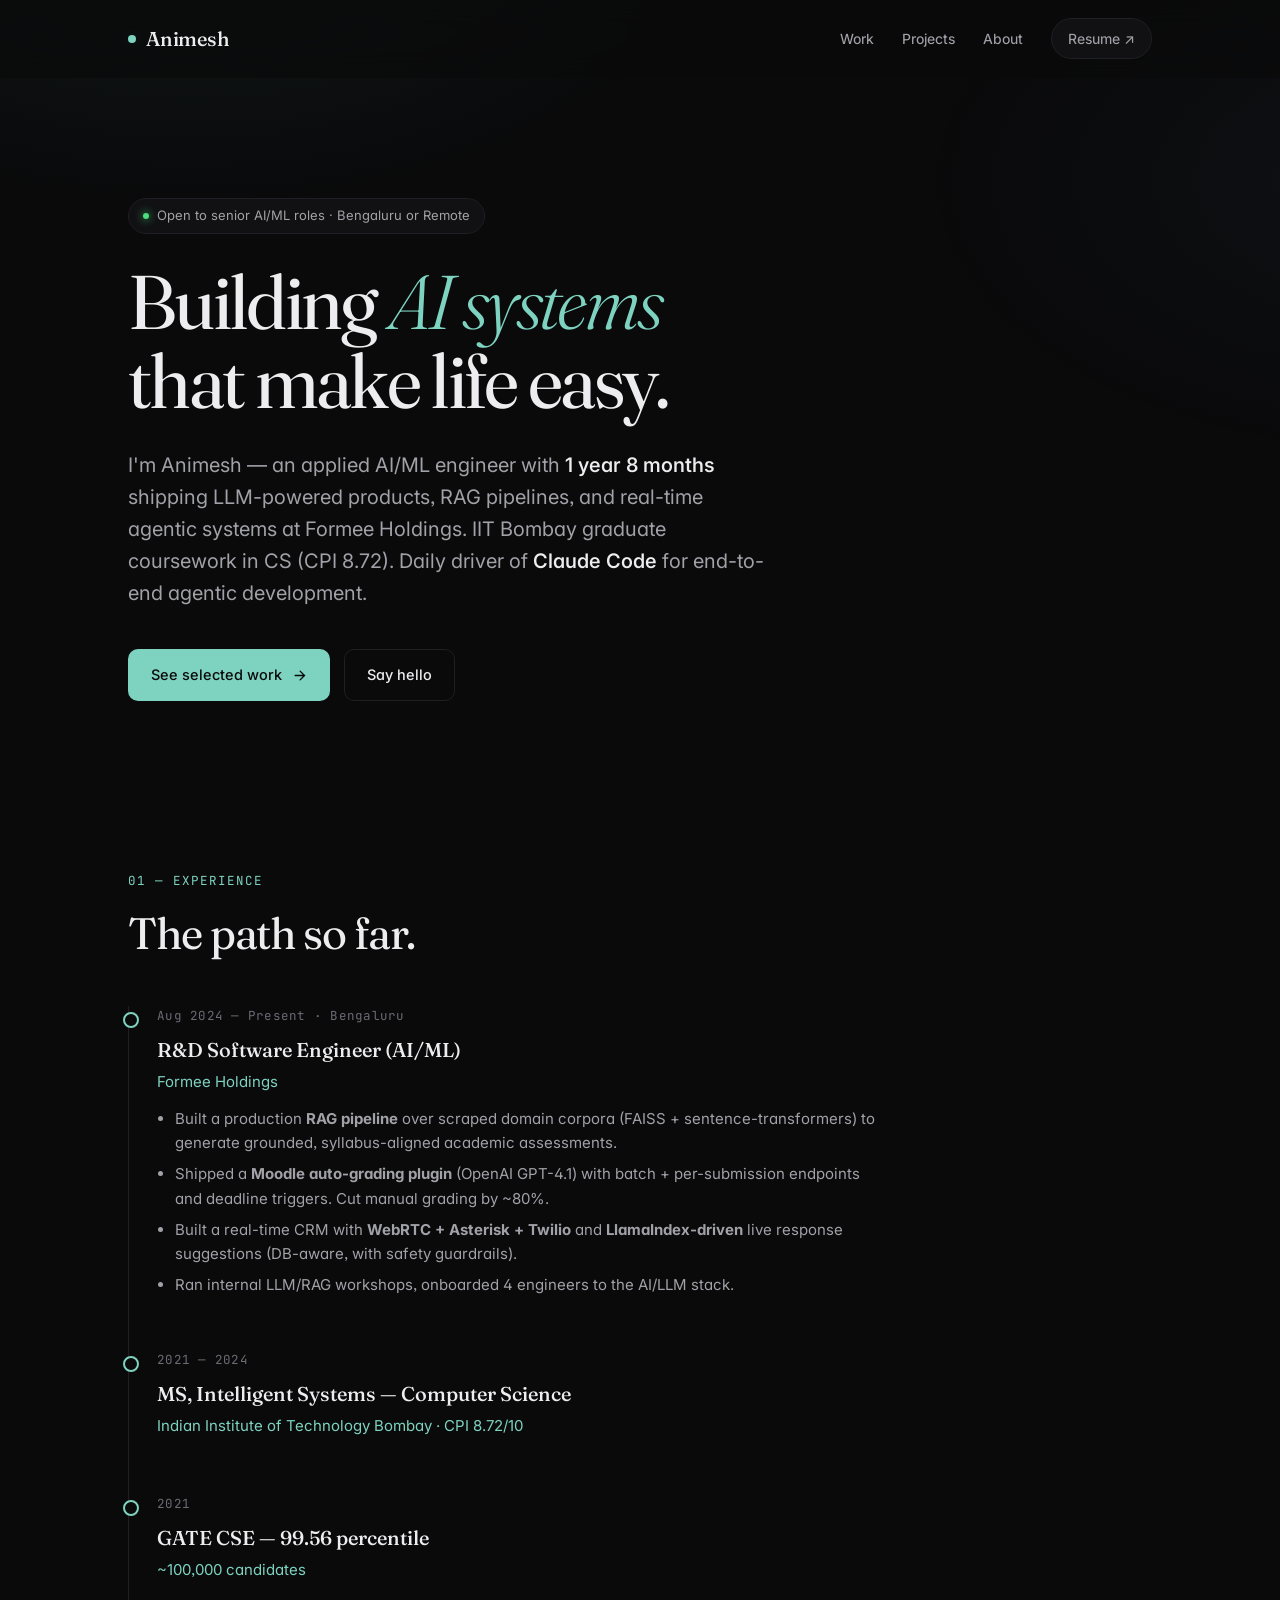
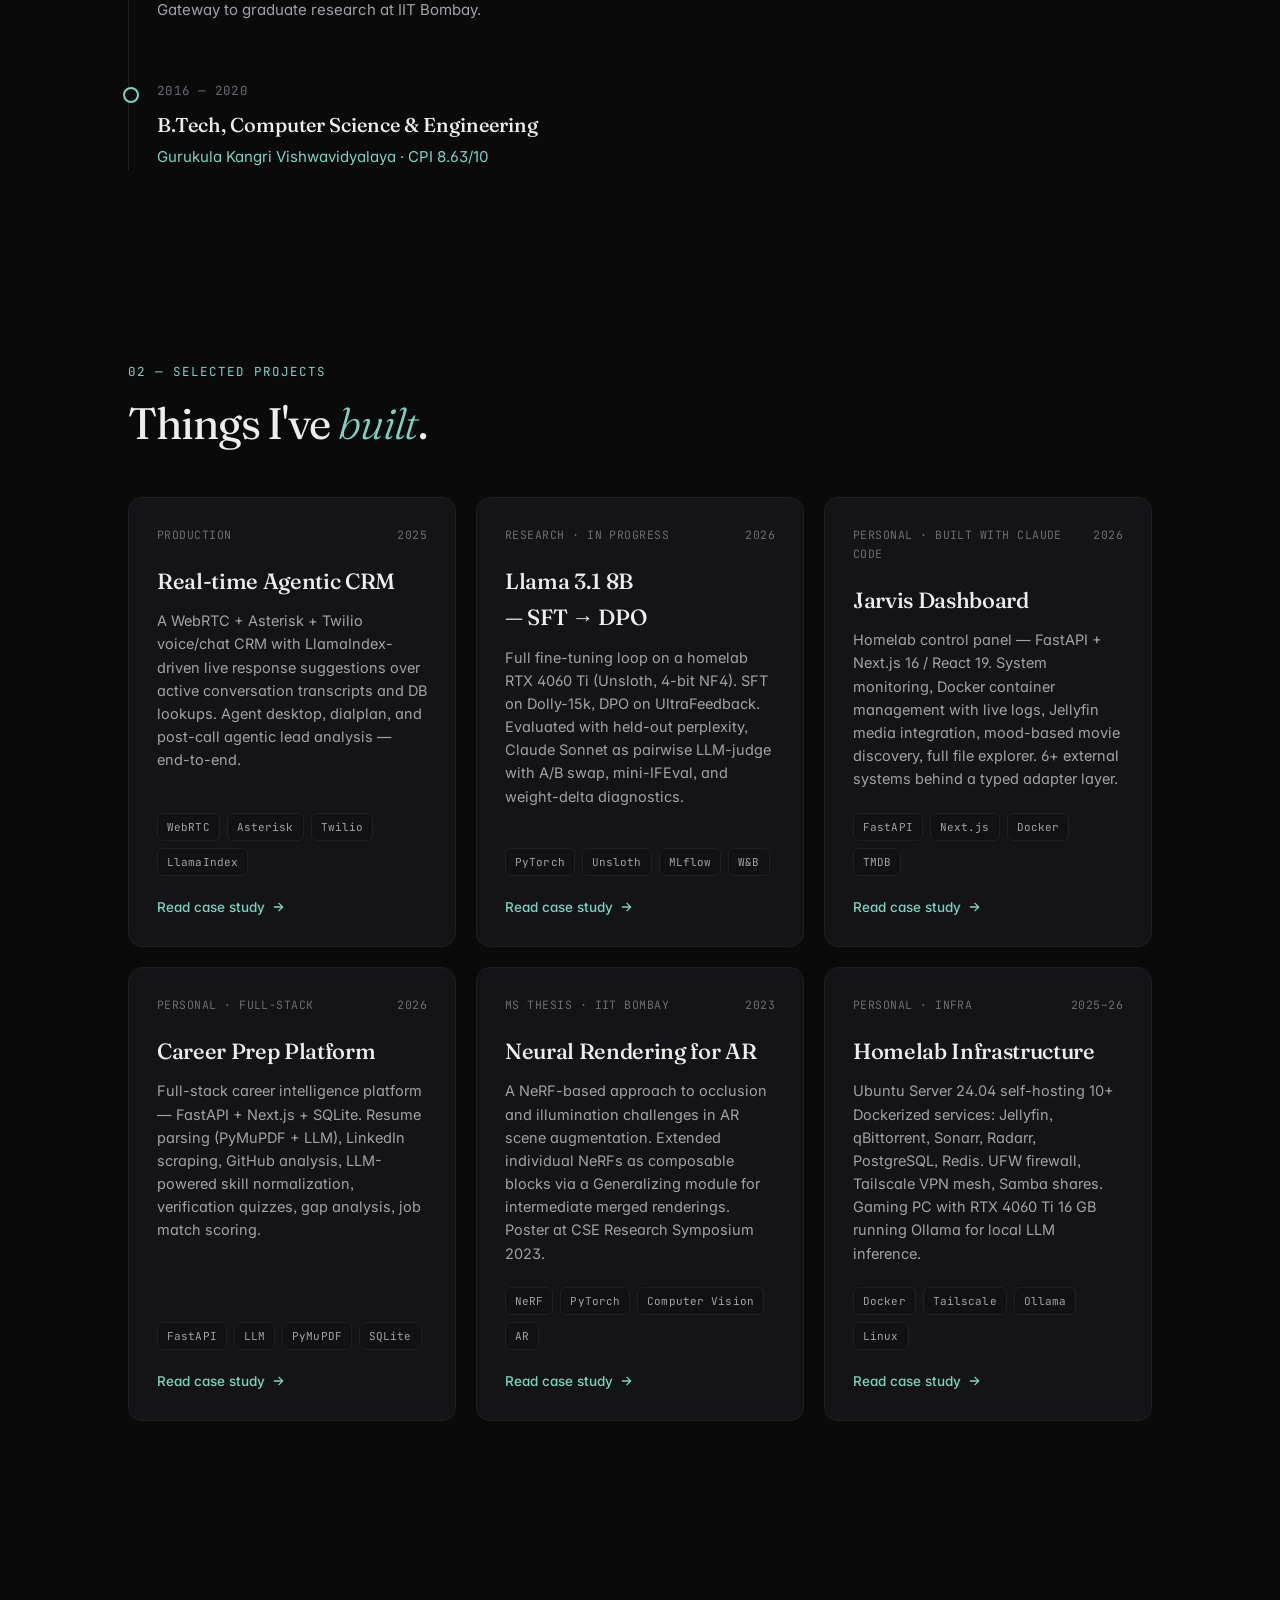
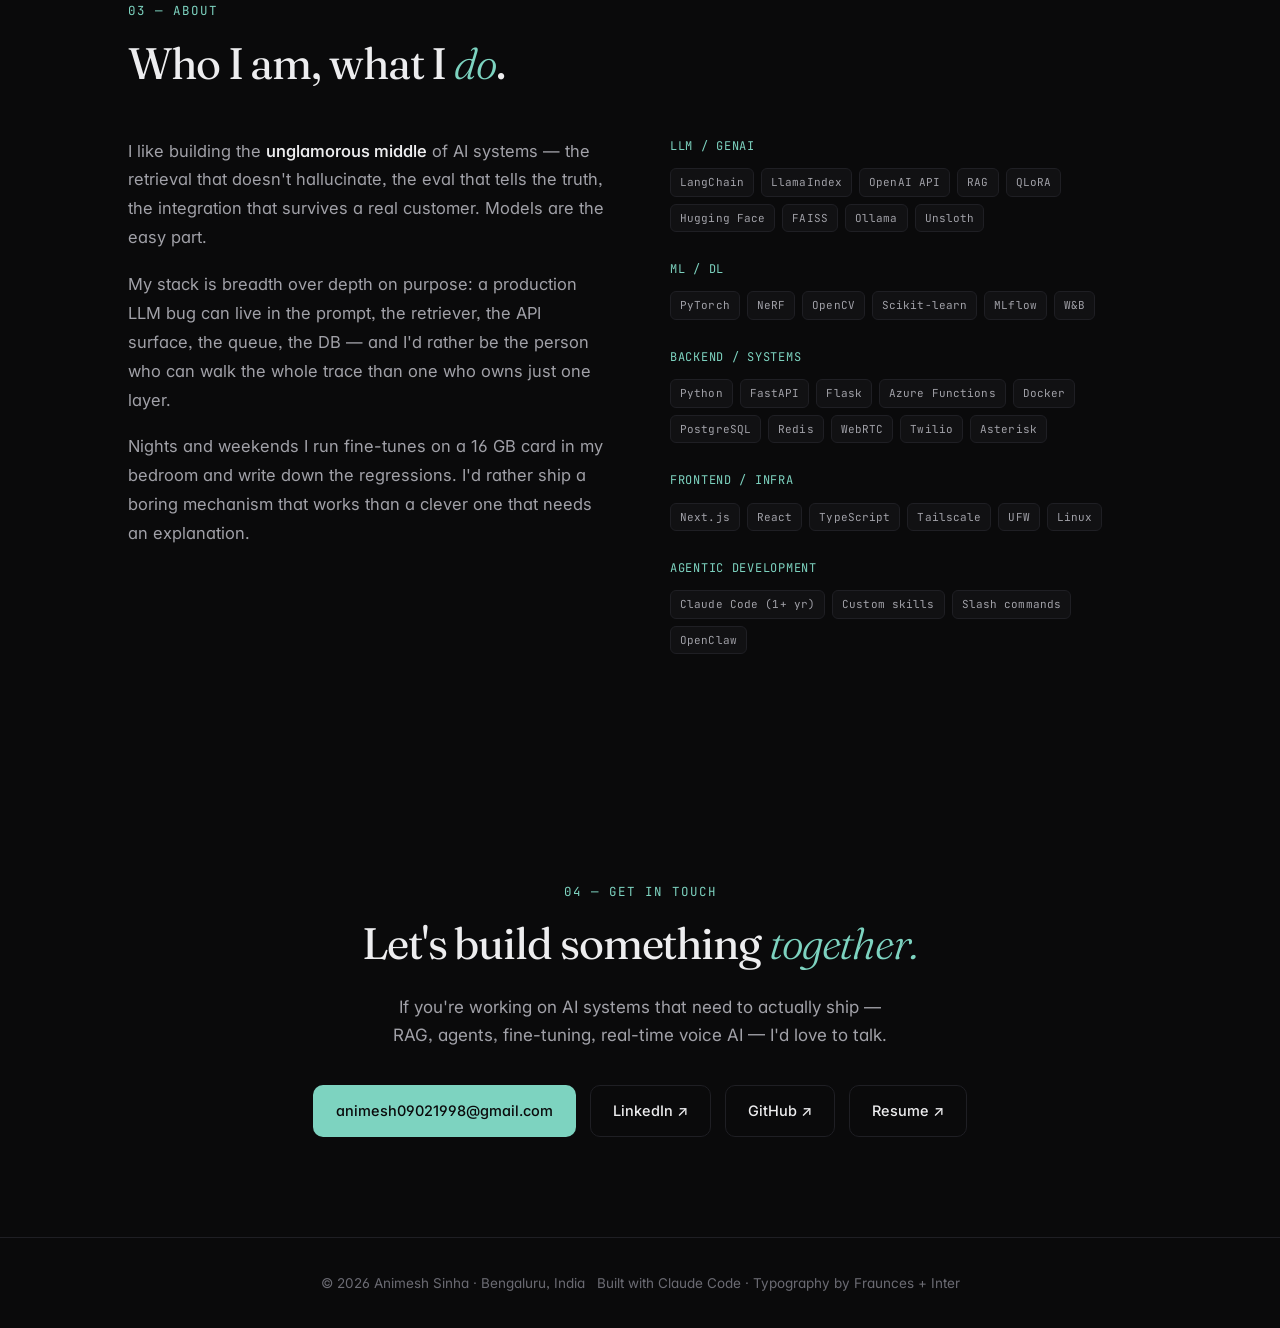
==== index.html @ fe3b0bbd "feat(analytics): activate GA4 (G-9BGQFY19NM)" ====
<!doctype html>
<html lang="en">
<head>
<meta charset="utf-8" />
<meta name="viewport" content="width=device-width, initial-scale=1" />
<meta name="theme-color" content="#0a0a0b" />
<title>Animesh Sinha — Applied GenAI Engineer</title>
<meta name="description" content="Applied AI/ML engineer shipping LLM-powered products, RAG pipelines, and real-time agentic systems. IIT Bombay graduate coursework, based in Bengaluru." />
<meta name="author" content="Animesh Sinha" />
<meta name="keywords" content="Animesh Sinha, AI engineer, LLM engineer, RAG, agentic AI, applied ML, GenAI, Bengaluru, IIT Bombay" />
<link rel="canonical" href="https://animesh98.github.io/portfolio/" />

<!-- Open Graph -->
<meta property="og:title" content="Animesh Sinha — Applied GenAI Engineer" />
<meta property="og:description" content="LLM systems, RAG pipelines, and real-time agentic AI in production. 1 year 8 months at Formee Holdings." />
<meta property="og:type" content="website" />
<meta property="og:url" content="https://animesh98.github.io/portfolio/" />
<meta property="og:image" content="https://animesh98.github.io/portfolio/assets/og-image.png" />
<meta property="og:image:width" content="1200" />
<meta property="og:image:height" content="630" />
<meta property="og:image:alt" content="Animesh Sinha — Applied GenAI Engineer" />
<meta property="og:site_name" content="Animesh Sinha" />
<meta property="og:locale" content="en_US" />

<!-- Twitter Card -->
<meta name="twitter:card" content="summary_large_image" />
<meta name="twitter:title" content="Animesh Sinha — Applied GenAI Engineer" />
<meta name="twitter:description" content="LLM systems, RAG pipelines, and real-time agentic AI in production." />
<meta name="twitter:image" content="https://animesh98.github.io/portfolio/assets/og-image.png" />

<!-- JSON-LD: Person schema -->
<script type="application/ld+json">
{
  "@context": "https://schema.org",
  "@type": "Person",
  "name": "Animesh Sinha",
  "url": "https://animesh98.github.io/portfolio/",
  "image": "https://animesh98.github.io/portfolio/assets/og-image.png",
  "jobTitle": "Applied AI/ML Engineer",
  "description": "Applied AI/ML engineer shipping LLM-powered products, RAG pipelines, and real-time agentic systems.",
  "email": "mailto:animesh09021998@gmail.com",
  "address": {
    "@type": "PostalAddress",
    "addressLocality": "Bengaluru",
    "addressCountry": "IN"
  },
  "worksFor": {
    "@type": "Organization",
    "name": "Formee Holdings"
  },
  "alumniOf": [
    {
      "@type": "CollegeOrUniversity",
      "name": "Indian Institute of Technology Bombay"
    },
    {
      "@type": "CollegeOrUniversity",
      "name": "Gurukula Kangri Vishwavidyalaya"
    }
  ],
  "knowsAbout": [
    "Large Language Models",
    "Retrieval-Augmented Generation",
    "Agentic AI",
    "Fine-tuning",
    "WebRTC",
    "Python",
    "PyTorch"
  ],
  "sameAs": [
    "https://github.com/Animesh98",
    "https://linkedin.com/in/animesh-0902-sinha"
  ]
}
</script>

<!-- JSON-LD: WebSite schema -->
<script type="application/ld+json">
{
  "@context": "https://schema.org",
  "@type": "WebSite",
  "name": "Animesh Sinha — Portfolio",
  "url": "https://animesh98.github.io/portfolio/",
  "author": {
    "@type": "Person",
    "name": "Animesh Sinha"
  }
}
</script>

<link rel="icon" href="data:image/svg+xml,%3Csvg xmlns='http://www.w3.org/2000/svg' viewBox='0 0 100 100'%3E%3Ccircle cx='50' cy='50' r='32' fill='%237dd3c0'/%3E%3C/svg%3E" />
<link rel="preconnect" href="https://fonts.googleapis.com" />
<link rel="preconnect" href="https://fonts.gstatic.com" crossorigin />
<link href="https://fonts.googleapis.com/css2?family=Fraunces:ital,opsz,wght@0,9..144,300..600;1,9..144,300..500&family=Inter:wght@400;450;500;550;600&family=JetBrains+Mono:wght@400;500&display=swap" rel="stylesheet" />
<link rel="stylesheet" href="css/style.css" />

<!-- Google Analytics 4 -->
<script async src="https://www.googletagmanager.com/gtag/js?id=G-9BGQFY19NM"></script>
<script>
  window.dataLayer = window.dataLayer || [];
  function gtag(){dataLayer.push(arguments);}
  gtag('js', new Date());
  gtag('config', 'G-9BGQFY19NM');
</script>
</head>
<body>

<nav>
  <div class="container">
    <a class="brand" href="#"><span class="brand-dot"></span>Animesh</a>
    <div class="nav-links">
      <a href="#work">Work</a>
      <a href="#projects">Projects</a>
      <a href="#about">About</a>
      <a class="nav-cta" href="assets/animesh-sinha-resume.pdf" target="_blank" rel="noopener">Resume ↗</a>
    </div>
  </div>
</nav>

<!-- HERO -->
<header class="hero">
  <div class="container">
    <div class="hero-badge reveal">
      <span class="status"></span>
      Open to senior AI/ML roles · Bengaluru or Remote
    </div>
    <h1 class="reveal">
      Building <em>AI systems</em><br />that make life&nbsp;easy.
    </h1>
    <p class="hero-sub reveal">
      I'm Animesh — an applied AI/ML engineer with <strong>1 year 8 months</strong> shipping LLM-powered products, RAG pipelines, and real-time agentic systems at Formee Holdings. IIT Bombay graduate coursework in CS (CPI 8.72). Daily driver of <strong>Claude Code</strong> for end-to-end agentic development.
    </p>
    <div class="hero-cta reveal">
      <a class="btn btn-primary" href="#projects">
        See selected work
        <svg viewBox="0 0 24 24" fill="none" stroke="currentColor" stroke-width="2.2" stroke-linecap="round"><path d="M5 12h14M13 5l7 7-7 7"/></svg>
      </a>
      <a class="btn btn-ghost" href="mailto:animesh09021998@gmail.com">
        Say hello
      </a>
    </div>
  </div>
</header>

<!-- WORK / TIMELINE -->
<section id="work">
  <div class="container">
    <div class="section-label reveal">01 — Experience</div>
    <h2 class="reveal">The path so far.</h2>

    <div class="timeline">
      <div class="timeline-item reveal">
        <div class="timeline-date">Aug 2024 — Present · Bengaluru</div>
        <div class="timeline-title">R&amp;D Software Engineer (AI/ML)</div>
        <div class="timeline-company">Formee Holdings</div>
        <div class="timeline-body">
          <ul>
            <li>Built a production <strong>RAG pipeline</strong> over scraped domain corpora (FAISS + sentence-transformers) to generate grounded, syllabus-aligned academic assessments.</li>
            <li>Shipped a <strong>Moodle auto-grading plugin</strong> (OpenAI GPT-4.1) with batch + per-submission endpoints and deadline triggers. Cut manual grading by ~80%.</li>
            <li>Built a real-time CRM with <strong>WebRTC + Asterisk + Twilio</strong> and <strong>LlamaIndex-driven</strong> live response suggestions (DB-aware, with safety guardrails).</li>
            <li>Ran internal LLM/RAG workshops, onboarded 4 engineers to the AI/LLM stack.</li>
          </ul>
        </div>
      </div>

      <div class="timeline-item reveal">
        <div class="timeline-date">2021 — 2024</div>
        <div class="timeline-title">MS, Intelligent Systems — Computer Science</div>
        <div class="timeline-company">Indian Institute of Technology Bombay · CPI 8.72/10</div>
      </div>

      <div class="timeline-item reveal">
        <div class="timeline-date">2021</div>
        <div class="timeline-title">GATE CSE — 99.56 percentile</div>
        <div class="timeline-company">~100,000 candidates</div>
        <div class="timeline-body">
          <p>Gateway to graduate research at IIT Bombay.</p>
        </div>
      </div>

      <div class="timeline-item reveal">
        <div class="timeline-date">2016 — 2020</div>
        <div class="timeline-title">B.Tech, Computer Science &amp; Engineering</div>
        <div class="timeline-company">Gurukula Kangri Vishwavidyalaya · CPI 8.63/10</div>
      </div>
    </div>
  </div>
</section>

<!-- PROJECTS -->
<section id="projects">
  <div class="container">
    <div class="section-label reveal">02 — Selected Projects</div>
    <h2 class="reveal">Things I've <em>built</em>.</h2>

    <div class="projects-grid">
      <a class="project-card reveal" href="projects/formee-crm.html">
        <div class="project-meta"><span>Production</span><span>2025</span></div>
        <h3>Real-time Agentic CRM</h3>
        <p>A WebRTC + Asterisk + Twilio voice/chat CRM with LlamaIndex-driven live response suggestions over active conversation transcripts and DB lookups. Agent desktop, dialplan, and post-call agentic lead analysis — end-to-end.</p>
        <div class="tag-row">
          <span class="tag">WebRTC</span><span class="tag">Asterisk</span><span class="tag">Twilio</span><span class="tag">LlamaIndex</span>
        </div>
        <span class="project-arrow">Read case study <svg viewBox="0 0 24 24" fill="none" stroke="currentColor" stroke-width="2.2"><path d="M5 12h14M13 5l7 7-7 7"/></svg></span>
      </a>

      <a class="project-card reveal" href="projects/llama-qlora.html">
        <div class="project-meta"><span>Research · In progress</span><span>2026</span></div>
        <h3>Llama 3.1 8B — SFT → DPO</h3>
        <p>Full fine-tuning loop on a homelab RTX 4060 Ti (Unsloth, 4-bit NF4). SFT on Dolly-15k, DPO on UltraFeedback. Evaluated with held-out perplexity, Claude Sonnet as pairwise LLM-judge with A/B swap, mini-IFEval, and weight-delta diagnostics.</p>
        <div class="tag-row">
          <span class="tag">PyTorch</span><span class="tag">Unsloth</span><span class="tag">MLflow</span><span class="tag">W&amp;B</span>
        </div>
        <span class="project-arrow">Read case study <svg viewBox="0 0 24 24" fill="none" stroke="currentColor" stroke-width="2.2"><path d="M5 12h14M13 5l7 7-7 7"/></svg></span>
      </a>

      <a class="project-card reveal" href="projects/jarvis-dashboard.html">
        <div class="project-meta"><span>Personal · Built with Claude Code</span><span>2026</span></div>
        <h3>Jarvis Dashboard</h3>
        <p>Homelab control panel — FastAPI + Next.js 16 / React 19. System monitoring, Docker container management with live logs, Jellyfin media integration, mood-based movie discovery, full file explorer. 6+ external systems behind a typed adapter layer.</p>
        <div class="tag-row">
          <span class="tag">FastAPI</span><span class="tag">Next.js</span><span class="tag">Docker</span><span class="tag">TMDB</span>
        </div>
        <span class="project-arrow">Read case study <svg viewBox="0 0 24 24" fill="none" stroke="currentColor" stroke-width="2.2"><path d="M5 12h14M13 5l7 7-7 7"/></svg></span>
      </a>

      <a class="project-card reveal" href="projects/career-prep.html">
        <div class="project-meta"><span>Personal · Full-stack</span><span>2026</span></div>
        <h3>Career Prep Platform</h3>
        <p>Full-stack career intelligence platform — FastAPI + Next.js + SQLite. Resume parsing (PyMuPDF + LLM), LinkedIn scraping, GitHub analysis, LLM-powered skill normalization, verification quizzes, gap analysis, job match scoring.</p>
        <div class="tag-row">
          <span class="tag">FastAPI</span><span class="tag">LLM</span><span class="tag">PyMuPDF</span><span class="tag">SQLite</span>
        </div>
        <span class="project-arrow">Read case study <svg viewBox="0 0 24 24" fill="none" stroke="currentColor" stroke-width="2.2"><path d="M5 12h14M13 5l7 7-7 7"/></svg></span>
      </a>

      <a class="project-card reveal" href="projects/neural-rendering-ar.html">
        <div class="project-meta"><span>MS Thesis · IIT Bombay</span><span>2023</span></div>
        <h3>Neural Rendering for AR</h3>
        <p>A NeRF-based approach to occlusion and illumination challenges in AR scene augmentation. Extended individual NeRFs as composable blocks via a Generalizing module for intermediate merged renderings. Poster at CSE Research Symposium 2023.</p>
        <div class="tag-row">
          <span class="tag">NeRF</span><span class="tag">PyTorch</span><span class="tag">Computer Vision</span><span class="tag">AR</span>
        </div>
        <span class="project-arrow">Read case study <svg viewBox="0 0 24 24" fill="none" stroke="currentColor" stroke-width="2.2"><path d="M5 12h14M13 5l7 7-7 7"/></svg></span>
      </a>

      <a class="project-card reveal" href="projects/homelab.html">
        <div class="project-meta"><span>Personal · Infra</span><span>2025–26</span></div>
        <h3>Homelab Infrastructure</h3>
        <p>Ubuntu Server 24.04 self-hosting 10+ Dockerized services: Jellyfin, qBittorrent, Sonarr, Radarr, PostgreSQL, Redis. UFW firewall, Tailscale VPN mesh, Samba shares. Gaming PC with RTX 4060 Ti 16 GB running Ollama for local LLM inference.</p>
        <div class="tag-row">
          <span class="tag">Docker</span><span class="tag">Tailscale</span><span class="tag">Ollama</span><span class="tag">Linux</span>
        </div>
        <span class="project-arrow">Read case study <svg viewBox="0 0 24 24" fill="none" stroke="currentColor" stroke-width="2.2"><path d="M5 12h14M13 5l7 7-7 7"/></svg></span>
      </a>
    </div>
  </div>
</section>

<!-- ABOUT -->
<section id="about" class="about">
  <div class="container">
    <div class="section-label reveal">03 — About</div>
    <h2 class="reveal">Who I am, what I <em>do</em>.</h2>

    <div class="about-grid">
      <div class="reveal">
        <p>I like building the <strong>unglamorous middle</strong> of AI systems — the retrieval that doesn't hallucinate, the eval that tells the truth, the integration that survives a real customer. Models are the easy part.</p>
        <p>My stack is breadth over depth on purpose: a production LLM bug can live in the prompt, the retriever, the API surface, the queue, the DB — and I'd rather be the person who can walk the whole trace than one who owns just one layer.</p>
        <p>Nights and weekends I run fine-tunes on a 16&nbsp;GB card in my bedroom and write down the regressions. I'd rather ship a boring mechanism that works than a clever one that needs an explanation.</p>
      </div>

      <div class="reveal">
        <div class="skills-block">
          <div class="skills-label">LLM / GenAI</div>
          <div class="skills-list">
            <span class="tag">LangChain</span><span class="tag">LlamaIndex</span><span class="tag">OpenAI API</span><span class="tag">RAG</span><span class="tag">QLoRA</span><span class="tag">Hugging Face</span><span class="tag">FAISS</span><span class="tag">Ollama</span><span class="tag">Unsloth</span>
          </div>
        </div>
        <div class="skills-block">
          <div class="skills-label">ML / DL</div>
          <div class="skills-list">
            <span class="tag">PyTorch</span><span class="tag">NeRF</span><span class="tag">OpenCV</span><span class="tag">Scikit-learn</span><span class="tag">MLflow</span><span class="tag">W&amp;B</span>
          </div>
        </div>
        <div class="skills-block">
          <div class="skills-label">Backend / Systems</div>
          <div class="skills-list">
            <span class="tag">Python</span><span class="tag">FastAPI</span><span class="tag">Flask</span><span class="tag">Azure Functions</span><span class="tag">Docker</span><span class="tag">PostgreSQL</span><span class="tag">Redis</span><span class="tag">WebRTC</span><span class="tag">Twilio</span><span class="tag">Asterisk</span>
          </div>
        </div>
        <div class="skills-block">
          <div class="skills-label">Frontend / Infra</div>
          <div class="skills-list">
            <span class="tag">Next.js</span><span class="tag">React</span><span class="tag">TypeScript</span><span class="tag">Tailscale</span><span class="tag">UFW</span><span class="tag">Linux</span>
          </div>
        </div>
        <div class="skills-block">
          <div class="skills-label">Agentic Development</div>
          <div class="skills-list">
            <span class="tag">Claude Code (1+ yr)</span><span class="tag">Custom skills</span><span class="tag">Slash commands</span><span class="tag">OpenClaw</span>
          </div>
        </div>
      </div>
    </div>
  </div>
</section>

<!-- CONTACT -->
<section id="contact" class="contact">
  <div class="container">
    <div class="section-label reveal">04 — Get in touch</div>
    <h2 class="reveal">Let's build something&nbsp;<em>together.</em></h2>
    <p class="contact-sub reveal">If you're working on AI systems that need to actually ship — RAG, agents, fine-tuning, real-time voice AI — I'd love to talk.</p>
    <div class="contact-links reveal">
      <a class="btn btn-primary" href="mailto:animesh09021998@gmail.com">
        animesh09021998@gmail.com
      </a>
      <a class="btn btn-ghost" href="https://linkedin.com/in/animesh-0902-sinha" target="_blank" rel="noopener">LinkedIn ↗</a>
      <a class="btn btn-ghost" href="https://github.com/Animesh98" target="_blank" rel="noopener">GitHub ↗</a>
      <a class="btn btn-ghost" href="assets/animesh-sinha-resume.pdf" target="_blank" rel="noopener">Resume ↗</a>
    </div>
  </div>
</section>

<footer>
  <div class="container">
    <span>© 2026 Animesh Sinha · Bengaluru, India</span>
    <span>Built with Claude Code · Typography by Fraunces + Inter</span>
  </div>
</footer>

<script src="js/main.js"></script>
</body>
</html>
---- css/style.css ----
/* ============================================================
   Animesh Sinha — Portfolio
   Modern, typography-forward dark theme
   ============================================================ */

:root {
  --bg: #0a0a0b;
  --bg-elev: #111113;
  --bg-card: #141417;
  --border: #1f1f24;
  --border-hover: #2d2d35;
  --text: #ededef;
  --text-dim: #a1a1a8;
  --text-faint: #6b6b73;
  --accent: #7dd3c0;
  --accent-dim: #4aa896;
  --accent-glow: rgba(125, 211, 192, 0.12);
  --danger: #f87171;
  --radius: 14px;
  --radius-sm: 8px;
  --max-w: 1080px;
  --ff-sans: 'Inter', system-ui, -apple-system, sans-serif;
  --ff-display: 'Fraunces', Georgia, serif;
  --ff-mono: 'JetBrains Mono', 'SF Mono', Consolas, monospace;
  --ease: cubic-bezier(0.22, 1, 0.36, 1);
}

* { box-sizing: border-box; }
*::selection { background: var(--accent); color: var(--bg); }

html { scroll-behavior: smooth; -webkit-font-smoothing: antialiased; }

body {
  margin: 0;
  background: var(--bg);
  color: var(--text);
  font-family: var(--ff-sans);
  font-size: 16px;
  line-height: 1.65;
  font-feature-settings: 'cv11', 'ss01', 'ss03';
  overflow-x: hidden;
}

/* Subtle noise + gradient backdrop */
body::before {
  content: '';
  position: fixed;
  inset: 0;
  background:
    radial-gradient(900px 500px at 15% -10%, rgba(125, 211, 192, 0.08), transparent 60%),
    radial-gradient(700px 400px at 110% 20%, rgba(125, 150, 211, 0.05), transparent 70%);
  pointer-events: none;
  z-index: 0;
}

.container {
  max-width: var(--max-w);
  margin: 0 auto;
  padding: 0 28px;
  position: relative;
  z-index: 1;
}

/* ---------- Nav ---------- */
nav {
  position: sticky;
  top: 0;
  z-index: 50;
  backdrop-filter: blur(14px) saturate(180%);
  -webkit-backdrop-filter: blur(14px) saturate(180%);
  background: rgba(10, 10, 11, 0.72);
  border-bottom: 1px solid transparent;
  transition: border-color 0.3s var(--ease);
}
nav.scrolled { border-bottom-color: var(--border); }
nav .container {
  display: flex;
  align-items: center;
  justify-content: space-between;
  padding-top: 18px;
  padding-bottom: 18px;
}
.brand {
  font-family: var(--ff-display);
  font-weight: 500;
  font-size: 20px;
  letter-spacing: -0.01em;
  color: var(--text);
  text-decoration: none;
  display: inline-flex;
  align-items: center;
  gap: 10px;
}
.brand-dot {
  width: 8px;
  height: 8px;
  border-radius: 50%;
  background: var(--accent);
  box-shadow: 0 0 14px var(--accent-glow);
  animation: pulse 2.8s ease-in-out infinite;
}
@keyframes pulse {
  0%, 100% { opacity: 1; transform: scale(1); }
  50% { opacity: 0.65; transform: scale(0.85); }
}
.nav-links {
  display: flex;
  gap: 28px;
  align-items: center;
}
.nav-links a {
  color: var(--text-dim);
  text-decoration: none;
  font-size: 14px;
  font-weight: 450;
  transition: color 0.2s var(--ease);
}
.nav-links a:hover { color: var(--text); }
.nav-cta {
  padding: 8px 16px;
  border: 1px solid var(--border);
  border-radius: 999px;
  background: var(--bg-elev);
  transition: all 0.2s var(--ease);
}
.nav-cta:hover {
  border-color: var(--accent);
  color: var(--accent) !important;
}

/* ---------- Hero ---------- */
.hero {
  padding: 120px 0 80px;
}
.hero-badge {
  display: inline-flex;
  align-items: center;
  gap: 8px;
  padding: 6px 14px;
  background: var(--bg-elev);
  border: 1px solid var(--border);
  border-radius: 999px;
  font-size: 13px;
  color: var(--text-dim);
  margin-bottom: 28px;
}
.hero-badge .status {
  width: 6px;
  height: 6px;
  border-radius: 50%;
  background: #4ade80;
  box-shadow: 0 0 8px #4ade80;
}
h1 {
  font-family: var(--ff-display);
  font-weight: 400;
  font-size: clamp(44px, 7vw, 76px);
  line-height: 1.05;
  letter-spacing: -0.035em;
  margin: 0 0 28px;
  color: var(--text);
}
h1 em {
  font-style: italic;
  font-weight: 300;
  color: var(--accent);
}
.hero-sub {
  font-size: clamp(17px, 1.8vw, 20px);
  color: var(--text-dim);
  max-width: 640px;
  line-height: 1.6;
  margin: 0 0 40px;
}
.hero-sub strong { color: var(--text); font-weight: 550; }
.hero-cta {
  display: flex;
  gap: 14px;
  flex-wrap: wrap;
}
.btn {
  display: inline-flex;
  align-items: center;
  gap: 10px;
  padding: 13px 22px;
  border-radius: 10px;
  text-decoration: none;
  font-size: 14.5px;
  font-weight: 500;
  transition: all 0.2s var(--ease);
  border: 1px solid transparent;
  cursor: pointer;
}
.btn-primary {
  background: var(--accent);
  color: var(--bg);
}
.btn-primary:hover {
  background: #8fe5d2;
  transform: translateY(-1px);
  box-shadow: 0 8px 30px var(--accent-glow);
}
.btn-ghost {
  background: transparent;
  color: var(--text);
  border-color: var(--border);
}
.btn-ghost:hover {
  border-color: var(--border-hover);
  background: var(--bg-elev);
}
.btn svg { width: 15px; height: 15px; }

/* ---------- Sections ---------- */
section {
  padding: 90px 0;
  position: relative;
}
.section-label {
  font-family: var(--ff-mono);
  font-size: 12.5px;
  color: var(--accent);
  letter-spacing: 0.08em;
  text-transform: uppercase;
  margin-bottom: 16px;
}
h2 {
  font-family: var(--ff-display);
  font-weight: 400;
  font-size: clamp(32px, 4vw, 44px);
  letter-spacing: -0.025em;
  margin: 0 0 48px;
  line-height: 1.15;
}
h2 em { font-style: italic; color: var(--accent); font-weight: 300; }
h3 {
  font-family: var(--ff-display);
  font-weight: 500;
  font-size: 22px;
  letter-spacing: -0.015em;
  margin: 0 0 10px;
  color: var(--text);
}

/* ---------- Timeline / Work ---------- */
.timeline {
  position: relative;
  padding-left: 28px;
  border-left: 1px solid var(--border);
}
.timeline-item {
  position: relative;
  padding-bottom: 44px;
}
.timeline-item:last-child { padding-bottom: 0; }
.timeline-item::before {
  content: '';
  position: absolute;
  left: -34px;
  top: 6px;
  width: 12px;
  height: 12px;
  border-radius: 50%;
  background: var(--bg);
  border: 2px solid var(--accent);
}
.timeline-date {
  font-family: var(--ff-mono);
  font-size: 12.5px;
  color: var(--text-faint);
  letter-spacing: 0.02em;
  margin-bottom: 6px;
}
.timeline-title {
  font-family: var(--ff-display);
  font-weight: 500;
  font-size: 20px;
  color: var(--text);
  margin-bottom: 4px;
}
.timeline-company {
  color: var(--accent);
  font-size: 15px;
  margin-bottom: 12px;
}
.timeline-body { color: var(--text-dim); font-size: 15px; max-width: 720px; }
.timeline-body ul { padding-left: 18px; margin: 8px 0; }
.timeline-body li { margin-bottom: 6px; }

/* ---------- Projects Grid ---------- */
.projects-grid {
  display: grid;
  grid-template-columns: repeat(auto-fill, minmax(320px, 1fr));
  gap: 20px;
}
.project-card {
  background: var(--bg-card);
  border: 1px solid var(--border);
  border-radius: var(--radius);
  padding: 28px;
  text-decoration: none;
  color: inherit;
  display: flex;
  flex-direction: column;
  transition: all 0.3s var(--ease);
  position: relative;
  overflow: hidden;
}
.project-card::before {
  content: '';
  position: absolute;
  inset: 0;
  background: linear-gradient(135deg, var(--accent-glow) 0%, transparent 50%);
  opacity: 0;
  transition: opacity 0.4s var(--ease);
  pointer-events: none;
}
.project-card:hover {
  border-color: var(--border-hover);
  transform: translateY(-3px);
}
.project-card:hover::before { opacity: 1; }
.project-card:hover h3 { color: var(--accent); }
.project-meta {
  display: flex;
  justify-content: space-between;
  font-family: var(--ff-mono);
  font-size: 11.5px;
  color: var(--text-faint);
  letter-spacing: 0.04em;
  text-transform: uppercase;
  margin-bottom: 18px;
}
.project-card h3 { transition: color 0.25s var(--ease); }
.project-card p {
  color: var(--text-dim);
  font-size: 14.5px;
  line-height: 1.6;
  margin: 0 0 22px;
  flex: 1;
}
.tag-row {
  display: flex;
  flex-wrap: wrap;
  gap: 7px;
  margin-bottom: 20px;
}
.tag {
  font-family: var(--ff-mono);
  font-size: 11px;
  color: var(--text-dim);
  padding: 4px 9px;
  background: var(--bg-elev);
  border: 1px solid var(--border);
  border-radius: 6px;
  letter-spacing: 0.01em;
}
.project-arrow {
  display: inline-flex;
  align-items: center;
  gap: 6px;
  color: var(--accent);
  font-size: 13.5px;
  font-weight: 500;
  margin-top: auto;
}
.project-card:hover .project-arrow svg { transform: translateX(4px); }
.project-arrow svg { transition: transform 0.25s var(--ease); width: 14px; height: 14px; }

/* ---------- About / Skills ---------- */
.about-grid {
  display: grid;
  grid-template-columns: 1fr 1fr;
  gap: 60px;
  align-items: start;
}
.about p {
  color: var(--text-dim);
  font-size: 16.5px;
  line-height: 1.75;
  margin: 0 0 18px;
}
.about p strong { color: var(--text); font-weight: 550; }
.skills-block { margin-bottom: 28px; }
.skills-label {
  font-family: var(--ff-mono);
  font-size: 12px;
  color: var(--accent);
  letter-spacing: 0.06em;
  text-transform: uppercase;
  margin-bottom: 12px;
}
.skills-list {
  display: flex;
  flex-wrap: wrap;
  gap: 7px;
}

/* ---------- Contact ---------- */
.contact {
  text-align: center;
  padding: 110px 0 100px;
}
.contact h2 { margin-bottom: 24px; max-width: 720px; margin-left: auto; margin-right: auto; }
.contact-sub {
  color: var(--text-dim);
  font-size: 17px;
  margin: 0 auto 36px;
  max-width: 520px;
}
.contact-links {
  display: flex;
  justify-content: center;
  gap: 14px;
  flex-wrap: wrap;
}

/* ---------- Footer ---------- */
footer {
  padding: 34px 0;
  border-top: 1px solid var(--border);
  color: var(--text-faint);
  font-size: 13.5px;
  display: flex;
  justify-content: space-between;
  align-items: center;
  flex-wrap: wrap;
  gap: 12px;
}
footer .container {
  display: flex;
  justify-content: space-between;
  align-items: center;
  flex-wrap: wrap;
  gap: 12px;
}

/* ---------- Project detail pages ---------- */
.project-page { padding: 60px 0 80px; }
.back-link {
  display: inline-flex;
  align-items: center;
  gap: 6px;
  color: var(--text-dim);
  text-decoration: none;
  font-size: 13.5px;
  margin-bottom: 36px;
  transition: color 0.2s var(--ease);
}
.back-link:hover { color: var(--accent); }
.project-header { margin-bottom: 48px; border-bottom: 1px solid var(--border); padding-bottom: 36px; }
.project-header .project-meta { margin-bottom: 24px; }
.project-header h1 {
  font-size: clamp(36px, 5vw, 56px);
  margin-bottom: 18px;
}
.project-header .lede {
  font-size: 19px;
  color: var(--text-dim);
  max-width: 700px;
  line-height: 1.6;
  margin: 0 0 24px;
}

.prose { max-width: 720px; font-size: 16.5px; line-height: 1.75; color: var(--text-dim); }
.prose h2 { font-size: 28px; margin: 48px 0 18px; color: var(--text); }
.prose h3 { font-size: 20px; margin: 32px 0 12px; color: var(--text); font-family: var(--ff-sans); font-weight: 600; }
.prose p { margin: 0 0 18px; }
.prose strong { color: var(--text); font-weight: 550; }
.prose ul { padding-left: 22px; margin: 0 0 18px; }
.prose li { margin-bottom: 8px; }
.prose code {
  font-family: var(--ff-mono);
  font-size: 13.5px;
  background: var(--bg-elev);
  padding: 2px 6px;
  border-radius: 4px;
  color: var(--accent);
  border: 1px solid var(--border);
}
.prose a { color: var(--accent); text-decoration: none; border-bottom: 1px solid var(--border-hover); transition: border-color 0.2s; }
.prose a:hover { border-bottom-color: var(--accent); }
.prose blockquote {
  border-left: 2px solid var(--accent);
  padding: 6px 20px;
  margin: 20px 0;
  color: var(--text);
  font-style: italic;
}

.stack-pills {
  display: flex;
  flex-wrap: wrap;
  gap: 8px;
  margin: 0 0 8px;
}

.highlight-grid {
  display: grid;
  grid-template-columns: repeat(auto-fit, minmax(180px, 1fr));
  gap: 14px;
  margin: 28px 0 8px;
}
.highlight {
  background: var(--bg-card);
  border: 1px solid var(--border);
  padding: 18px 20px;
  border-radius: var(--radius-sm);
}
.highlight-num {
  font-family: var(--ff-display);
  font-size: 26px;
  color: var(--accent);
  margin-bottom: 4px;
  letter-spacing: -0.02em;
}
.highlight-label { font-size: 13px; color: var(--text-dim); }

/* ---------- Reveal on scroll ---------- */
.reveal { opacity: 0; transform: translateY(16px); transition: opacity 0.7s var(--ease), transform 0.7s var(--ease); }
.reveal.visible { opacity: 1; transform: none; }

/* ---------- Responsive ---------- */
@media (max-width: 760px) {
  nav .container { padding: 14px 20px; }
  .nav-links { gap: 14px; }
  .nav-links a { font-size: 13px; padding: 6px 4px; }
  .nav-links a:not(.nav-cta) { color: var(--text); }
  .container { padding: 0 20px; }
  .hero { padding: 80px 0 50px; }
  section { padding: 64px 0; }
  .about-grid { grid-template-columns: 1fr; gap: 40px; }
  h2 { margin-bottom: 32px; }
  footer .container { flex-direction: column; text-align: center; }
}

/* Very narrow screens: collapse anchor links, keep Resume CTA */
@media (max-width: 420px) {
  .nav-links a:not(.nav-cta) { display: none; }
}

/* Typography polish */
h1, h2, h3 { text-wrap: balance; }
.hero-sub, .prose p { text-wrap: pretty; }

/* Respect users who opted out of motion */
@media (prefers-reduced-motion: reduce) {
  *, *::before, *::after {
    animation-duration: 0.001ms !important;
    animation-iteration-count: 1 !important;
    transition-duration: 0.001ms !important;
    scroll-behavior: auto !important;
  }
  .reveal { opacity: 1 !important; transform: none !important; }
}
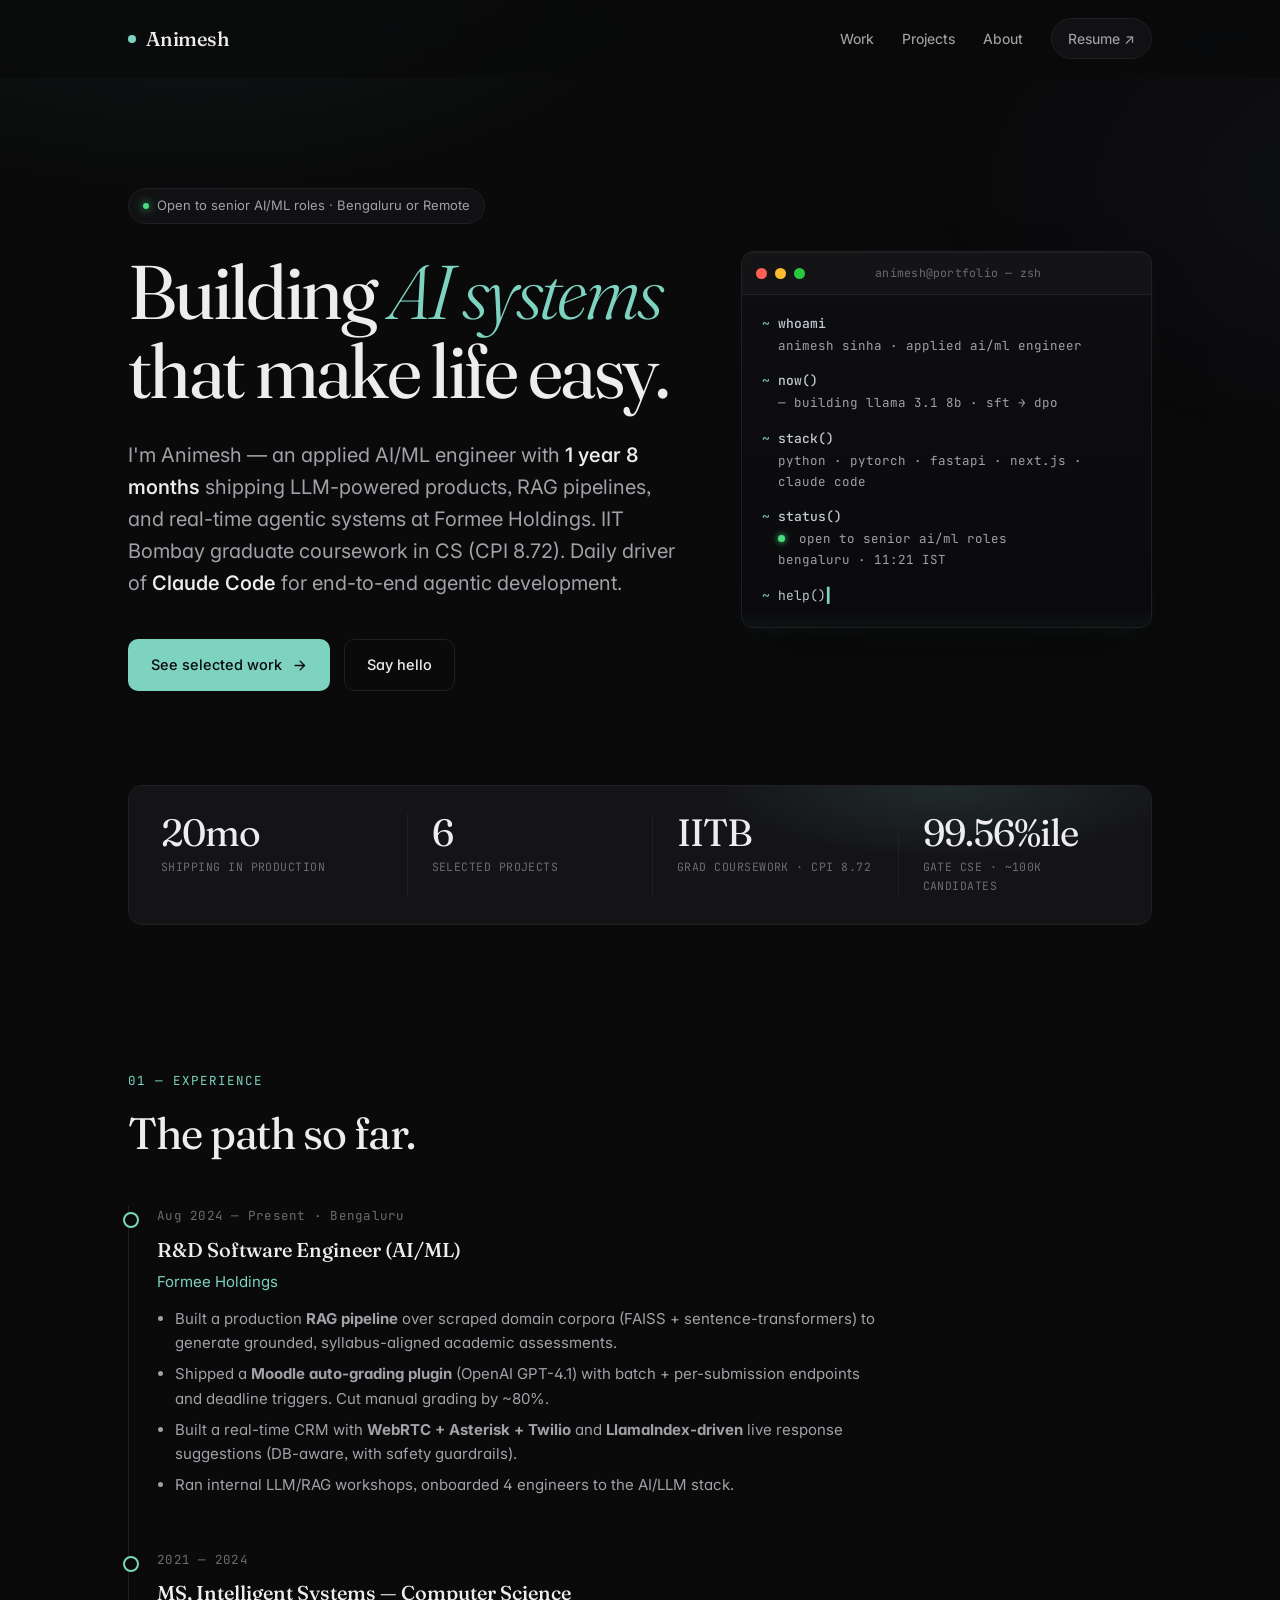
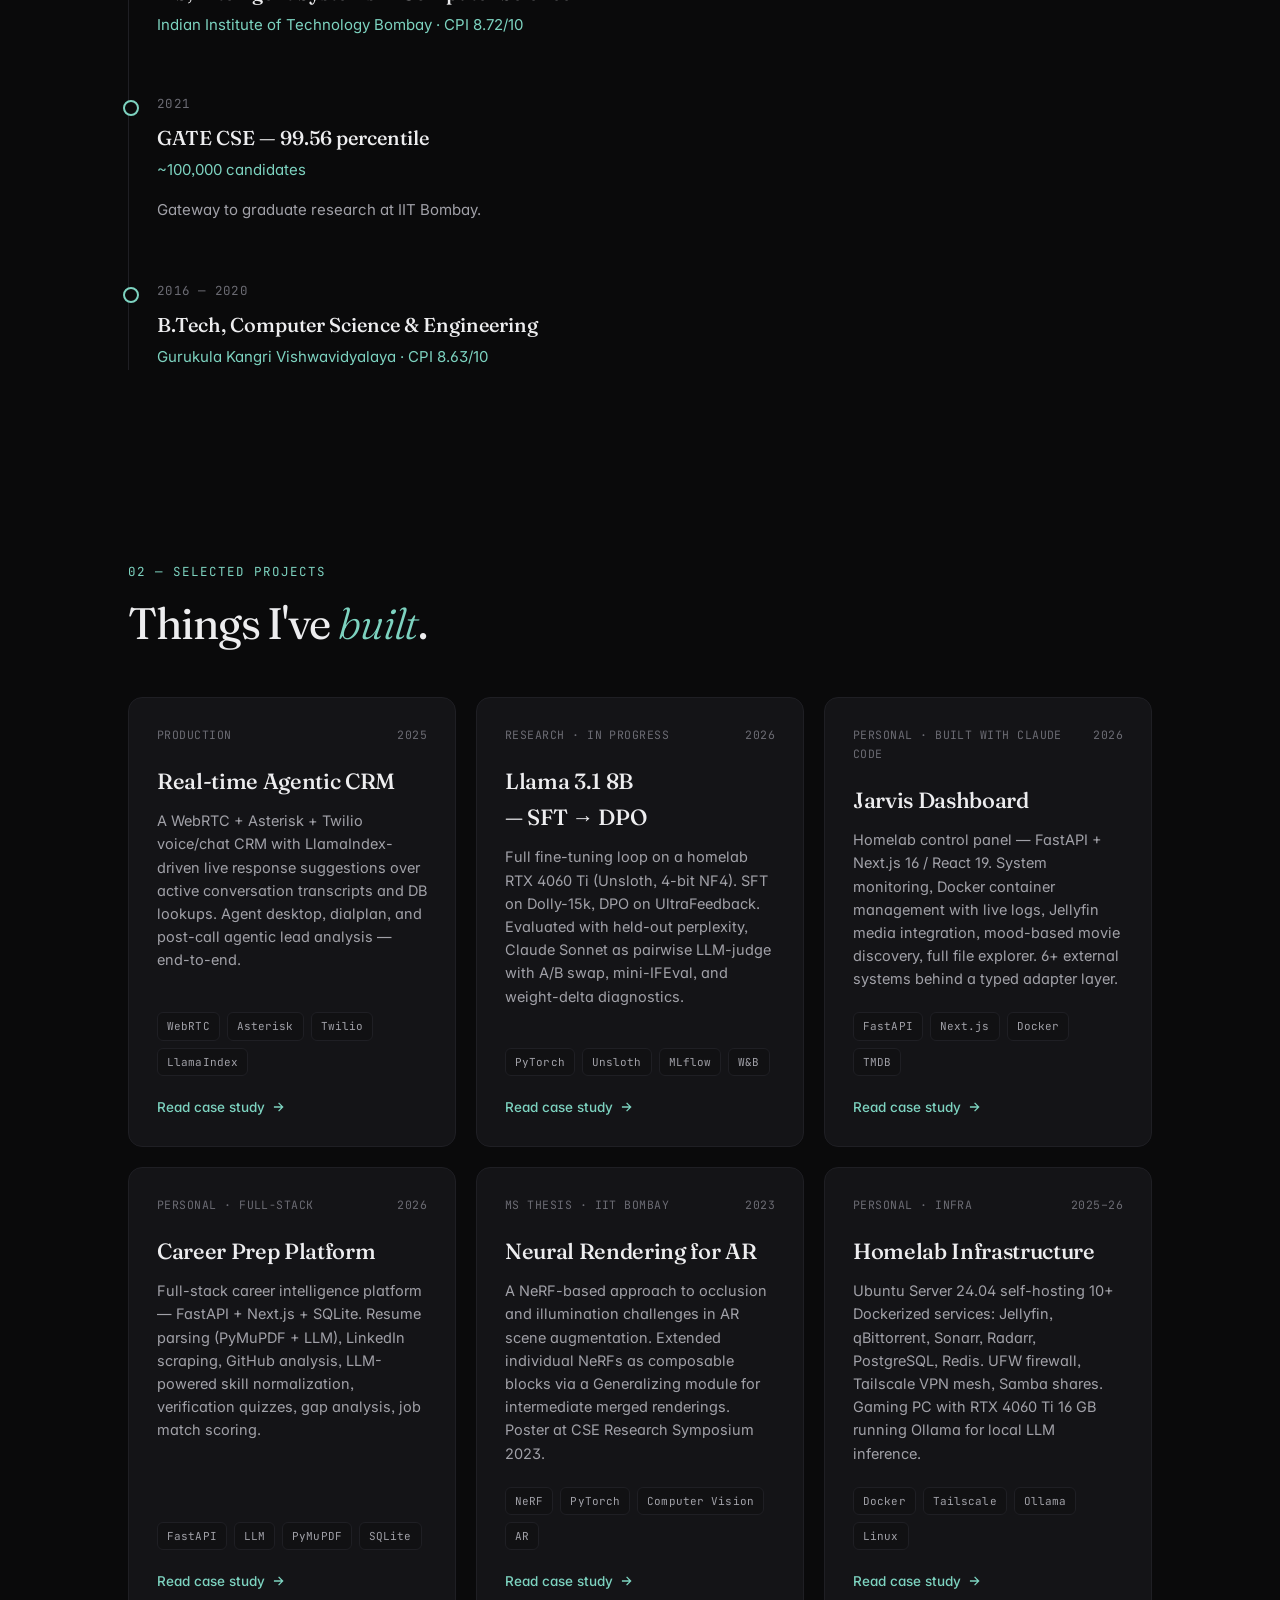
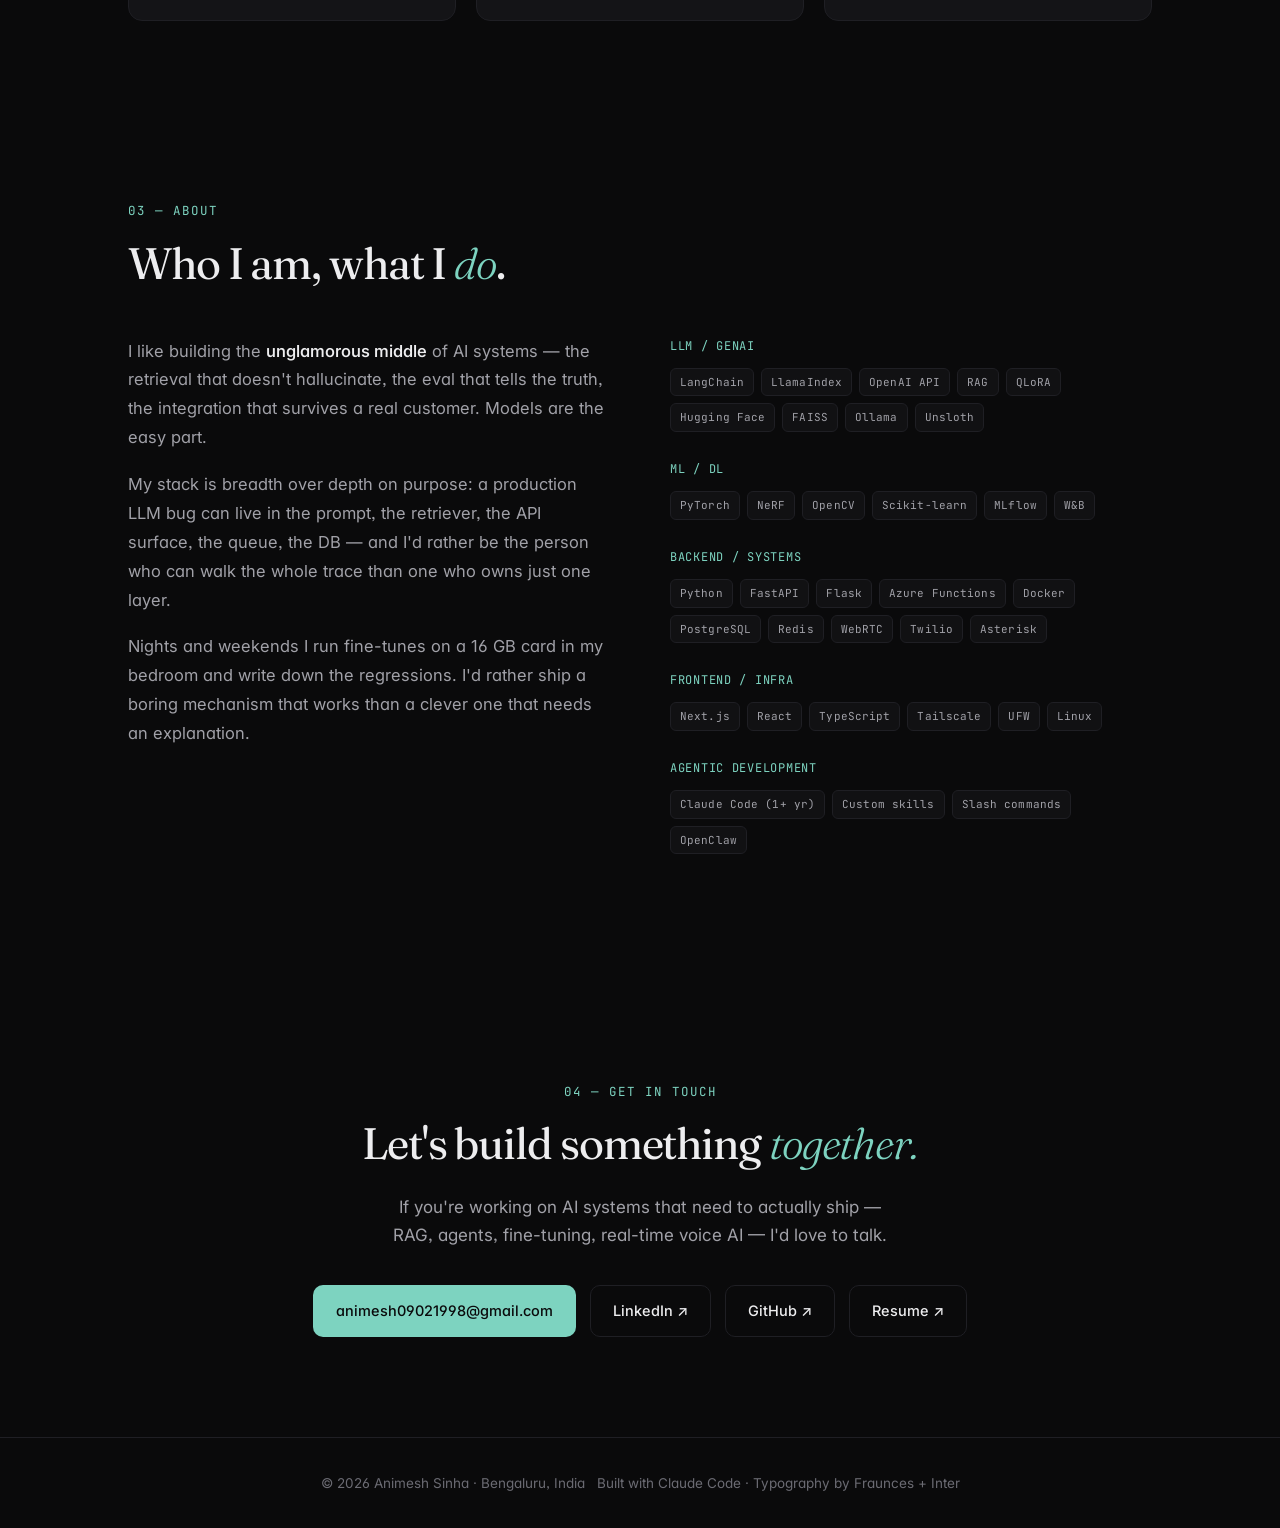
==== commit bc05060e: "feat(hero): split layout with live terminal panel + stats strip - Two-col hero: copy on left, termin" ====
--- a/index.html
+++ b/index.html
@@ -119,28 +119,78 @@
 
 <!-- HERO -->
 <header class="hero">
-  <div class="container">
-    <div class="hero-badge reveal">
-      <span class="status"></span>
-      Open to senior AI/ML roles · Bengaluru or Remote
-    </div>
-    <h1 class="reveal">
-      Building <em>AI systems</em><br />that make life&nbsp;easy.
-    </h1>
-    <p class="hero-sub reveal">
-      I'm Animesh — an applied AI/ML engineer with <strong>1 year 8 months</strong> shipping LLM-powered products, RAG pipelines, and real-time agentic systems at Formee Holdings. IIT Bombay graduate coursework in CS (CPI 8.72). Daily driver of <strong>Claude Code</strong> for end-to-end agentic development.
-    </p>
-    <div class="hero-cta reveal">
-      <a class="btn btn-primary" href="#projects">
-        See selected work
-        <svg viewBox="0 0 24 24" fill="none" stroke="currentColor" stroke-width="2.2" stroke-linecap="round"><path d="M5 12h14M13 5l7 7-7 7"/></svg>
-      </a>
-      <a class="btn btn-ghost" href="mailto:animesh09021998@gmail.com">
-        Say hello
-      </a>
-    </div>
+  <div class="hero-glow" id="heroGlow" aria-hidden="true"></div>
+  <div class="container hero-grid">
+    <div class="hero-copy">
+      <div class="hero-badge reveal">
+        <span class="status"></span>
+        Open to senior AI/ML roles · Bengaluru or Remote
+      </div>
+      <h1 class="reveal">
+        Building <em>AI systems</em><br />that make life&nbsp;easy.
+      </h1>
+      <p class="hero-sub reveal">
+        I'm Animesh — an applied AI/ML engineer with <strong>1 year 8 months</strong> shipping LLM-powered products, RAG pipelines, and real-time agentic systems at Formee Holdings. IIT Bombay graduate coursework in CS (CPI 8.72). Daily driver of <strong>Claude Code</strong> for end-to-end agentic development.
+      </p>
+      <div class="hero-cta reveal">
+        <a class="btn btn-primary" href="#projects">
+          See selected work
+          <svg viewBox="0 0 24 24" fill="none" stroke="currentColor" stroke-width="2.2" stroke-linecap="round"><path d="M5 12h14M13 5l7 7-7 7"/></svg>
+        </a>
+        <a class="btn btn-ghost" href="mailto:animesh09021998@gmail.com">
+          Say hello
+        </a>
+      </div>
+    </div>
+
+    <aside class="terminal reveal" aria-label="Live status panel">
+      <div class="terminal-bar">
+        <span class="terminal-dot" style="background:#ff5f57"></span>
+        <span class="terminal-dot" style="background:#febc2e"></span>
+        <span class="terminal-dot" style="background:#28c840"></span>
+        <span class="terminal-title">animesh@portfolio  —  zsh</span>
+      </div>
+      <div class="terminal-body" id="terminalBody">
+        <div class="t-line"><span class="t-prompt">~</span> <span class="t-cmd">whoami</span></div>
+        <div class="t-out">animesh sinha · applied ai/ml engineer</div>
+        <div class="t-line"><span class="t-prompt">~</span> <span class="t-cmd">now()</span></div>
+        <div class="t-out" id="termNow">— building llama 3.1 8b · sft → dpo</div>
+        <div class="t-line"><span class="t-prompt">~</span> <span class="t-cmd">stack()</span></div>
+        <div class="t-out">python · pytorch · fastapi · next.js · claude code</div>
+        <div class="t-line"><span class="t-prompt">~</span> <span class="t-cmd">status()</span></div>
+        <div class="t-out">
+          <span class="t-dot t-dot-on"></span> open to senior ai/ml roles<br/>
+          bengaluru · <span id="termClock">--:-- IST</span>
+        </div>
+        <div class="t-line"><span class="t-prompt">~</span> <span class="t-typed" id="termTyped"></span><span class="t-cursor">▍</span></div>
+      </div>
+    </aside>
   </div>
 </header>
+
+<!-- STATS -->
+<section class="stats-strip" aria-label="Quick stats">
+  <div class="container">
+    <div class="stats-row reveal">
+      <div class="stat">
+        <div class="stat-num" data-count="20" data-suffix="mo">0</div>
+        <div class="stat-label">shipping in production</div>
+      </div>
+      <div class="stat">
+        <div class="stat-num" data-count="6" data-suffix="">0</div>
+        <div class="stat-label">selected projects</div>
+      </div>
+      <div class="stat">
+        <div class="stat-num">IITB</div>
+        <div class="stat-label">grad coursework · cpi 8.72</div>
+      </div>
+      <div class="stat">
+        <div class="stat-num" data-count="99.56" data-suffix="%ile">0</div>
+        <div class="stat-label">gate cse · ~100k candidates</div>
+      </div>
+    </div>
+  </div>
+</section>
 
 <!-- WORK / TIMELINE -->
 <section id="work">
--- a/css/style.css
+++ b/css/style.css
@@ -130,8 +130,31 @@
 
 /* ---------- Hero ---------- */
 .hero {
-  padding: 120px 0 80px;
-}
+  padding: 110px 0 70px;
+  position: relative;
+  overflow: hidden;
+}
+.hero-glow {
+  position: absolute;
+  pointer-events: none;
+  width: 540px;
+  height: 540px;
+  border-radius: 50%;
+  background: radial-gradient(circle, rgba(125, 211, 192, 0.18) 0%, rgba(125, 211, 192, 0.05) 35%, transparent 70%);
+  transform: translate3d(-9999px, -9999px, 0);
+  transition: opacity 0.4s var(--ease);
+  z-index: 0;
+  mix-blend-mode: screen;
+  filter: blur(8px);
+}
+.hero-grid {
+  display: grid;
+  grid-template-columns: minmax(0, 1.15fr) minmax(0, 0.85fr);
+  gap: 56px;
+  align-items: center;
+}
+.hero-copy { min-width: 0; }
+
 .hero-badge {
   display: inline-flex;
   align-items: center;
@@ -143,6 +166,128 @@
   font-size: 13px;
   color: var(--text-dim);
   margin-bottom: 28px;
+}
+
+/* ---------- Terminal panel ---------- */
+.terminal {
+  background: linear-gradient(180deg, #0e0e10 0%, #0a0a0c 100%);
+  border: 1px solid var(--border);
+  border-radius: 12px;
+  overflow: hidden;
+  box-shadow:
+    0 1px 0 rgba(255,255,255,0.04) inset,
+    0 30px 60px -30px rgba(0,0,0,0.6),
+    0 8px 24px -8px rgba(125, 211, 192, 0.08);
+  font-family: var(--ff-mono);
+  font-size: 13px;
+  line-height: 1.7;
+  position: relative;
+}
+.terminal::after {
+  content: '';
+  position: absolute;
+  inset: 0;
+  background: linear-gradient(180deg, transparent 95%, rgba(125, 211, 192, 0.03) 100%);
+  pointer-events: none;
+}
+.terminal-bar {
+  display: flex;
+  align-items: center;
+  gap: 8px;
+  padding: 11px 14px;
+  background: rgba(255,255,255,0.025);
+  border-bottom: 1px solid var(--border);
+}
+.terminal-dot {
+  width: 11px;
+  height: 11px;
+  border-radius: 50%;
+  display: inline-block;
+}
+.terminal-title {
+  flex: 1;
+  text-align: center;
+  color: var(--text-faint);
+  font-size: 11.5px;
+  letter-spacing: 0.02em;
+  margin-right: 33px; /* offset dots width */
+}
+.terminal-body {
+  padding: 18px 20px 20px;
+  color: var(--text-dim);
+}
+.t-line { color: var(--text); margin-top: 10px; }
+.t-line:first-child { margin-top: 0; }
+.t-prompt { color: var(--accent); }
+.t-cmd { color: #c4cad3; font-weight: 500; }
+.t-out {
+  color: var(--text-dim);
+  padding-left: 16px;
+  font-size: 12.5px;
+}
+.t-out + .t-line { margin-top: 14px; }
+.t-dot {
+  display: inline-block;
+  width: 7px;
+  height: 7px;
+  border-radius: 50%;
+  background: #4ade80;
+  box-shadow: 0 0 6px #4ade80;
+  margin-right: 6px;
+  vertical-align: 1px;
+}
+.t-typed { color: #c4cad3; }
+.t-cursor {
+  display: inline-block;
+  color: var(--accent);
+  animation: t-blink 1s steps(2) infinite;
+  margin-left: 1px;
+}
+@keyframes t-blink { 50% { opacity: 0; } }
+
+/* ---------- Stats strip ---------- */
+.stats-strip {
+  padding: 24px 0 56px;
+  position: relative;
+  z-index: 1;
+}
+.stats-row {
+  display: grid;
+  grid-template-columns: repeat(4, minmax(0, 1fr));
+  gap: 24px;
+  padding: 28px 32px;
+  background: var(--bg-card);
+  border: 1px solid var(--border);
+  border-radius: var(--radius);
+  position: relative;
+  overflow: hidden;
+}
+.stats-row::before {
+  content: '';
+  position: absolute;
+  inset: 0;
+  background:
+    radial-gradient(400px 120px at 80% 0%, var(--accent-glow), transparent 60%);
+  pointer-events: none;
+}
+.stat { text-align: left; position: relative; }
+.stat + .stat { border-left: 1px solid var(--border); padding-left: 24px; }
+.stat-num {
+  font-family: var(--ff-display);
+  font-weight: 400;
+  font-size: clamp(28px, 3.5vw, 38px);
+  letter-spacing: -0.025em;
+  color: var(--text);
+  line-height: 1;
+  margin-bottom: 6px;
+  font-variant-numeric: tabular-nums;
+}
+.stat-label {
+  font-family: var(--ff-mono);
+  font-size: 11.5px;
+  letter-spacing: 0.04em;
+  text-transform: uppercase;
+  color: var(--text-faint);
 }
 .hero-badge .status {
   width: 6px;
@@ -521,6 +666,10 @@
 .reveal.visible { opacity: 1; transform: none; }
 
 /* ---------- Responsive ---------- */
+@media (max-width: 980px) {
+  .hero-grid { grid-template-columns: 1fr; gap: 36px; }
+  .terminal { max-width: 520px; }
+}
 @media (max-width: 760px) {
   nav .container { padding: 14px 20px; }
   .nav-links { gap: 14px; }
@@ -532,6 +681,10 @@
   .about-grid { grid-template-columns: 1fr; gap: 40px; }
   h2 { margin-bottom: 32px; }
   footer .container { flex-direction: column; text-align: center; }
+  .stats-row { grid-template-columns: repeat(2, 1fr); padding: 22px; gap: 22px; }
+  .stat + .stat { border-left: 0; padding-left: 0; }
+  .stat:nth-child(3), .stat:nth-child(4) { border-top: 1px solid var(--border); padding-top: 18px; }
+  .stats-strip { padding: 0 0 40px; }
 }
 
 /* Very narrow screens: collapse anchor links, keep Resume CTA */
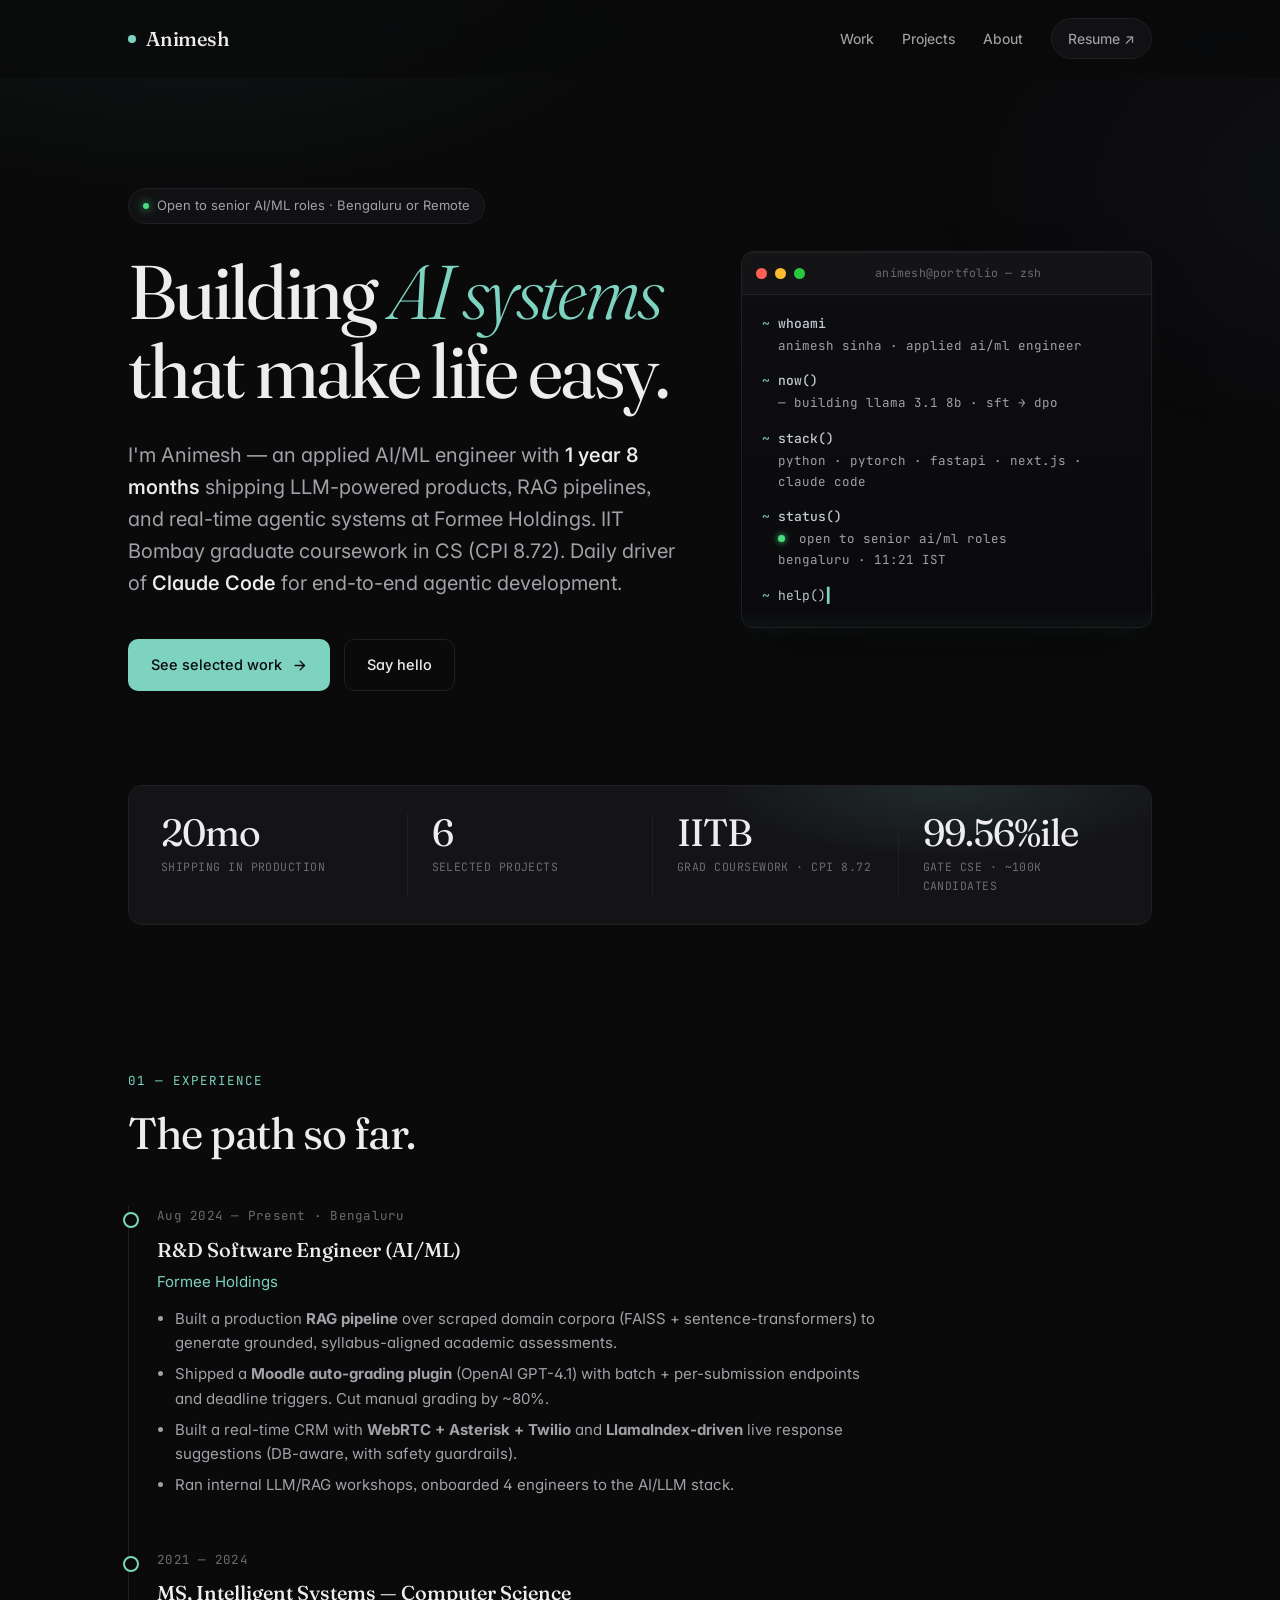
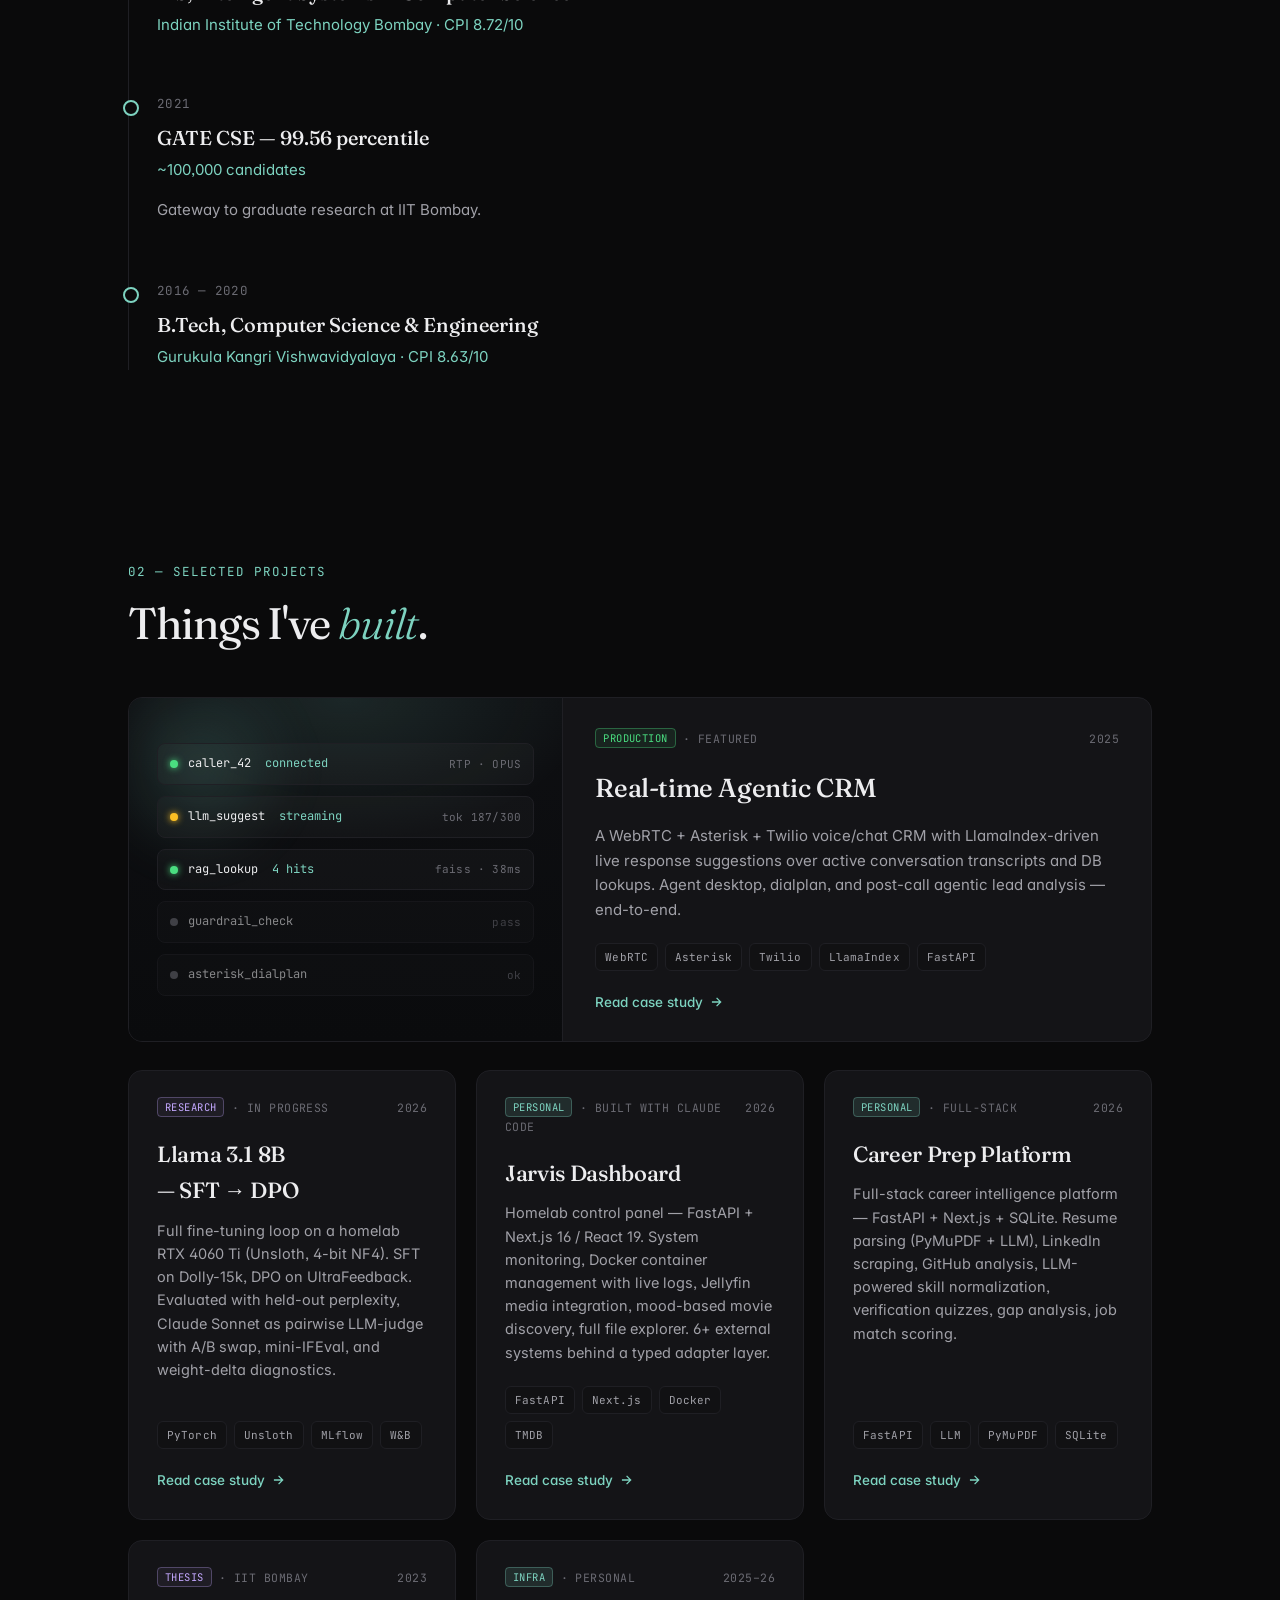
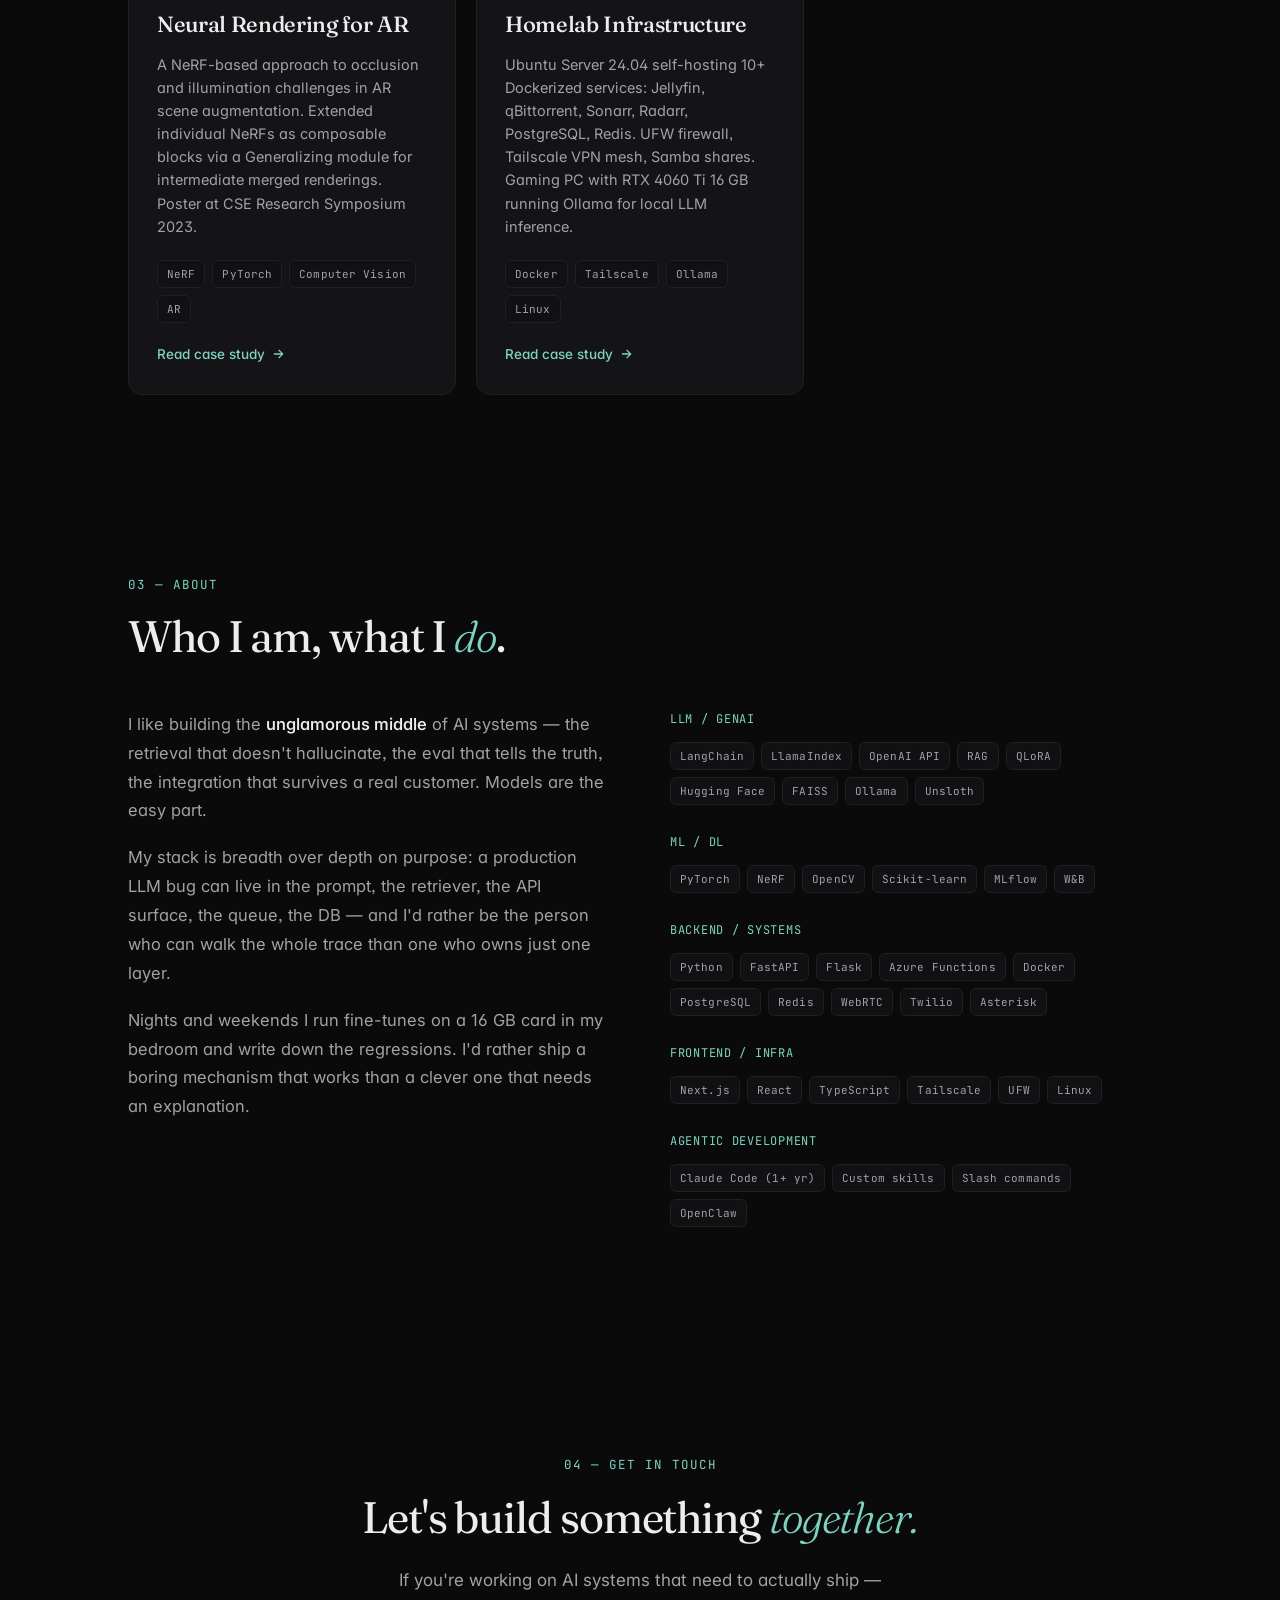
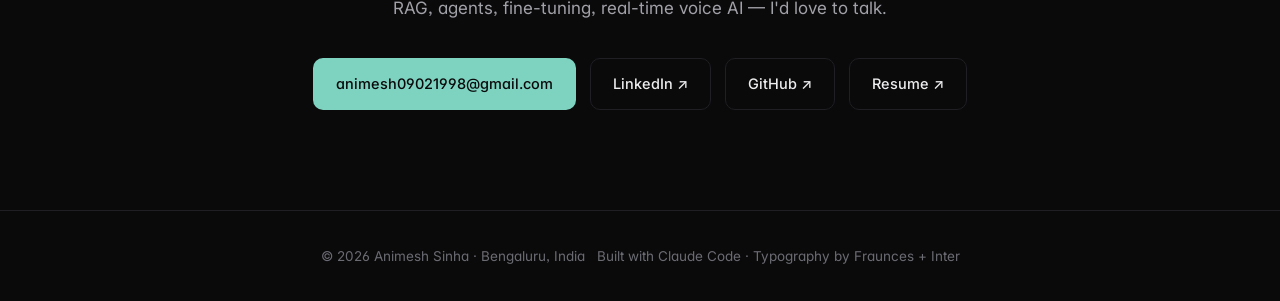
==== commit 24a94325: "feat(projects): featured tier + status badges - Promote Formee CRM to large featured card with side " ====
--- a/index.html
+++ b/index.html
@@ -243,19 +243,35 @@
     <div class="section-label reveal">02 — Selected Projects</div>
     <h2 class="reveal">Things I've <em>built</em>.</h2>
 
+    <!-- Featured project -->
+    <a class="project-featured reveal" href="projects/formee-crm.html">
+      <div class="featured-art" aria-hidden="true">
+        <div class="featured-art-pulse"></div>
+        <div class="featured-art-grid">
+          <div class="art-row"><span class="art-dot art-dot-on"></span><span>caller_42  &nbsp;<i>connected</i></span><span class="art-meta">RTP · OPUS</span></div>
+          <div class="art-row"><span class="art-dot art-dot-warn"></span><span>llm_suggest  &nbsp;<i>streaming</i></span><span class="art-meta">tok 187/300</span></div>
+          <div class="art-row"><span class="art-dot art-dot-on"></span><span>rag_lookup  &nbsp;<i>4 hits</i></span><span class="art-meta">faiss · 38ms</span></div>
+          <div class="art-row art-row-dim"><span class="art-dot"></span><span>guardrail_check</span><span class="art-meta">pass</span></div>
+          <div class="art-row art-row-dim"><span class="art-dot"></span><span>asterisk_dialplan</span><span class="art-meta">ok</span></div>
+        </div>
+      </div>
+      <div class="featured-body">
+        <div class="project-meta">
+          <span><span class="badge badge-prod">Production</span> · Featured</span>
+          <span>2025</span>
+        </div>
+        <h3>Real-time Agentic CRM</h3>
+        <p class="featured-lede">A WebRTC + Asterisk + Twilio voice/chat CRM with LlamaIndex-driven live response suggestions over active conversation transcripts and DB lookups. Agent desktop, dialplan, and post-call agentic lead analysis — end-to-end.</p>
+        <div class="tag-row">
+          <span class="tag">WebRTC</span><span class="tag">Asterisk</span><span class="tag">Twilio</span><span class="tag">LlamaIndex</span><span class="tag">FastAPI</span>
+        </div>
+        <span class="project-arrow">Read case study <svg viewBox="0 0 24 24" fill="none" stroke="currentColor" stroke-width="2.2"><path d="M5 12h14M13 5l7 7-7 7"/></svg></span>
+      </div>
+    </a>
+
     <div class="projects-grid">
-      <a class="project-card reveal" href="projects/formee-crm.html">
-        <div class="project-meta"><span>Production</span><span>2025</span></div>
-        <h3>Real-time Agentic CRM</h3>
-        <p>A WebRTC + Asterisk + Twilio voice/chat CRM with LlamaIndex-driven live response suggestions over active conversation transcripts and DB lookups. Agent desktop, dialplan, and post-call agentic lead analysis — end-to-end.</p>
-        <div class="tag-row">
-          <span class="tag">WebRTC</span><span class="tag">Asterisk</span><span class="tag">Twilio</span><span class="tag">LlamaIndex</span>
-        </div>
-        <span class="project-arrow">Read case study <svg viewBox="0 0 24 24" fill="none" stroke="currentColor" stroke-width="2.2"><path d="M5 12h14M13 5l7 7-7 7"/></svg></span>
-      </a>
-
       <a class="project-card reveal" href="projects/llama-qlora.html">
-        <div class="project-meta"><span>Research · In progress</span><span>2026</span></div>
+        <div class="project-meta"><span><span class="badge badge-research">Research</span> · In progress</span><span>2026</span></div>
         <h3>Llama 3.1 8B — SFT → DPO</h3>
         <p>Full fine-tuning loop on a homelab RTX 4060 Ti (Unsloth, 4-bit NF4). SFT on Dolly-15k, DPO on UltraFeedback. Evaluated with held-out perplexity, Claude Sonnet as pairwise LLM-judge with A/B swap, mini-IFEval, and weight-delta diagnostics.</p>
         <div class="tag-row">
@@ -265,7 +281,7 @@
       </a>
 
       <a class="project-card reveal" href="projects/jarvis-dashboard.html">
-        <div class="project-meta"><span>Personal · Built with Claude Code</span><span>2026</span></div>
+        <div class="project-meta"><span><span class="badge badge-personal">Personal</span> · Built with Claude Code</span><span>2026</span></div>
         <h3>Jarvis Dashboard</h3>
         <p>Homelab control panel — FastAPI + Next.js 16 / React 19. System monitoring, Docker container management with live logs, Jellyfin media integration, mood-based movie discovery, full file explorer. 6+ external systems behind a typed adapter layer.</p>
         <div class="tag-row">
@@ -275,7 +291,7 @@
       </a>
 
       <a class="project-card reveal" href="projects/career-prep.html">
-        <div class="project-meta"><span>Personal · Full-stack</span><span>2026</span></div>
+        <div class="project-meta"><span><span class="badge badge-personal">Personal</span> · Full-stack</span><span>2026</span></div>
         <h3>Career Prep Platform</h3>
         <p>Full-stack career intelligence platform — FastAPI + Next.js + SQLite. Resume parsing (PyMuPDF + LLM), LinkedIn scraping, GitHub analysis, LLM-powered skill normalization, verification quizzes, gap analysis, job match scoring.</p>
         <div class="tag-row">
@@ -285,7 +301,7 @@
       </a>
 
       <a class="project-card reveal" href="projects/neural-rendering-ar.html">
-        <div class="project-meta"><span>MS Thesis · IIT Bombay</span><span>2023</span></div>
+        <div class="project-meta"><span><span class="badge badge-research">Thesis</span> · IIT Bombay</span><span>2023</span></div>
         <h3>Neural Rendering for AR</h3>
         <p>A NeRF-based approach to occlusion and illumination challenges in AR scene augmentation. Extended individual NeRFs as composable blocks via a Generalizing module for intermediate merged renderings. Poster at CSE Research Symposium 2023.</p>
         <div class="tag-row">
@@ -295,7 +311,7 @@
       </a>
 
       <a class="project-card reveal" href="projects/homelab.html">
-        <div class="project-meta"><span>Personal · Infra</span><span>2025–26</span></div>
+        <div class="project-meta"><span><span class="badge badge-personal">Infra</span> · Personal</span><span>2025–26</span></div>
         <h3>Homelab Infrastructure</h3>
         <p>Ubuntu Server 24.04 self-hosting 10+ Dockerized services: Jellyfin, qBittorrent, Sonarr, Radarr, PostgreSQL, Redis. UFW firewall, Tailscale VPN mesh, Samba shares. Gaming PC with RTX 4060 Ti 16 GB running Ollama for local LLM inference.</p>
         <div class="tag-row">
--- a/css/style.css
+++ b/css/style.css
@@ -432,6 +432,151 @@
 .timeline-body ul { padding-left: 18px; margin: 8px 0; }
 .timeline-body li { margin-bottom: 6px; }
 
+/* ---------- Status badges ---------- */
+.badge {
+  font-family: var(--ff-mono);
+  font-size: 10.5px;
+  letter-spacing: 0.04em;
+  text-transform: uppercase;
+  padding: 2px 7px;
+  border-radius: 4px;
+  border: 1px solid;
+  vertical-align: 1px;
+}
+.badge-prod {
+  color: #4ade80;
+  border-color: rgba(74, 222, 128, 0.35);
+  background: rgba(74, 222, 128, 0.08);
+}
+.badge-research {
+  color: #c4a8ff;
+  border-color: rgba(196, 168, 255, 0.3);
+  background: rgba(196, 168, 255, 0.06);
+}
+.badge-personal {
+  color: var(--accent);
+  border-color: rgba(125, 211, 192, 0.3);
+  background: var(--accent-glow);
+}
+
+/* ---------- Featured project ---------- */
+.project-featured {
+  display: grid;
+  grid-template-columns: minmax(0, 0.85fr) minmax(0, 1.15fr);
+  gap: 0;
+  background: var(--bg-card);
+  border: 1px solid var(--border);
+  border-radius: var(--radius);
+  text-decoration: none;
+  color: inherit;
+  margin-bottom: 28px;
+  overflow: hidden;
+  transition: all 0.35s var(--ease);
+  position: relative;
+}
+.project-featured::before {
+  content: '';
+  position: absolute;
+  inset: 0;
+  background: linear-gradient(135deg, var(--accent-glow) 0%, transparent 45%);
+  opacity: 0;
+  transition: opacity 0.4s var(--ease);
+  pointer-events: none;
+}
+.project-featured:hover {
+  border-color: var(--border-hover);
+  transform: translateY(-3px);
+}
+.project-featured:hover::before { opacity: 1; }
+.project-featured:hover h3 { color: var(--accent); }
+
+.featured-art {
+  background:
+    radial-gradient(380px 220px at 50% 0%, rgba(125, 211, 192, 0.12), transparent 65%),
+    linear-gradient(180deg, #0e0f12 0%, #0a0b0d 100%);
+  border-right: 1px solid var(--border);
+  padding: 32px 28px;
+  display: flex;
+  align-items: center;
+  position: relative;
+  overflow: hidden;
+}
+.featured-art-pulse {
+  position: absolute;
+  top: -40px;
+  left: -40px;
+  width: 220px;
+  height: 220px;
+  border-radius: 50%;
+  background: radial-gradient(circle, rgba(125, 211, 192, 0.18), transparent 65%);
+  filter: blur(20px);
+  animation: pulse-soft 6s var(--ease) infinite;
+}
+@keyframes pulse-soft {
+  0%, 100% { opacity: 0.6; transform: scale(1); }
+  50%      { opacity: 1;   transform: scale(1.15); }
+}
+.featured-art-grid {
+  position: relative;
+  z-index: 1;
+  width: 100%;
+  font-family: var(--ff-mono);
+  font-size: 12px;
+  display: flex;
+  flex-direction: column;
+  gap: 11px;
+}
+.art-row {
+  display: grid;
+  grid-template-columns: auto 1fr auto;
+  align-items: center;
+  gap: 10px;
+  padding: 10px 12px;
+  background: rgba(255,255,255,0.025);
+  border: 1px solid var(--border);
+  border-radius: 8px;
+  color: var(--text);
+}
+.art-row i { color: var(--accent); font-style: normal; }
+.art-row-dim { opacity: 0.55; }
+.art-meta {
+  color: var(--text-faint);
+  font-size: 11px;
+  letter-spacing: 0.02em;
+}
+.art-dot {
+  width: 8px; height: 8px; border-radius: 50%;
+  background: var(--text-faint);
+  display: inline-block;
+}
+.art-dot-on   { background: #4ade80; box-shadow: 0 0 7px #4ade80; }
+.art-dot-warn { background: #fbbf24; box-shadow: 0 0 7px #fbbf24; animation: pulse-soft 1.6s ease-in-out infinite; }
+
+.featured-body {
+  padding: 32px 32px 28px;
+  display: flex;
+  flex-direction: column;
+}
+.featured-body h3 {
+  font-size: 26px;
+  margin-bottom: 14px;
+  transition: color 0.25s var(--ease);
+}
+.featured-lede {
+  color: var(--text-dim);
+  font-size: 15px;
+  line-height: 1.65;
+  margin: 0 0 20px;
+  flex: 1;
+}
+
+@media (max-width: 760px) {
+  .project-featured { grid-template-columns: 1fr; }
+  .featured-art { border-right: 0; border-bottom: 1px solid var(--border); padding: 24px; }
+  .featured-body { padding: 24px; }
+  .featured-body h3 { font-size: 22px; }
+}
+
 /* ---------- Projects Grid ---------- */
 .projects-grid {
   display: grid;
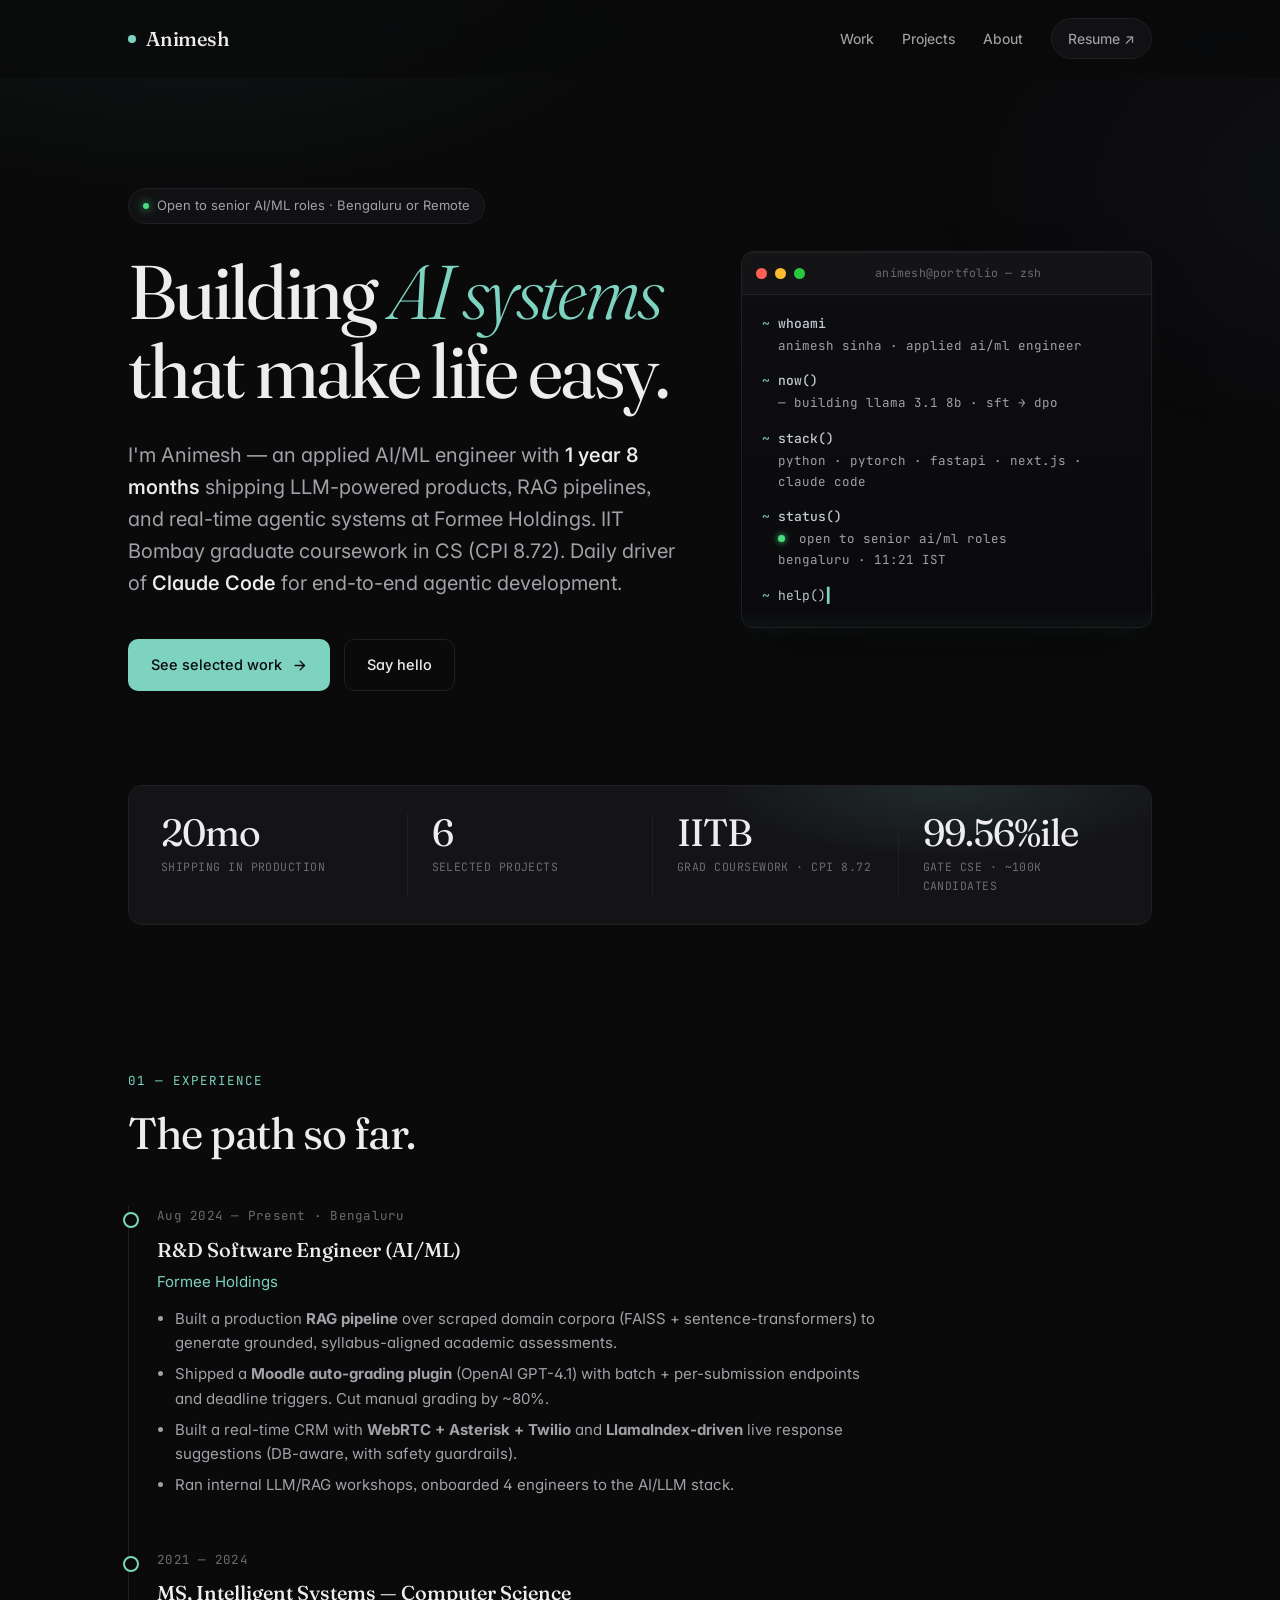
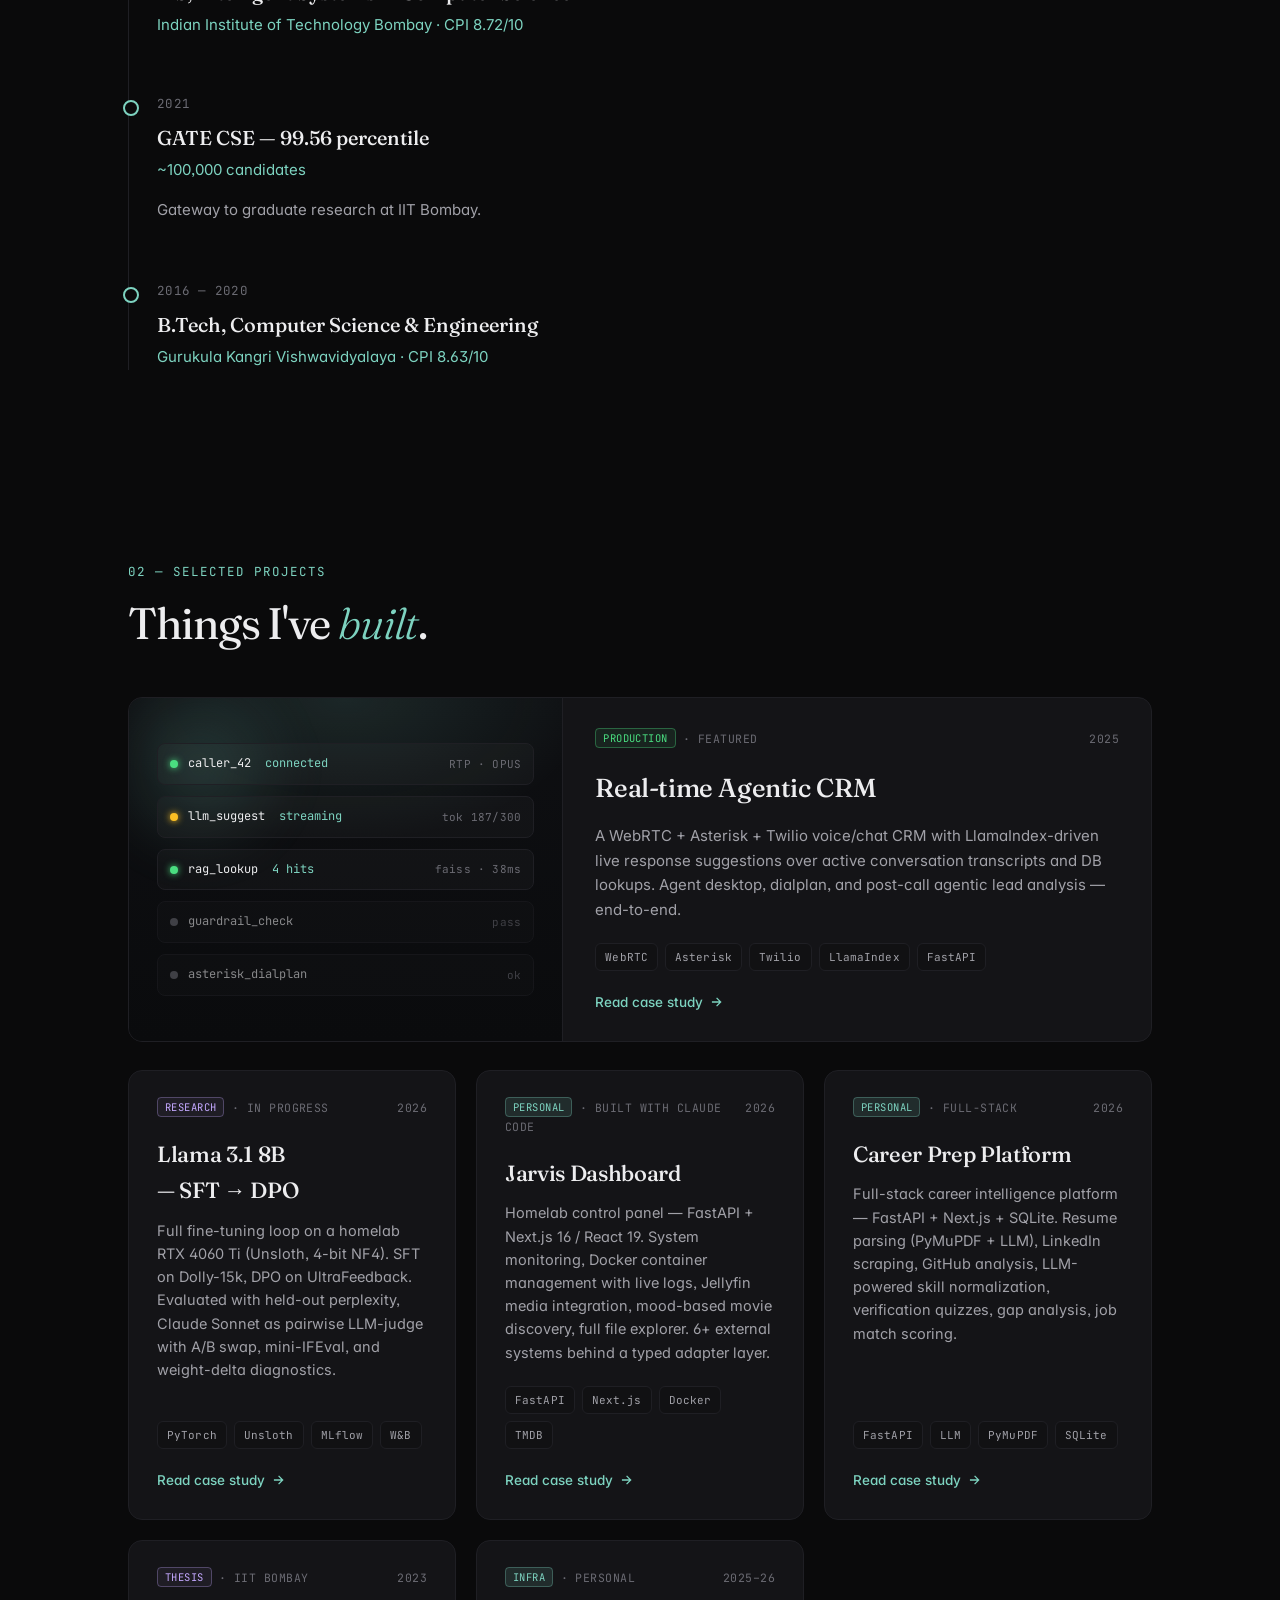
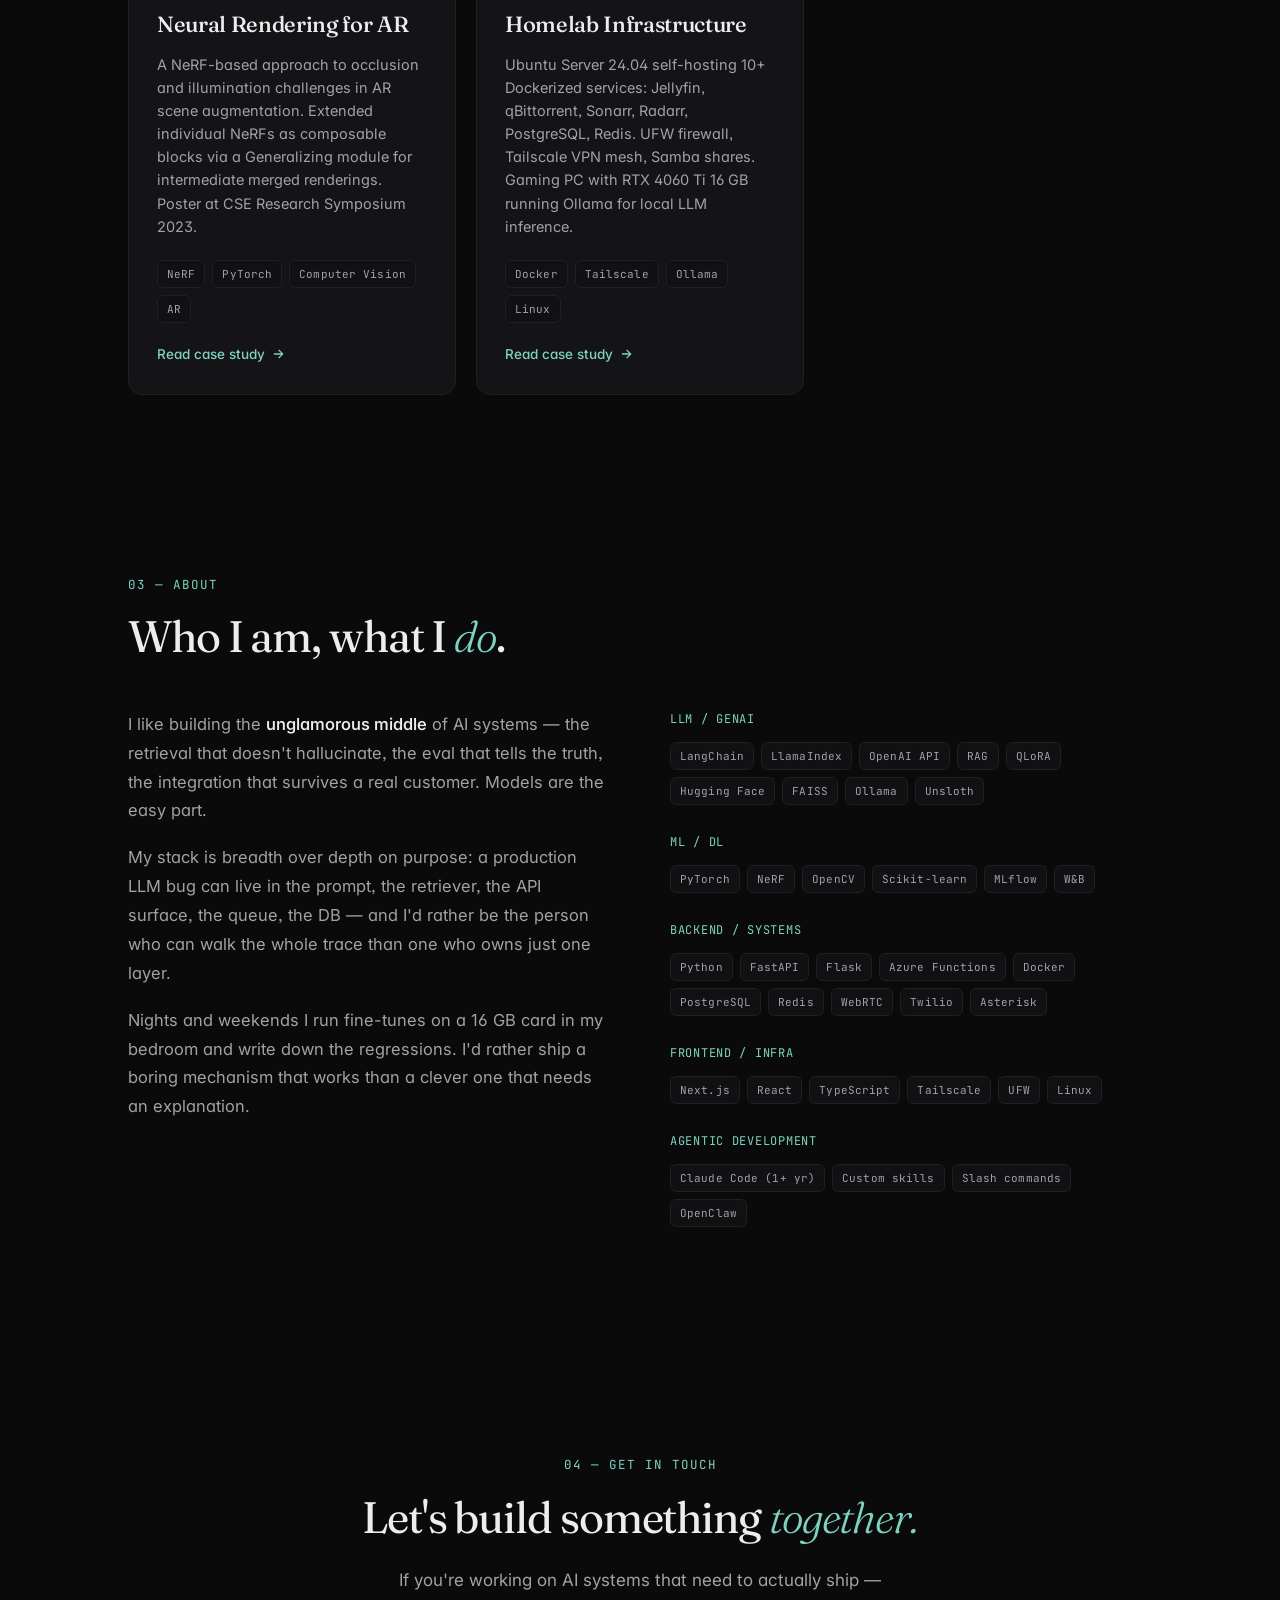
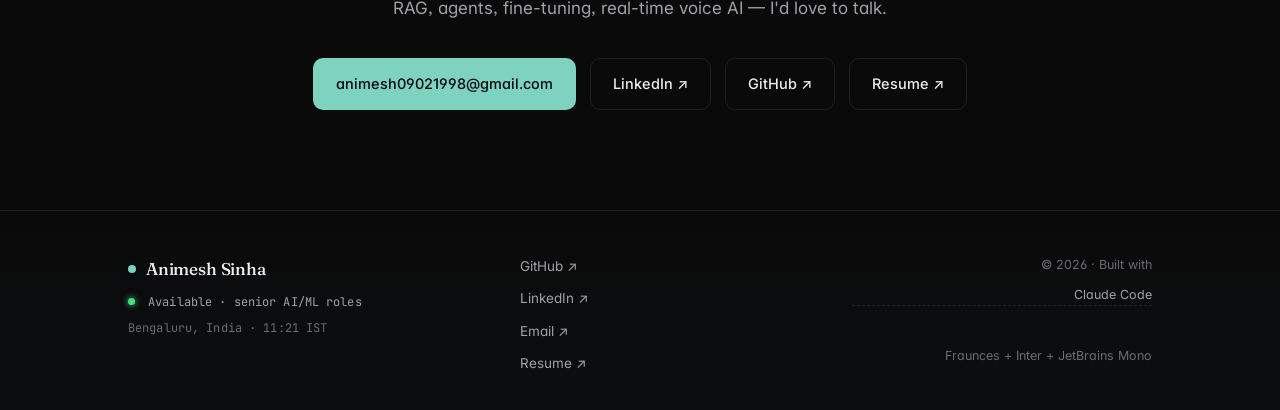
==== commit f9ab7c2a: "feat(footer): three-col layout w/ live BLR clock + GitHub last-commit - Footer split: brand+status /" ====
--- a/index.html
+++ b/index.html
@@ -390,9 +390,31 @@
 </section>
 
 <footer>
-  <div class="container">
-    <span>© 2026 Animesh Sinha · Bengaluru, India</span>
-    <span>Built with Claude Code · Typography by Fraunces + Inter</span>
+  <div class="container footer-inner">
+    <div class="footer-col">
+      <div class="footer-brand">
+        <span class="brand-dot"></span>
+        <span>Animesh Sinha</span>
+      </div>
+      <div class="footer-meta">
+        <span class="footer-status">
+          <span class="t-dot t-dot-on"></span>
+          Available · senior AI/ML roles
+        </span>
+        <span>Bengaluru, India · <span id="footClock">--:-- IST</span></span>
+        <span id="footCommit">last shipped <span class="footer-dim">…</span></span>
+      </div>
+    </div>
+    <div class="footer-col footer-links">
+      <a href="https://github.com/Animesh98" target="_blank" rel="noopener">GitHub ↗</a>
+      <a href="https://linkedin.com/in/animesh-0902-sinha" target="_blank" rel="noopener">LinkedIn ↗</a>
+      <a href="mailto:animesh09021998@gmail.com">Email ↗</a>
+      <a href="assets/animesh-sinha-resume.pdf" target="_blank" rel="noopener">Resume ↗</a>
+    </div>
+    <div class="footer-col footer-sig">
+      © 2026 · Built with <a href="https://claude.com/claude-code" target="_blank" rel="noopener">Claude Code</a><br/>
+      <span class="footer-dim">Fraunces + Inter + JetBrains Mono</span>
+    </div>
   </div>
 </footer>
 
--- a/css/style.css
+++ b/css/style.css
@@ -707,22 +707,69 @@
 
 /* ---------- Footer ---------- */
 footer {
-  padding: 34px 0;
+  padding: 44px 0 36px;
   border-top: 1px solid var(--border);
   color: var(--text-faint);
+  font-size: 13px;
+  background: linear-gradient(180deg, transparent 0%, rgba(125, 211, 192, 0.02) 100%);
+}
+.footer-inner {
+  display: grid;
+  grid-template-columns: 1.2fr 1fr 1fr;
+  gap: 32px;
+  align-items: start;
+}
+.footer-col { display: flex; flex-direction: column; gap: 10px; }
+.footer-brand {
+  display: inline-flex;
+  align-items: center;
+  gap: 10px;
+  font-family: var(--ff-display);
+  font-size: 17px;
+  font-weight: 500;
+  color: var(--text);
+  letter-spacing: -0.01em;
+}
+.footer-meta {
+  display: flex;
+  flex-direction: column;
+  gap: 6px;
+  color: var(--text-faint);
+  font-family: var(--ff-mono);
+  font-size: 12px;
+  letter-spacing: 0.01em;
+}
+.footer-status { color: var(--text-dim); }
+.footer-dim { color: var(--text-faint); }
+
+.footer-links {
+  align-items: flex-start;
   font-size: 13.5px;
-  display: flex;
-  justify-content: space-between;
-  align-items: center;
-  flex-wrap: wrap;
-  gap: 12px;
-}
-footer .container {
-  display: flex;
-  justify-content: space-between;
-  align-items: center;
-  flex-wrap: wrap;
-  gap: 12px;
+}
+.footer-links a {
+  color: var(--text-dim);
+  text-decoration: none;
+  transition: color 0.2s var(--ease);
+}
+.footer-links a:hover { color: var(--accent); }
+
+.footer-sig {
+  text-align: right;
+  color: var(--text-faint);
+  font-size: 12.5px;
+  line-height: 1.6;
+}
+.footer-sig a {
+  color: var(--text-dim);
+  text-decoration: none;
+  border-bottom: 1px dashed var(--border);
+  transition: color 0.2s var(--ease), border-color 0.2s var(--ease);
+}
+.footer-sig a:hover { color: var(--accent); border-color: var(--accent); }
+
+@media (max-width: 760px) {
+  .footer-inner { grid-template-columns: 1fr; gap: 24px; text-align: left; }
+  .footer-sig { text-align: left; }
 }
 
 /* ---------- Project detail pages ---------- */
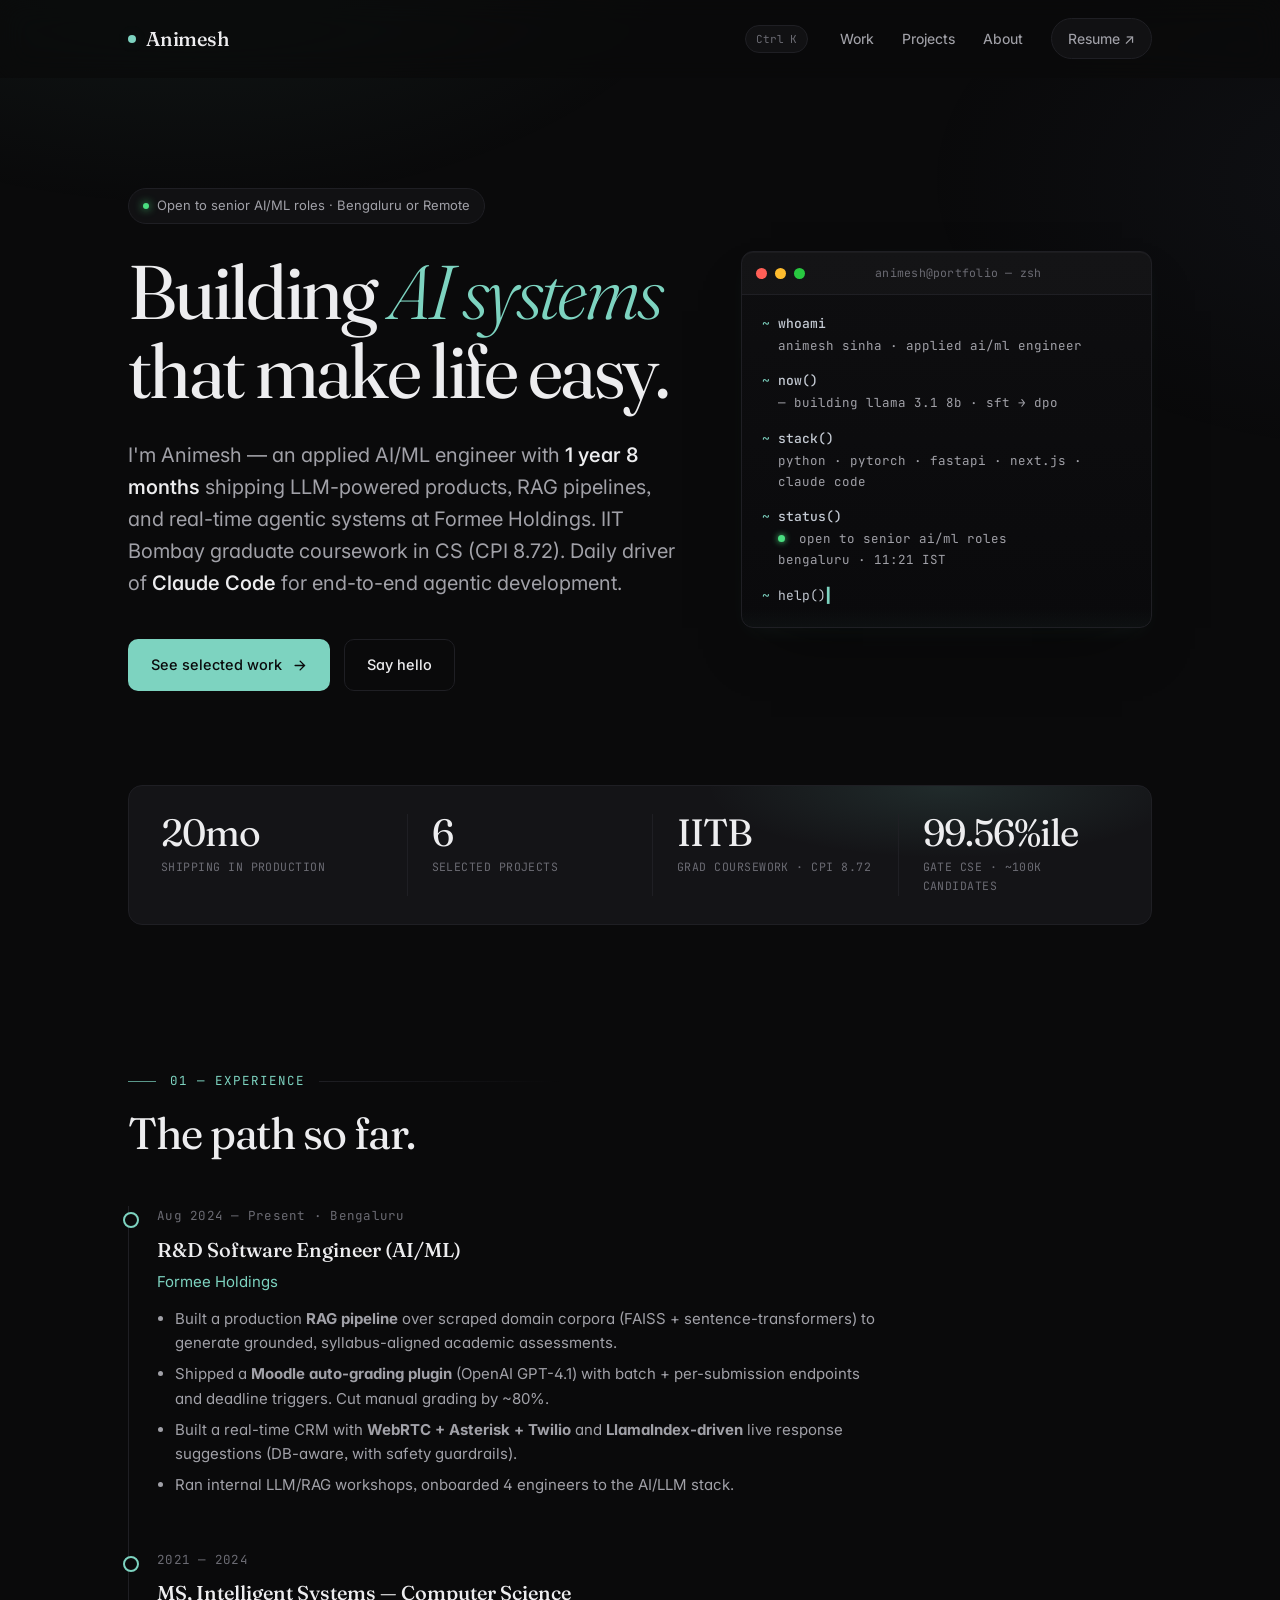
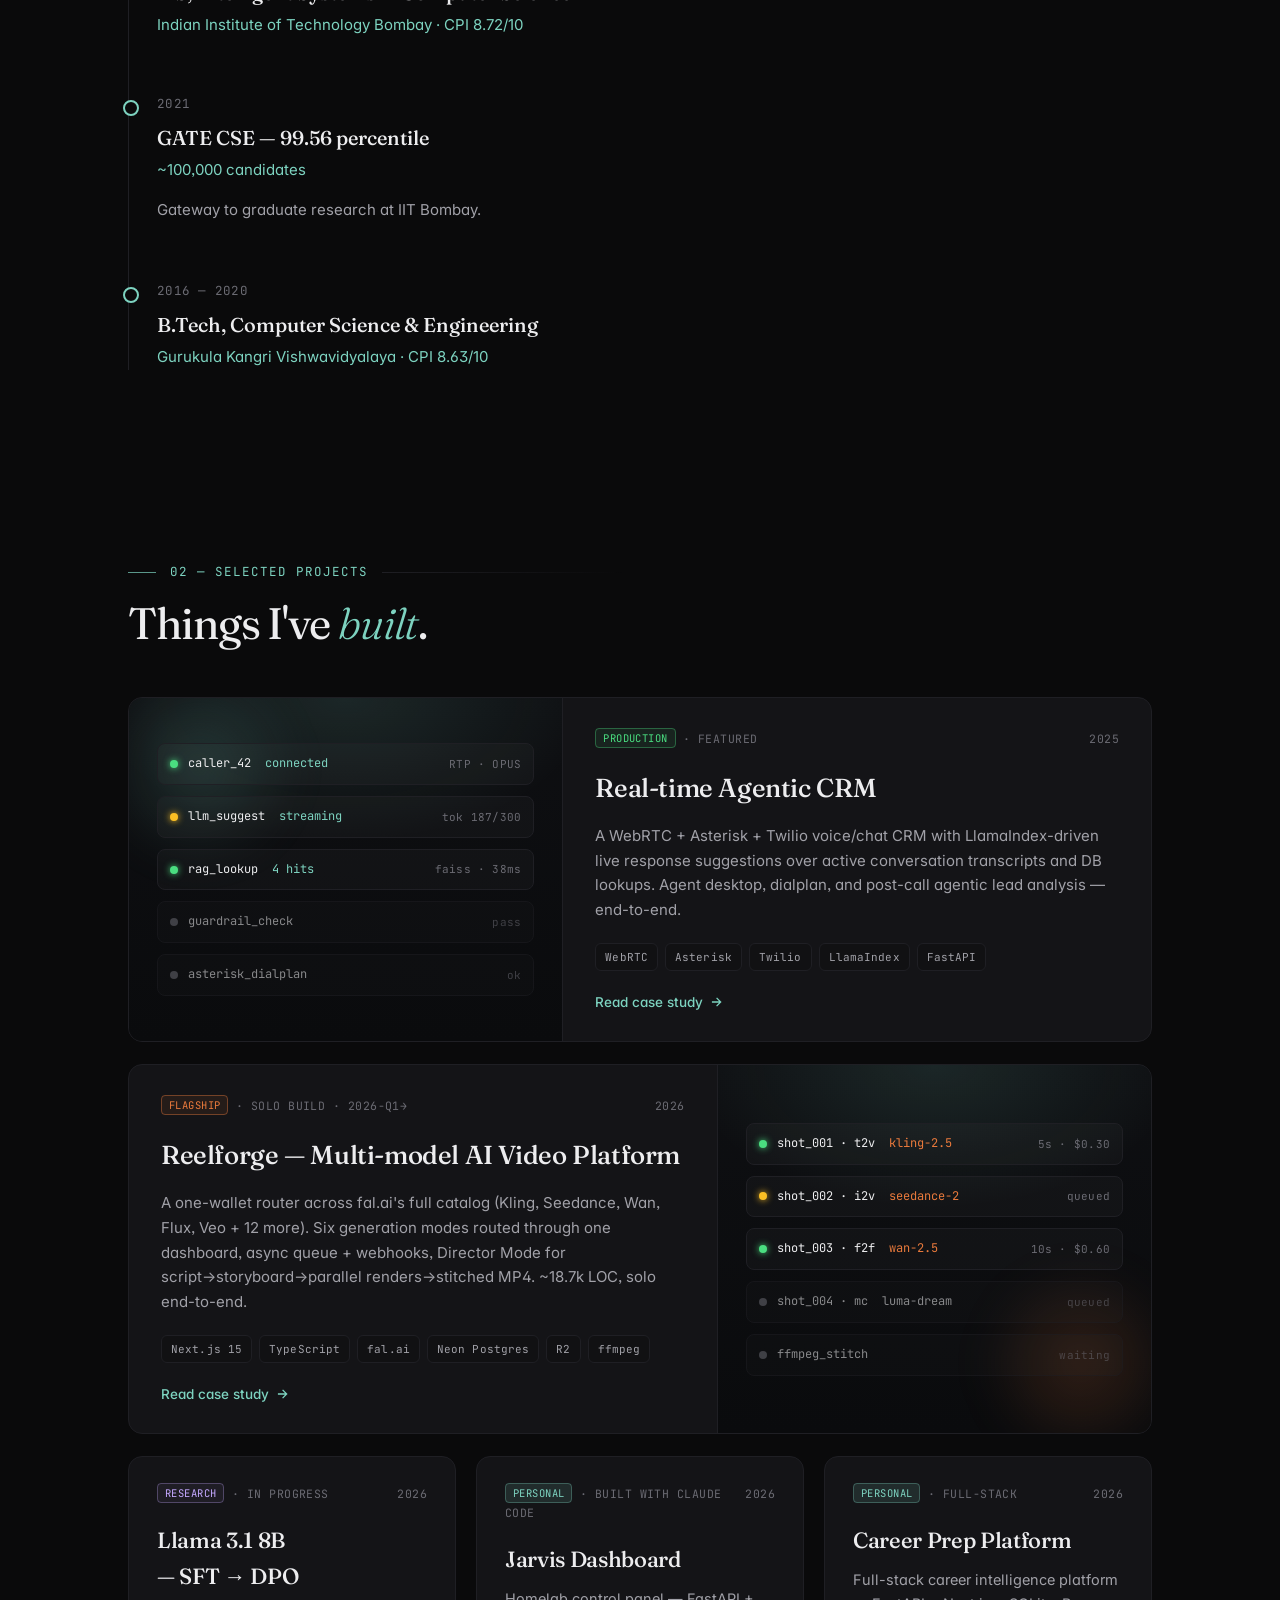
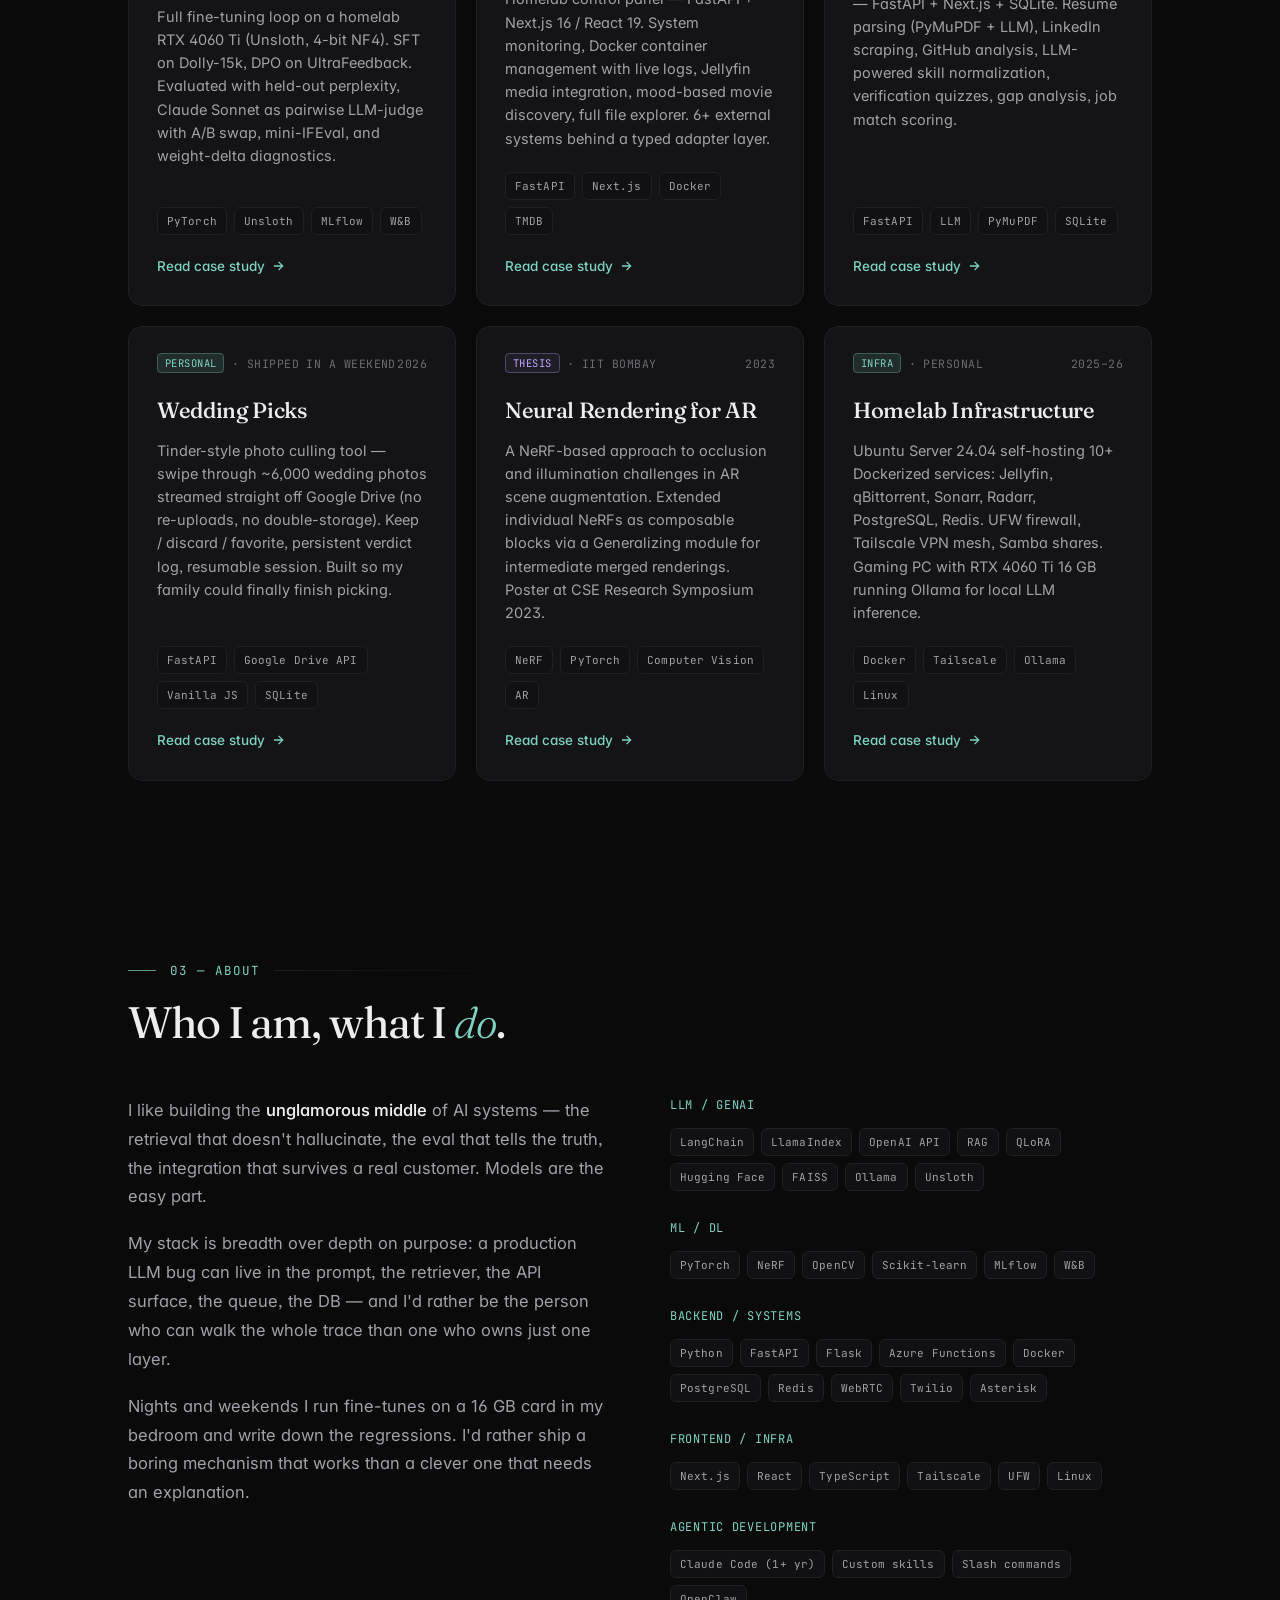
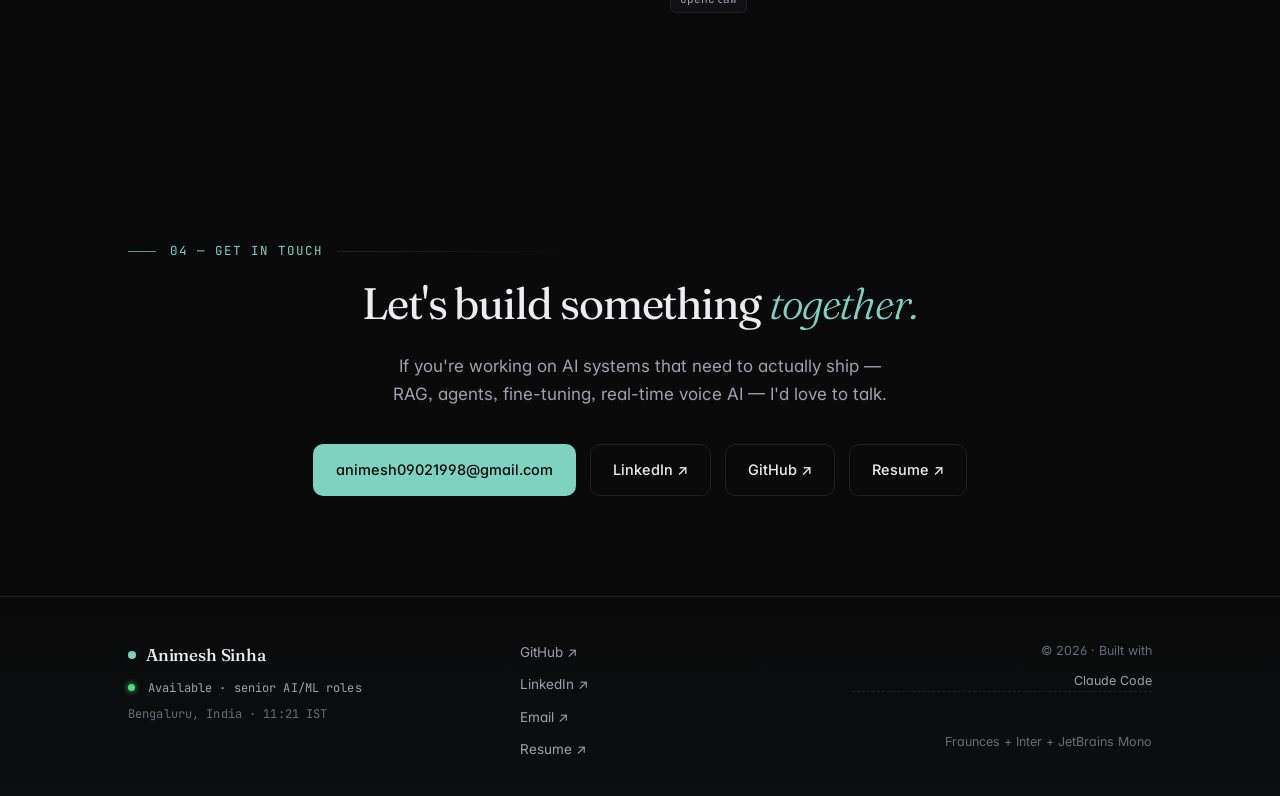
==== commit 7b1a0cac: "feat: 2 new projects (Reelforge, Wedding Picks) + case-study chrome v2 + Ctrl+K Adds: - Reelforge as" ====
--- a/index.html
+++ b/index.html
@@ -243,7 +243,7 @@
     <div class="section-label reveal">02 — Selected Projects</div>
     <h2 class="reveal">Things I've <em>built</em>.</h2>
 
-    <!-- Featured project -->
+    <!-- Featured projects -->
     <a class="project-featured reveal" href="projects/formee-crm.html">
       <div class="featured-art" aria-hidden="true">
         <div class="featured-art-pulse"></div>
@@ -269,6 +269,31 @@
       </div>
     </a>
 
+    <a class="project-featured reveal project-featured-rev" href="projects/reelforge.html">
+      <div class="featured-art featured-art-rf" aria-hidden="true">
+        <div class="featured-art-pulse" style="left:auto;right:-40px;top:auto;bottom:-40px;background:radial-gradient(circle, rgba(234,122,60,0.18), transparent 65%);"></div>
+        <div class="featured-art-grid">
+          <div class="art-row"><span class="art-dot art-dot-on"></span><span>shot_001 · t2v &nbsp;<i>kling-2.5</i></span><span class="art-meta">5s · $0.30</span></div>
+          <div class="art-row"><span class="art-dot art-dot-warn"></span><span>shot_002 · i2v &nbsp;<i>seedance-2</i></span><span class="art-meta">queued</span></div>
+          <div class="art-row"><span class="art-dot art-dot-on"></span><span>shot_003 · f2f &nbsp;<i>wan-2.5</i></span><span class="art-meta">10s · $0.60</span></div>
+          <div class="art-row art-row-dim"><span class="art-dot"></span><span>shot_004 · mc  &nbsp;luma-dream</span><span class="art-meta">queued</span></div>
+          <div class="art-row art-row-dim"><span class="art-dot"></span><span>ffmpeg_stitch</span><span class="art-meta">waiting</span></div>
+        </div>
+      </div>
+      <div class="featured-body">
+        <div class="project-meta">
+          <span><span class="badge badge-flag">Flagship</span> · Solo build · 2026-Q1→</span>
+          <span>2026</span>
+        </div>
+        <h3>Reelforge — Multi-model AI Video Platform</h3>
+        <p class="featured-lede">A one-wallet router across fal.ai's full catalog (Kling, Seedance, Wan, Flux, Veo + 12 more). Six generation modes routed through one dashboard, async queue + webhooks, Director Mode for script→storyboard→parallel renders→stitched MP4. ~18.7k LOC, solo end-to-end.</p>
+        <div class="tag-row">
+          <span class="tag">Next.js 15</span><span class="tag">TypeScript</span><span class="tag">fal.ai</span><span class="tag">Neon Postgres</span><span class="tag">R2</span><span class="tag">ffmpeg</span>
+        </div>
+        <span class="project-arrow">Read case study <svg viewBox="0 0 24 24" fill="none" stroke="currentColor" stroke-width="2.2"><path d="M5 12h14M13 5l7 7-7 7"/></svg></span>
+      </div>
+    </a>
+
     <div class="projects-grid">
       <a class="project-card reveal" href="projects/llama-qlora.html">
         <div class="project-meta"><span><span class="badge badge-research">Research</span> · In progress</span><span>2026</span></div>
@@ -296,6 +321,16 @@
         <p>Full-stack career intelligence platform — FastAPI + Next.js + SQLite. Resume parsing (PyMuPDF + LLM), LinkedIn scraping, GitHub analysis, LLM-powered skill normalization, verification quizzes, gap analysis, job match scoring.</p>
         <div class="tag-row">
           <span class="tag">FastAPI</span><span class="tag">LLM</span><span class="tag">PyMuPDF</span><span class="tag">SQLite</span>
+        </div>
+        <span class="project-arrow">Read case study <svg viewBox="0 0 24 24" fill="none" stroke="currentColor" stroke-width="2.2"><path d="M5 12h14M13 5l7 7-7 7"/></svg></span>
+      </a>
+
+      <a class="project-card reveal" href="projects/wedding-picks.html">
+        <div class="project-meta"><span><span class="badge badge-personal">Personal</span> · Shipped in a weekend</span><span>2026</span></div>
+        <h3>Wedding Picks</h3>
+        <p>Tinder-style photo culling tool — swipe through ~6,000 wedding photos streamed straight off Google Drive (no re-uploads, no double-storage). Keep / discard / favorite, persistent verdict log, resumable session. Built so my family could finally finish picking.</p>
+        <div class="tag-row">
+          <span class="tag">FastAPI</span><span class="tag">Google Drive API</span><span class="tag">Vanilla JS</span><span class="tag">SQLite</span>
         </div>
         <span class="project-arrow">Read case study <svg viewBox="0 0 24 24" fill="none" stroke="currentColor" stroke-width="2.2"><path d="M5 12h14M13 5l7 7-7 7"/></svg></span>
       </a>
--- a/css/style.css
+++ b/css/style.css
@@ -368,6 +368,23 @@
   letter-spacing: 0.08em;
   text-transform: uppercase;
   margin-bottom: 16px;
+  display: flex;
+  align-items: center;
+  gap: 14px;
+}
+.section-label::before {
+  content: '';
+  width: 28px;
+  height: 1px;
+  background: var(--accent);
+  opacity: 0.7;
+}
+.section-label::after {
+  content: '';
+  flex: 1;
+  height: 1px;
+  background: linear-gradient(to right, var(--border) 0%, transparent 100%);
+  max-width: 240px;
 }
 h2 {
   font-family: var(--ff-display);
@@ -458,6 +475,11 @@
   border-color: rgba(125, 211, 192, 0.3);
   background: var(--accent-glow);
 }
+.badge-flag {
+  color: #ea7a3c;
+  border-color: rgba(234, 122, 60, 0.4);
+  background: rgba(234, 122, 60, 0.08);
+}
 
 /* ---------- Featured project ---------- */
 .project-featured {
@@ -469,10 +491,29 @@
   border-radius: var(--radius);
   text-decoration: none;
   color: inherit;
-  margin-bottom: 28px;
+  margin-bottom: 22px;
   overflow: hidden;
   transition: all 0.35s var(--ease);
   position: relative;
+}
+.project-featured-rev { grid-template-columns: minmax(0, 1.15fr) minmax(0, 0.85fr); }
+.project-featured-rev .featured-art { order: 2; border-right: 0; border-left: 1px solid var(--border); }
+.project-featured-rev .featured-body { order: 1; }
+.featured-art-rf {
+  background:
+    radial-gradient(380px 220px at 50% 0%, rgba(234, 122, 60, 0.10), transparent 65%),
+    linear-gradient(180deg, #100d0c 0%, #0a0a0c 100%);
+}
+.featured-art-rf .art-row i { color: #ea7a3c; }
+
+@media (max-width: 760px) {
+  .project-featured-rev { grid-template-columns: 1fr; }
+  .project-featured-rev .featured-art {
+    order: 1;
+    border-left: 0;
+    border-bottom: 1px solid var(--border);
+  }
+  .project-featured-rev .featured-body { order: 2; }
 }
 .project-featured::before {
   content: '';
@@ -797,6 +838,206 @@
   max-width: 700px;
   line-height: 1.6;
   margin: 0 0 24px;
+}
+
+/* Case-study header v2 — badge row, reading time, dividers */
+.project-header-v2 .ph-meta {
+  display: flex;
+  flex-wrap: wrap;
+  align-items: center;
+  gap: 10px;
+  font-family: var(--ff-mono);
+  font-size: 12px;
+  color: var(--text-faint);
+  letter-spacing: 0.02em;
+  margin-bottom: 22px;
+}
+.ph-divider { color: var(--border-hover); }
+.ph-readtime {
+  margin-left: auto;
+  display: inline-flex;
+  align-items: center;
+  gap: 6px;
+  padding: 4px 10px;
+  border: 1px solid var(--border);
+  border-radius: 999px;
+  color: var(--text-dim);
+}
+@media (max-width: 540px) {
+  .ph-readtime { margin-left: 0; }
+}
+
+/* Project prev/next nav at bottom of case study */
+.proj-nav {
+  margin-top: 56px;
+  padding-top: 32px;
+  border-top: 1px solid var(--border);
+  display: grid;
+  grid-template-columns: 1fr 1fr;
+  gap: 14px;
+}
+.proj-nav-link {
+  display: block;
+  padding: 18px 20px;
+  border: 1px solid var(--border);
+  border-radius: var(--radius-sm);
+  background: var(--bg-card);
+  text-decoration: none;
+  color: inherit;
+  transition: all 0.25s var(--ease);
+  position: relative;
+}
+.proj-nav-link:hover {
+  border-color: var(--border-hover);
+  transform: translateY(-2px);
+}
+.proj-nav-link.next { text-align: right; }
+.proj-nav-dir {
+  font-family: var(--ff-mono);
+  font-size: 11px;
+  letter-spacing: 0.06em;
+  text-transform: uppercase;
+  color: var(--text-faint);
+  margin-bottom: 6px;
+}
+.proj-nav-title {
+  font-family: var(--ff-display);
+  font-size: 17px;
+  color: var(--text);
+  font-weight: 500;
+  letter-spacing: -0.01em;
+  transition: color 0.25s var(--ease);
+}
+.proj-nav-link:hover .proj-nav-title { color: var(--accent); }
+@media (max-width: 600px) {
+  .proj-nav { grid-template-columns: 1fr; }
+  .proj-nav-link.next { text-align: left; }
+}
+
+/* ---------- Command palette (Ctrl+K) ---------- */
+.cmdk-root {
+  position: fixed;
+  inset: 0;
+  z-index: 100;
+  display: none;
+  align-items: flex-start;
+  justify-content: center;
+  padding: 14vh 20px 0;
+  background: rgba(0,0,0,0.55);
+  backdrop-filter: blur(6px);
+  -webkit-backdrop-filter: blur(6px);
+  animation: cmdk-fade 0.18s var(--ease);
+}
+.cmdk-root.open { display: flex; }
+@keyframes cmdk-fade { from { opacity: 0; } to { opacity: 1; } }
+
+.cmdk {
+  width: 100%;
+  max-width: 560px;
+  background: linear-gradient(180deg, #131316 0%, #0d0d0f 100%);
+  border: 1px solid var(--border-hover);
+  border-radius: 12px;
+  overflow: hidden;
+  box-shadow: 0 30px 60px -20px rgba(0,0,0,0.7), 0 0 0 1px rgba(125, 211, 192, 0.05);
+  animation: cmdk-rise 0.22s var(--ease);
+}
+@keyframes cmdk-rise {
+  from { opacity: 0; transform: translateY(-12px); }
+  to   { opacity: 1; transform: none; }
+}
+.cmdk-input {
+  width: 100%;
+  border: 0;
+  background: transparent;
+  color: var(--text);
+  padding: 18px 20px;
+  font-size: 15px;
+  font-family: var(--ff-sans);
+  outline: 0;
+  border-bottom: 1px solid var(--border);
+}
+.cmdk-input::placeholder { color: var(--text-faint); }
+.cmdk-list {
+  max-height: 50vh;
+  overflow-y: auto;
+  padding: 6px;
+}
+.cmdk-item {
+  display: flex;
+  align-items: center;
+  gap: 12px;
+  padding: 11px 14px;
+  border-radius: 7px;
+  text-decoration: none;
+  color: var(--text);
+  cursor: pointer;
+  font-size: 14px;
+}
+.cmdk-item.active,
+.cmdk-item:hover { background: rgba(125, 211, 192, 0.08); }
+.cmdk-item-icon {
+  font-family: var(--ff-mono);
+  font-size: 11px;
+  color: var(--accent);
+  width: 22px;
+  text-align: center;
+  letter-spacing: 0;
+}
+.cmdk-item-label { flex: 1; }
+.cmdk-item-kind {
+  font-family: var(--ff-mono);
+  font-size: 10.5px;
+  letter-spacing: 0.05em;
+  text-transform: uppercase;
+  color: var(--text-faint);
+}
+.cmdk-empty {
+  padding: 24px 20px;
+  text-align: center;
+  color: var(--text-faint);
+  font-size: 13px;
+}
+.cmdk-foot {
+  display: flex;
+  justify-content: space-between;
+  padding: 9px 14px;
+  border-top: 1px solid var(--border);
+  font-family: var(--ff-mono);
+  font-size: 11px;
+  color: var(--text-faint);
+  background: rgba(255,255,255,0.015);
+}
+.kbd {
+  display: inline-block;
+  padding: 1px 6px;
+  border-radius: 4px;
+  border: 1px solid var(--border);
+  background: var(--bg-elev);
+  color: var(--text-dim);
+  font-family: var(--ff-mono);
+  font-size: 10.5px;
+  margin: 0 2px;
+}
+
+/* Tiny "press ⌘K" hint chip in nav (optional but signature) */
+.nav-cmdk {
+  display: inline-flex;
+  align-items: center;
+  gap: 6px;
+  padding: 6px 10px;
+  border: 1px solid var(--border);
+  border-radius: 999px;
+  background: var(--bg-elev);
+  color: var(--text-faint);
+  font-family: var(--ff-mono);
+  font-size: 11px;
+  cursor: pointer;
+  transition: all 0.2s var(--ease);
+  margin-right: 4px;
+}
+.nav-cmdk:hover { color: var(--text); border-color: var(--border-hover); }
+@media (max-width: 760px) {
+  .nav-cmdk { display: none; }
 }
 
 .prose { max-width: 720px; font-size: 16.5px; line-height: 1.75; color: var(--text-dim); }
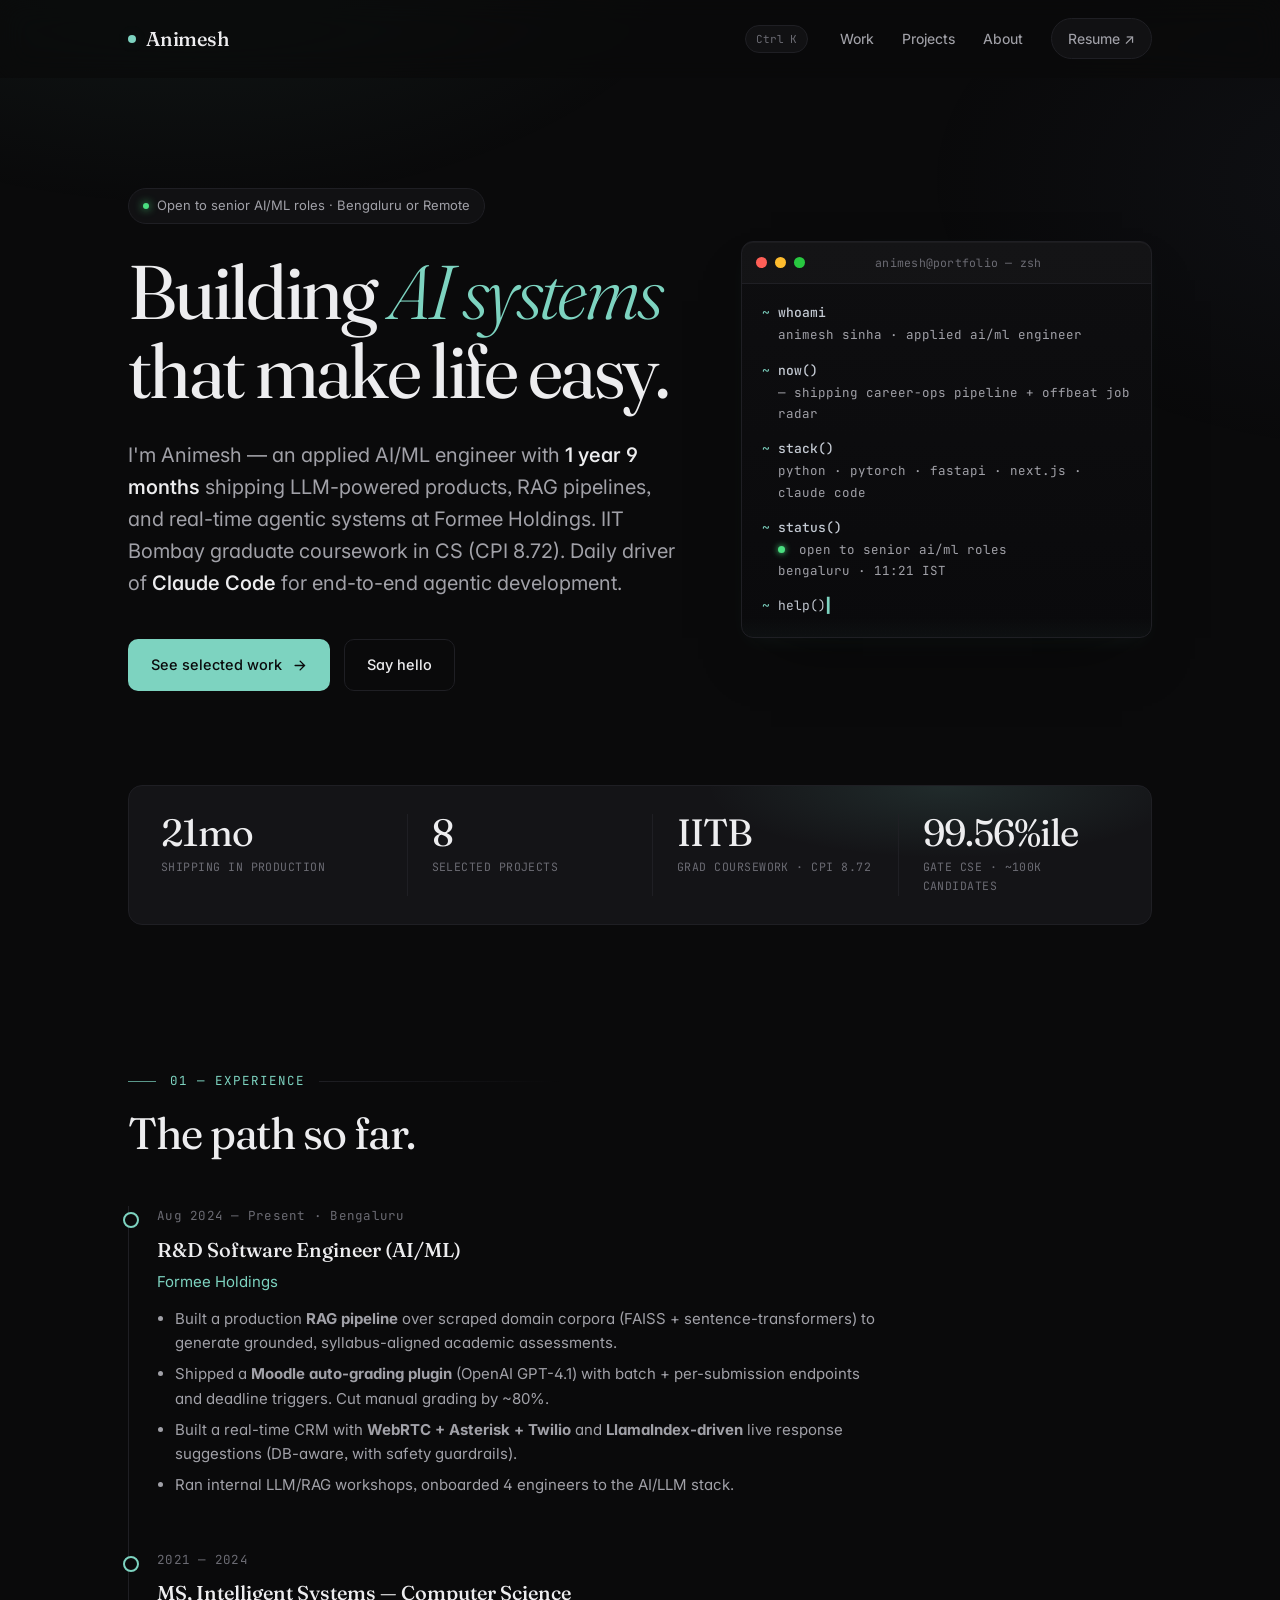
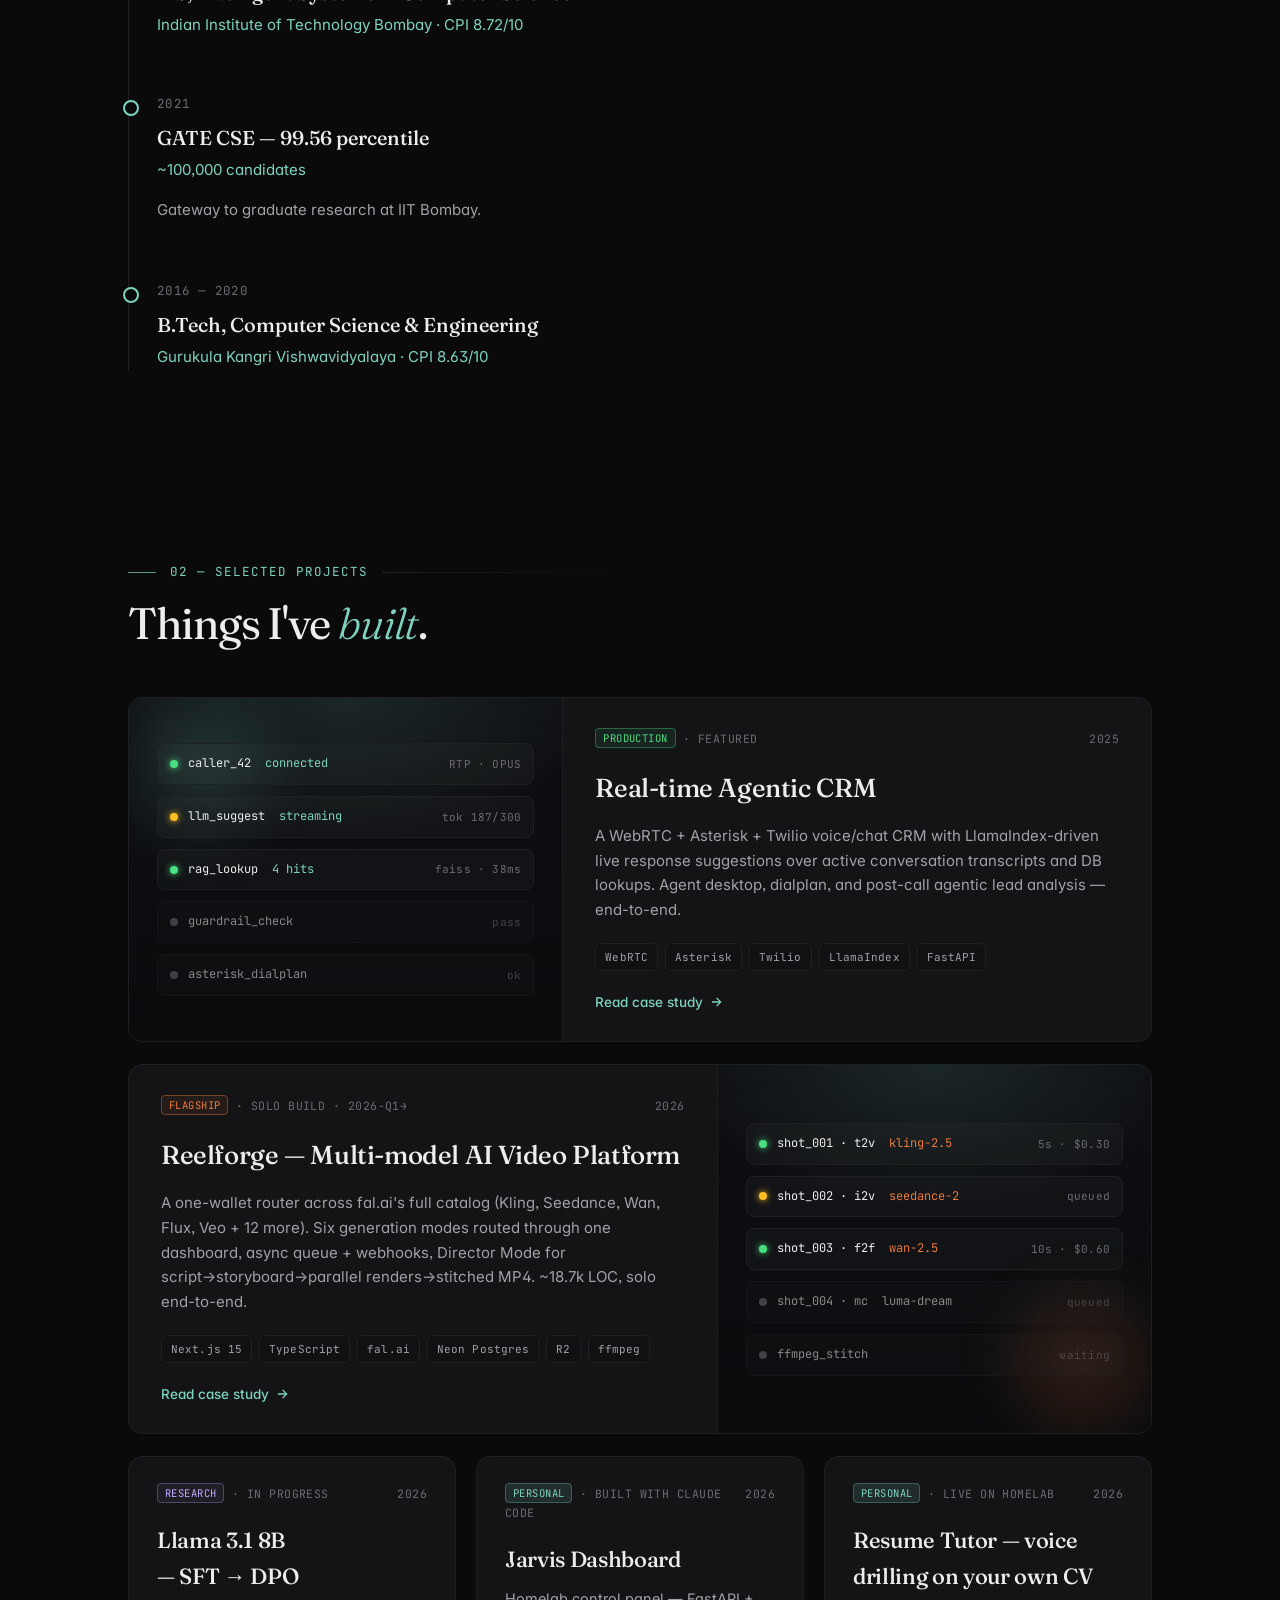
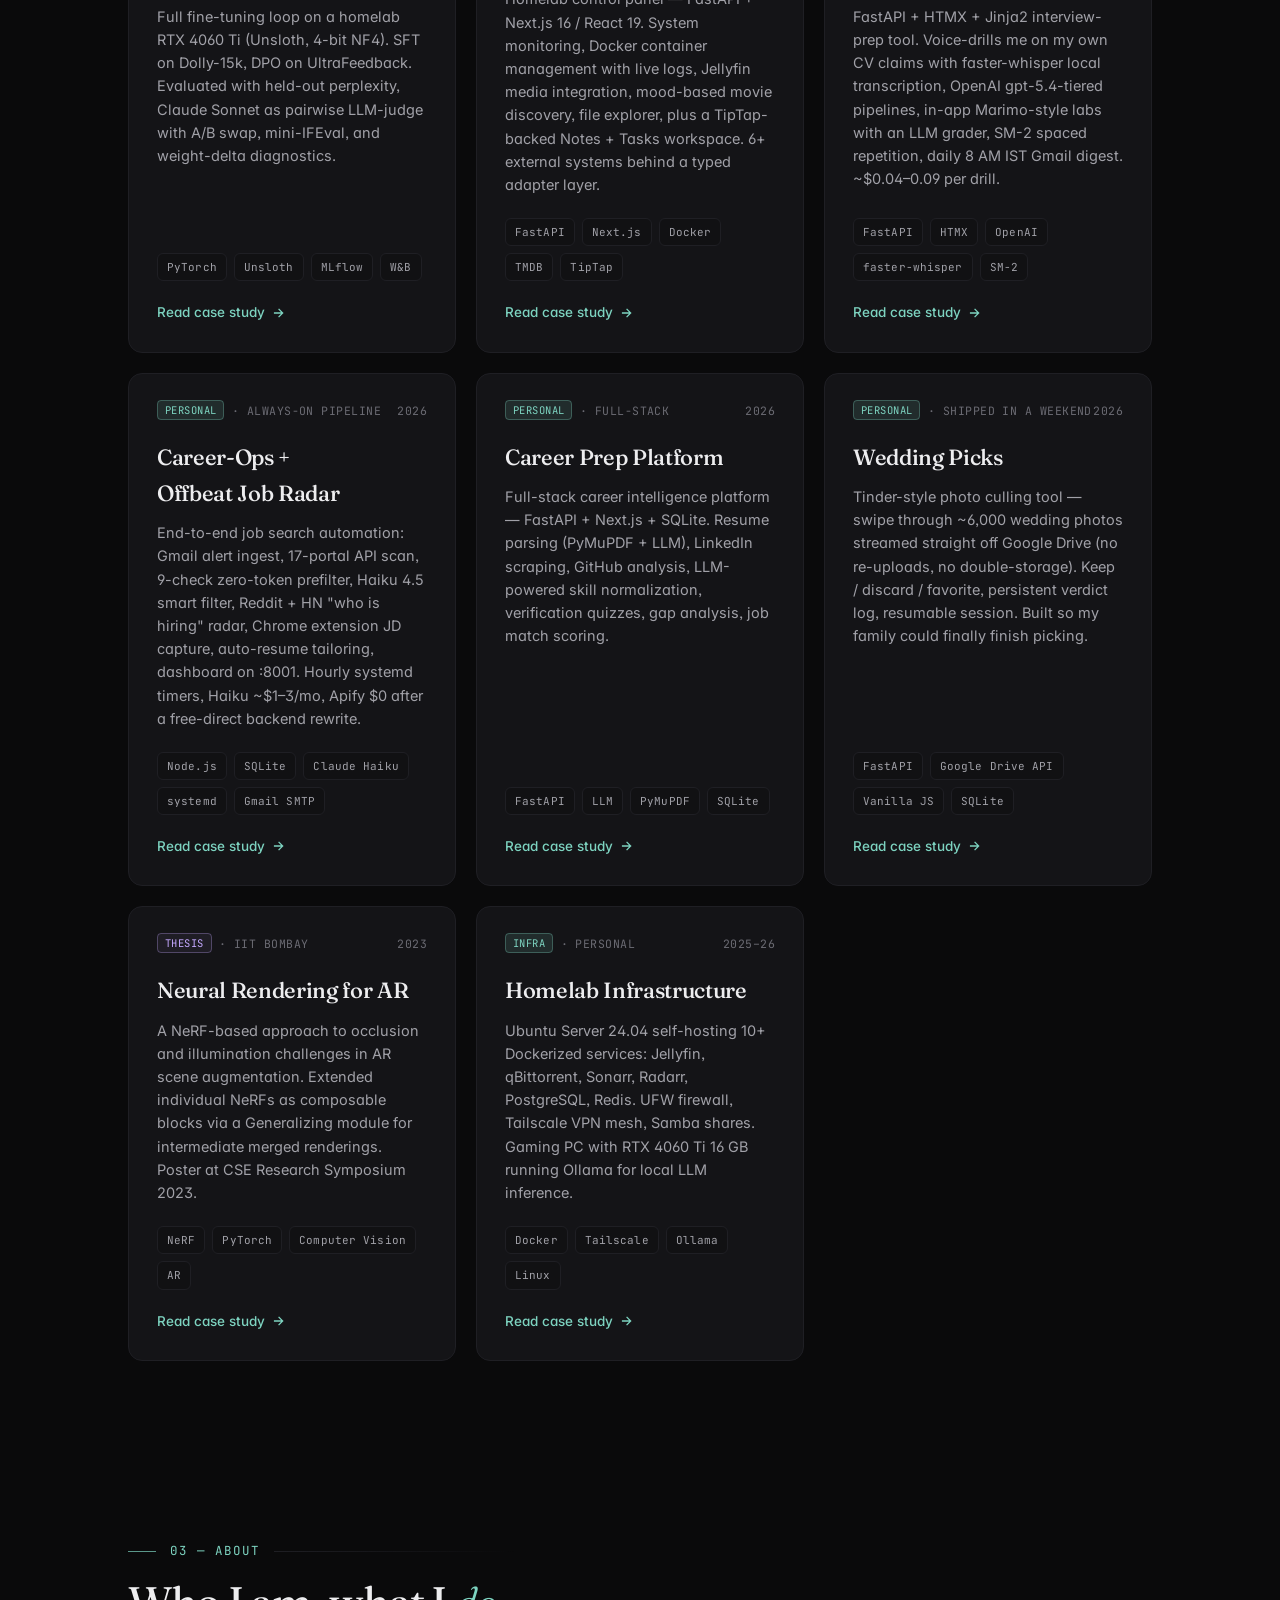
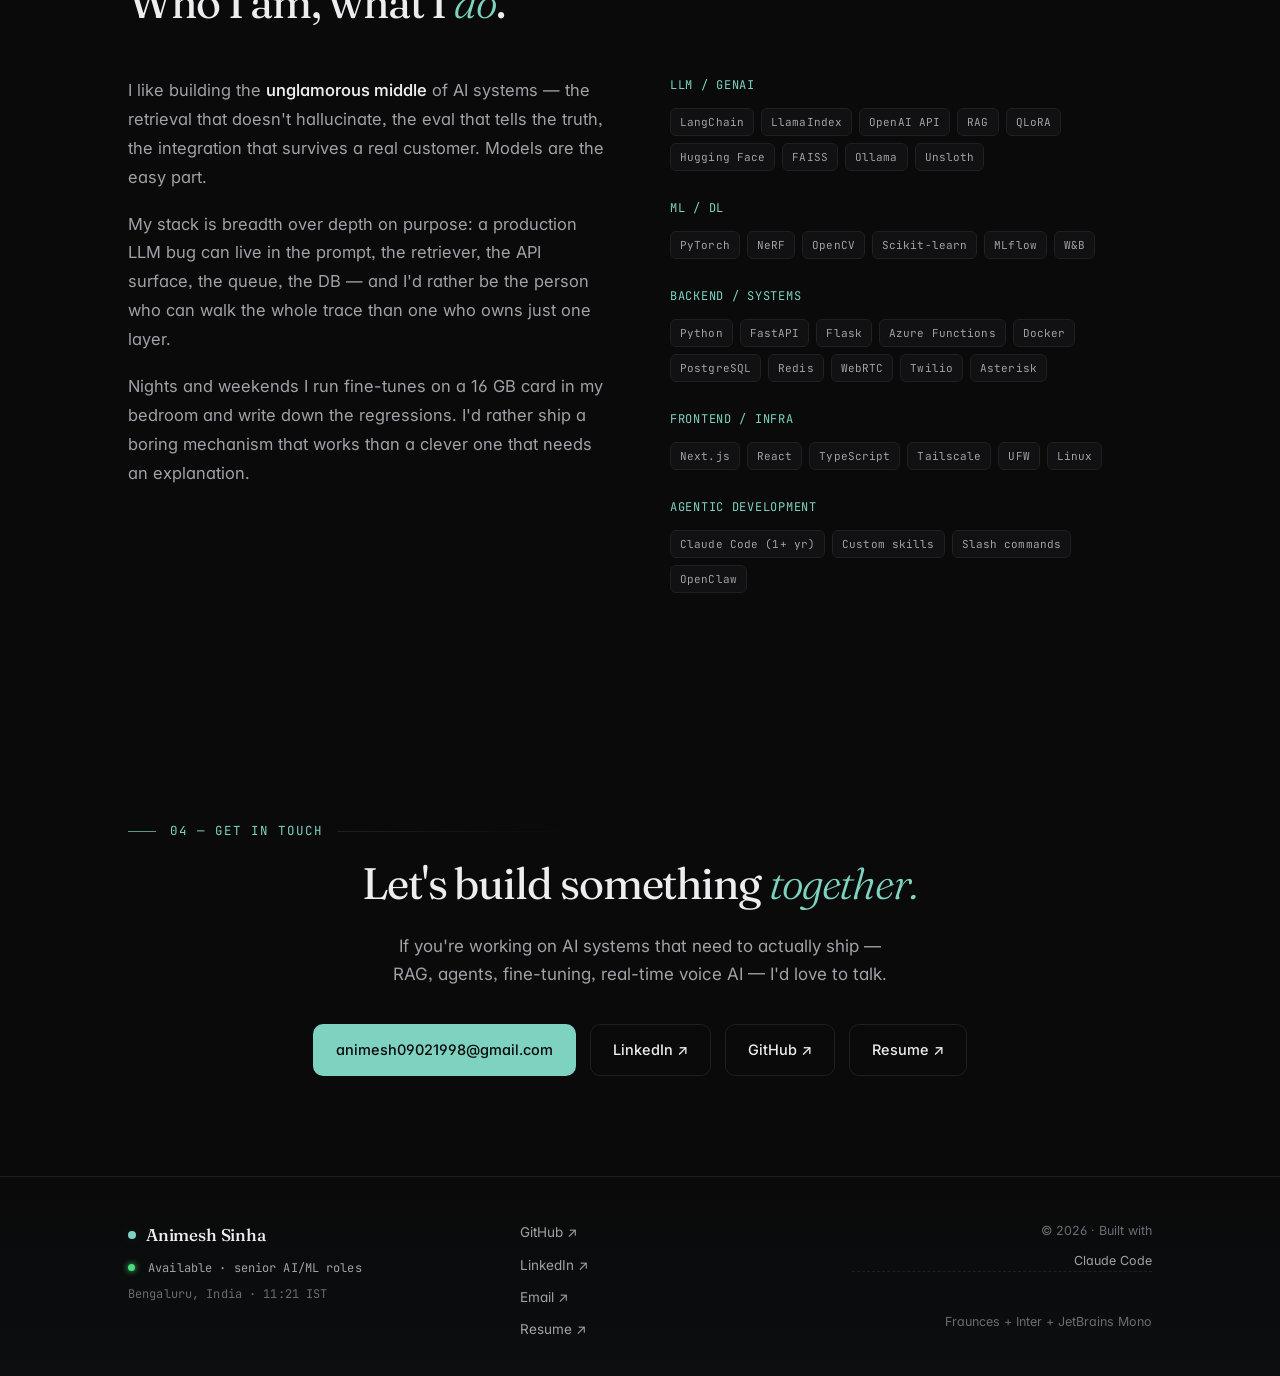
==== commit ef95ae39: "feat(projects): add Resume Tutor + Career-Ops Radar; refresh tenure/stats Two new case studies + gri" ====
--- a/index.html
+++ b/index.html
@@ -12,7 +12,7 @@
 
 <!-- Open Graph -->
 <meta property="og:title" content="Animesh Sinha — Applied GenAI Engineer" />
-<meta property="og:description" content="LLM systems, RAG pipelines, and real-time agentic AI in production. 1 year 8 months at Formee Holdings." />
+<meta property="og:description" content="LLM systems, RAG pipelines, and real-time agentic AI in production. 1 year 9 months at Formee Holdings." />
 <meta property="og:type" content="website" />
 <meta property="og:url" content="https://animesh98.github.io/portfolio/" />
 <meta property="og:image" content="https://animesh98.github.io/portfolio/assets/og-image.png" />
@@ -130,7 +130,7 @@
         Building <em>AI systems</em><br />that make life&nbsp;easy.
       </h1>
       <p class="hero-sub reveal">
-        I'm Animesh — an applied AI/ML engineer with <strong>1 year 8 months</strong> shipping LLM-powered products, RAG pipelines, and real-time agentic systems at Formee Holdings. IIT Bombay graduate coursework in CS (CPI 8.72). Daily driver of <strong>Claude Code</strong> for end-to-end agentic development.
+        I'm Animesh — an applied AI/ML engineer with <strong>1 year 9 months</strong> shipping LLM-powered products, RAG pipelines, and real-time agentic systems at Formee Holdings. IIT Bombay graduate coursework in CS (CPI 8.72). Daily driver of <strong>Claude Code</strong> for end-to-end agentic development.
       </p>
       <div class="hero-cta reveal">
         <a class="btn btn-primary" href="#projects">
@@ -154,7 +154,7 @@
         <div class="t-line"><span class="t-prompt">~</span> <span class="t-cmd">whoami</span></div>
         <div class="t-out">animesh sinha · applied ai/ml engineer</div>
         <div class="t-line"><span class="t-prompt">~</span> <span class="t-cmd">now()</span></div>
-        <div class="t-out" id="termNow">— building llama 3.1 8b · sft → dpo</div>
+        <div class="t-out" id="termNow">— shipping career-ops pipeline + offbeat job radar</div>
         <div class="t-line"><span class="t-prompt">~</span> <span class="t-cmd">stack()</span></div>
         <div class="t-out">python · pytorch · fastapi · next.js · claude code</div>
         <div class="t-line"><span class="t-prompt">~</span> <span class="t-cmd">status()</span></div>
@@ -173,11 +173,11 @@
   <div class="container">
     <div class="stats-row reveal">
       <div class="stat">
-        <div class="stat-num" data-count="20" data-suffix="mo">0</div>
+        <div class="stat-num" data-count="21" data-suffix="mo">0</div>
         <div class="stat-label">shipping in production</div>
       </div>
       <div class="stat">
-        <div class="stat-num" data-count="6" data-suffix="">0</div>
+        <div class="stat-num" data-count="8" data-suffix="">0</div>
         <div class="stat-label">selected projects</div>
       </div>
       <div class="stat">
@@ -308,9 +308,29 @@
       <a class="project-card reveal" href="projects/jarvis-dashboard.html">
         <div class="project-meta"><span><span class="badge badge-personal">Personal</span> · Built with Claude Code</span><span>2026</span></div>
         <h3>Jarvis Dashboard</h3>
-        <p>Homelab control panel — FastAPI + Next.js 16 / React 19. System monitoring, Docker container management with live logs, Jellyfin media integration, mood-based movie discovery, full file explorer. 6+ external systems behind a typed adapter layer.</p>
-        <div class="tag-row">
-          <span class="tag">FastAPI</span><span class="tag">Next.js</span><span class="tag">Docker</span><span class="tag">TMDB</span>
+        <p>Homelab control panel — FastAPI + Next.js 16 / React 19. System monitoring, Docker container management with live logs, Jellyfin media integration, mood-based movie discovery, file explorer, plus a TipTap-backed Notes + Tasks workspace. 6+ external systems behind a typed adapter layer.</p>
+        <div class="tag-row">
+          <span class="tag">FastAPI</span><span class="tag">Next.js</span><span class="tag">Docker</span><span class="tag">TMDB</span><span class="tag">TipTap</span>
+        </div>
+        <span class="project-arrow">Read case study <svg viewBox="0 0 24 24" fill="none" stroke="currentColor" stroke-width="2.2"><path d="M5 12h14M13 5l7 7-7 7"/></svg></span>
+      </a>
+
+      <a class="project-card reveal" href="projects/resume-tutor.html">
+        <div class="project-meta"><span><span class="badge badge-personal">Personal</span> · Live on homelab</span><span>2026</span></div>
+        <h3>Resume Tutor — voice drilling on your own CV</h3>
+        <p>FastAPI + HTMX + Jinja2 interview-prep tool. Voice-drills me on my own CV claims with faster-whisper local transcription, OpenAI gpt-5.4-tiered pipelines, in-app Marimo-style labs with an LLM grader, SM-2 spaced repetition, daily 8 AM IST Gmail digest. ~$0.04–0.09 per drill.</p>
+        <div class="tag-row">
+          <span class="tag">FastAPI</span><span class="tag">HTMX</span><span class="tag">OpenAI</span><span class="tag">faster-whisper</span><span class="tag">SM-2</span>
+        </div>
+        <span class="project-arrow">Read case study <svg viewBox="0 0 24 24" fill="none" stroke="currentColor" stroke-width="2.2"><path d="M5 12h14M13 5l7 7-7 7"/></svg></span>
+      </a>
+
+      <a class="project-card reveal" href="projects/career-ops-radar.html">
+        <div class="project-meta"><span><span class="badge badge-personal">Personal</span> · Always-on pipeline</span><span>2026</span></div>
+        <h3>Career-Ops + Offbeat Job Radar</h3>
+        <p>End-to-end job search automation: Gmail alert ingest, 17-portal API scan, 9-check zero-token prefilter, Haiku 4.5 smart filter, Reddit + HN "who is hiring" radar, Chrome extension JD capture, auto-resume tailoring, dashboard on :8001. Hourly systemd timers, Haiku ~$1–3/mo, Apify $0 after a free-direct backend rewrite.</p>
+        <div class="tag-row">
+          <span class="tag">Node.js</span><span class="tag">SQLite</span><span class="tag">Claude Haiku</span><span class="tag">systemd</span><span class="tag">Gmail SMTP</span>
         </div>
         <span class="project-arrow">Read case study <svg viewBox="0 0 24 24" fill="none" stroke="currentColor" stroke-width="2.2"><path d="M5 12h14M13 5l7 7-7 7"/></svg></span>
       </a>
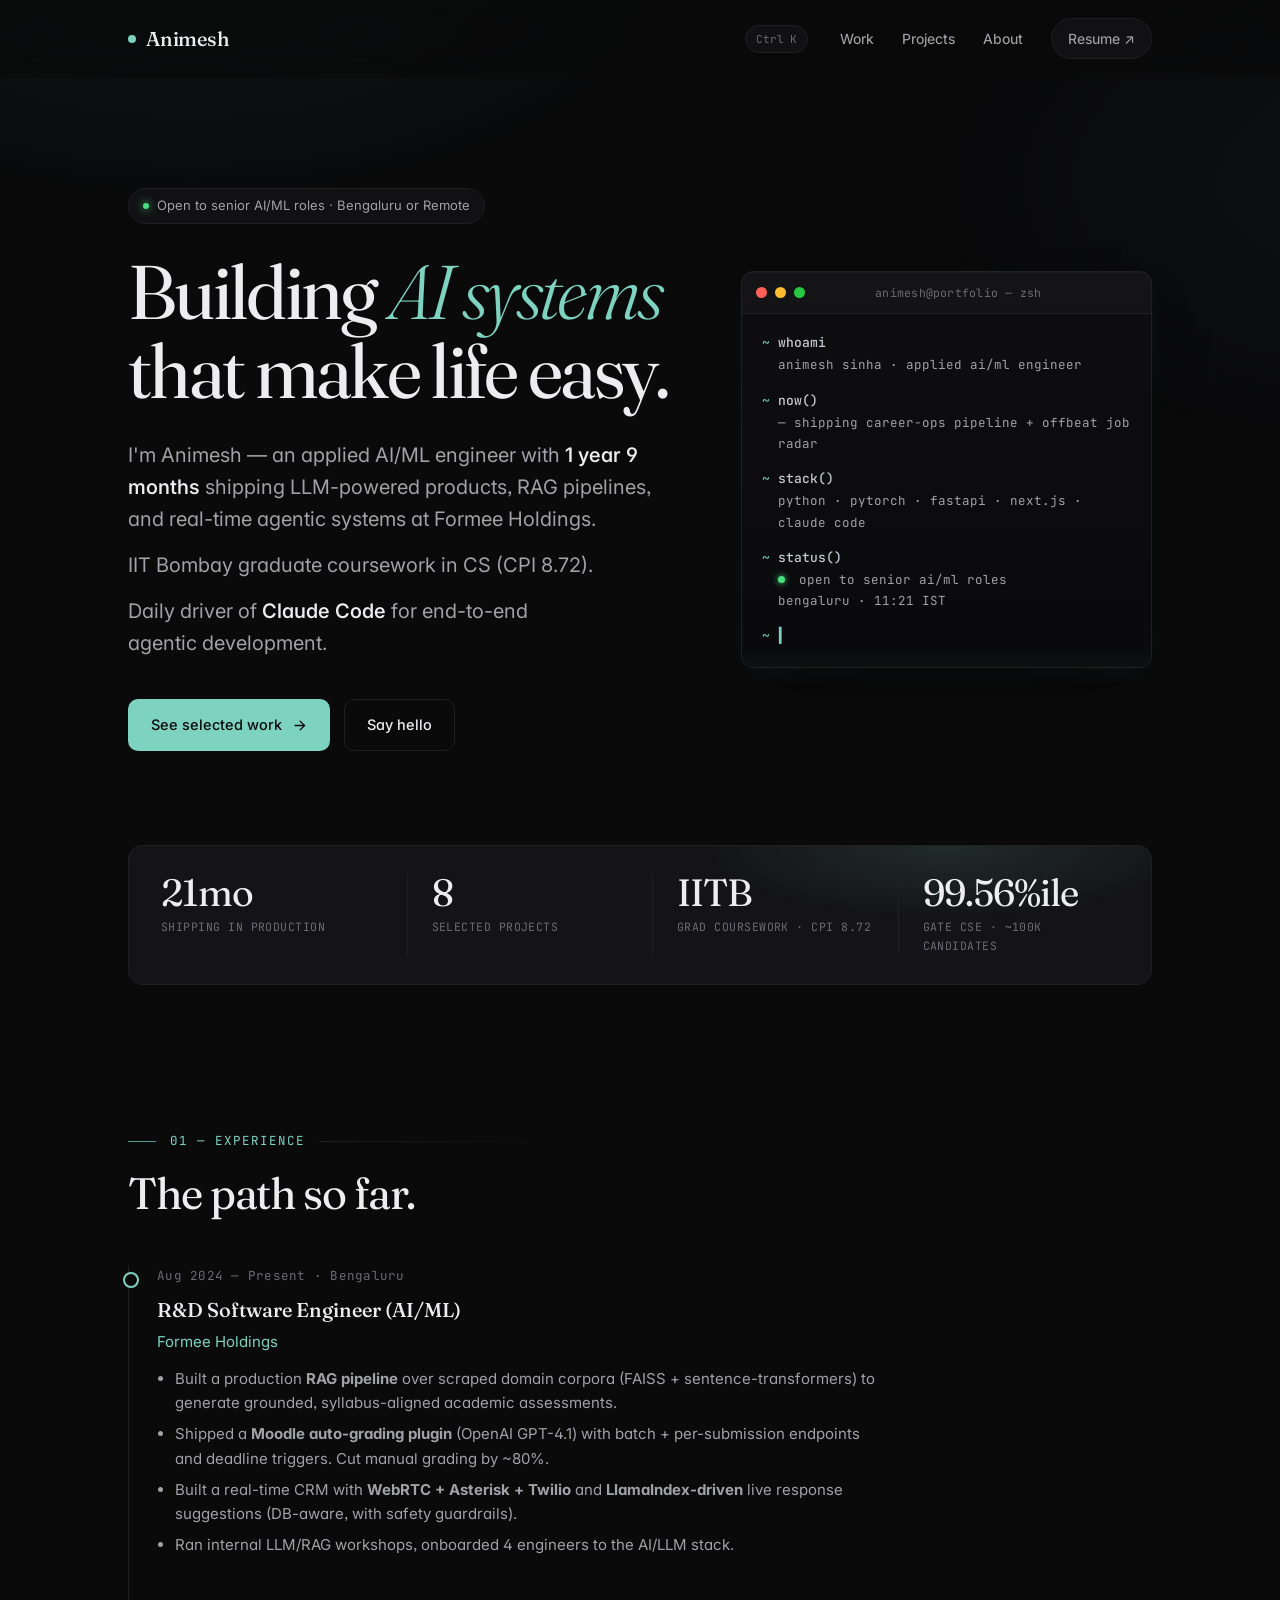
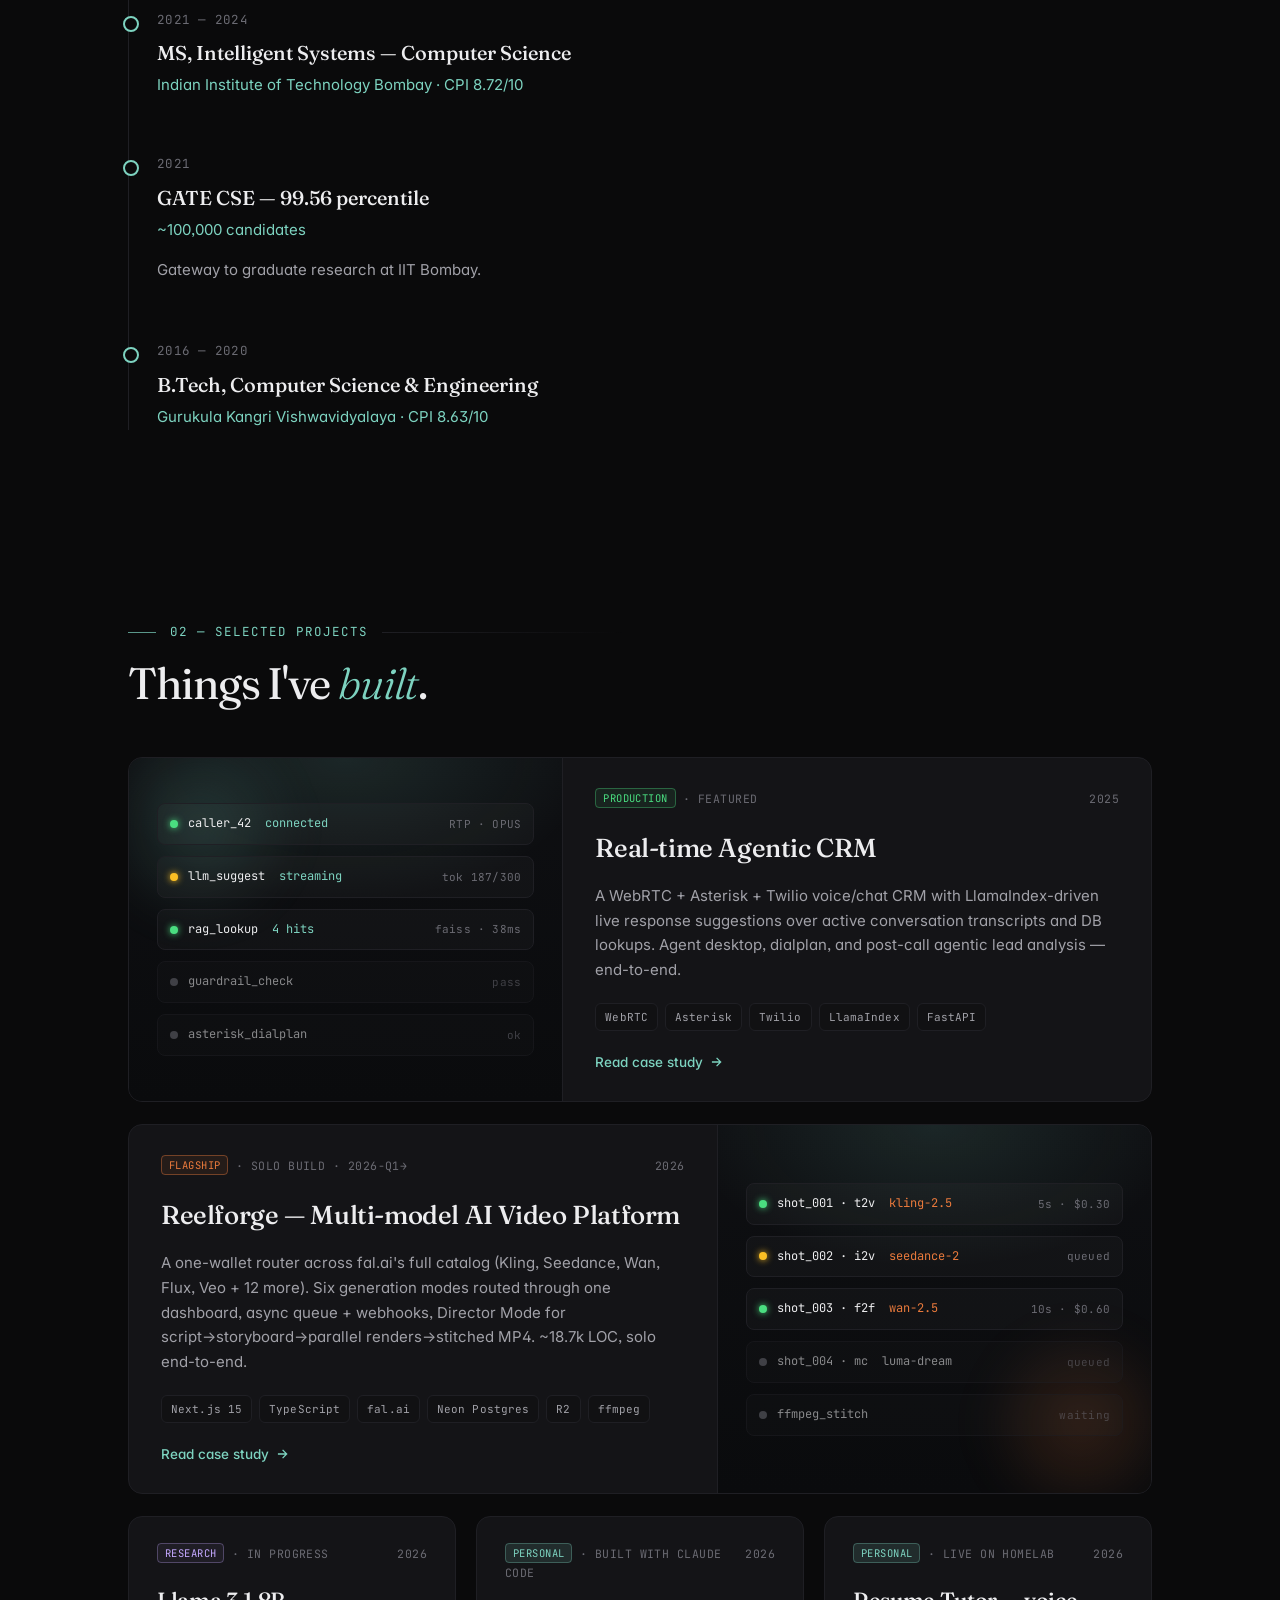
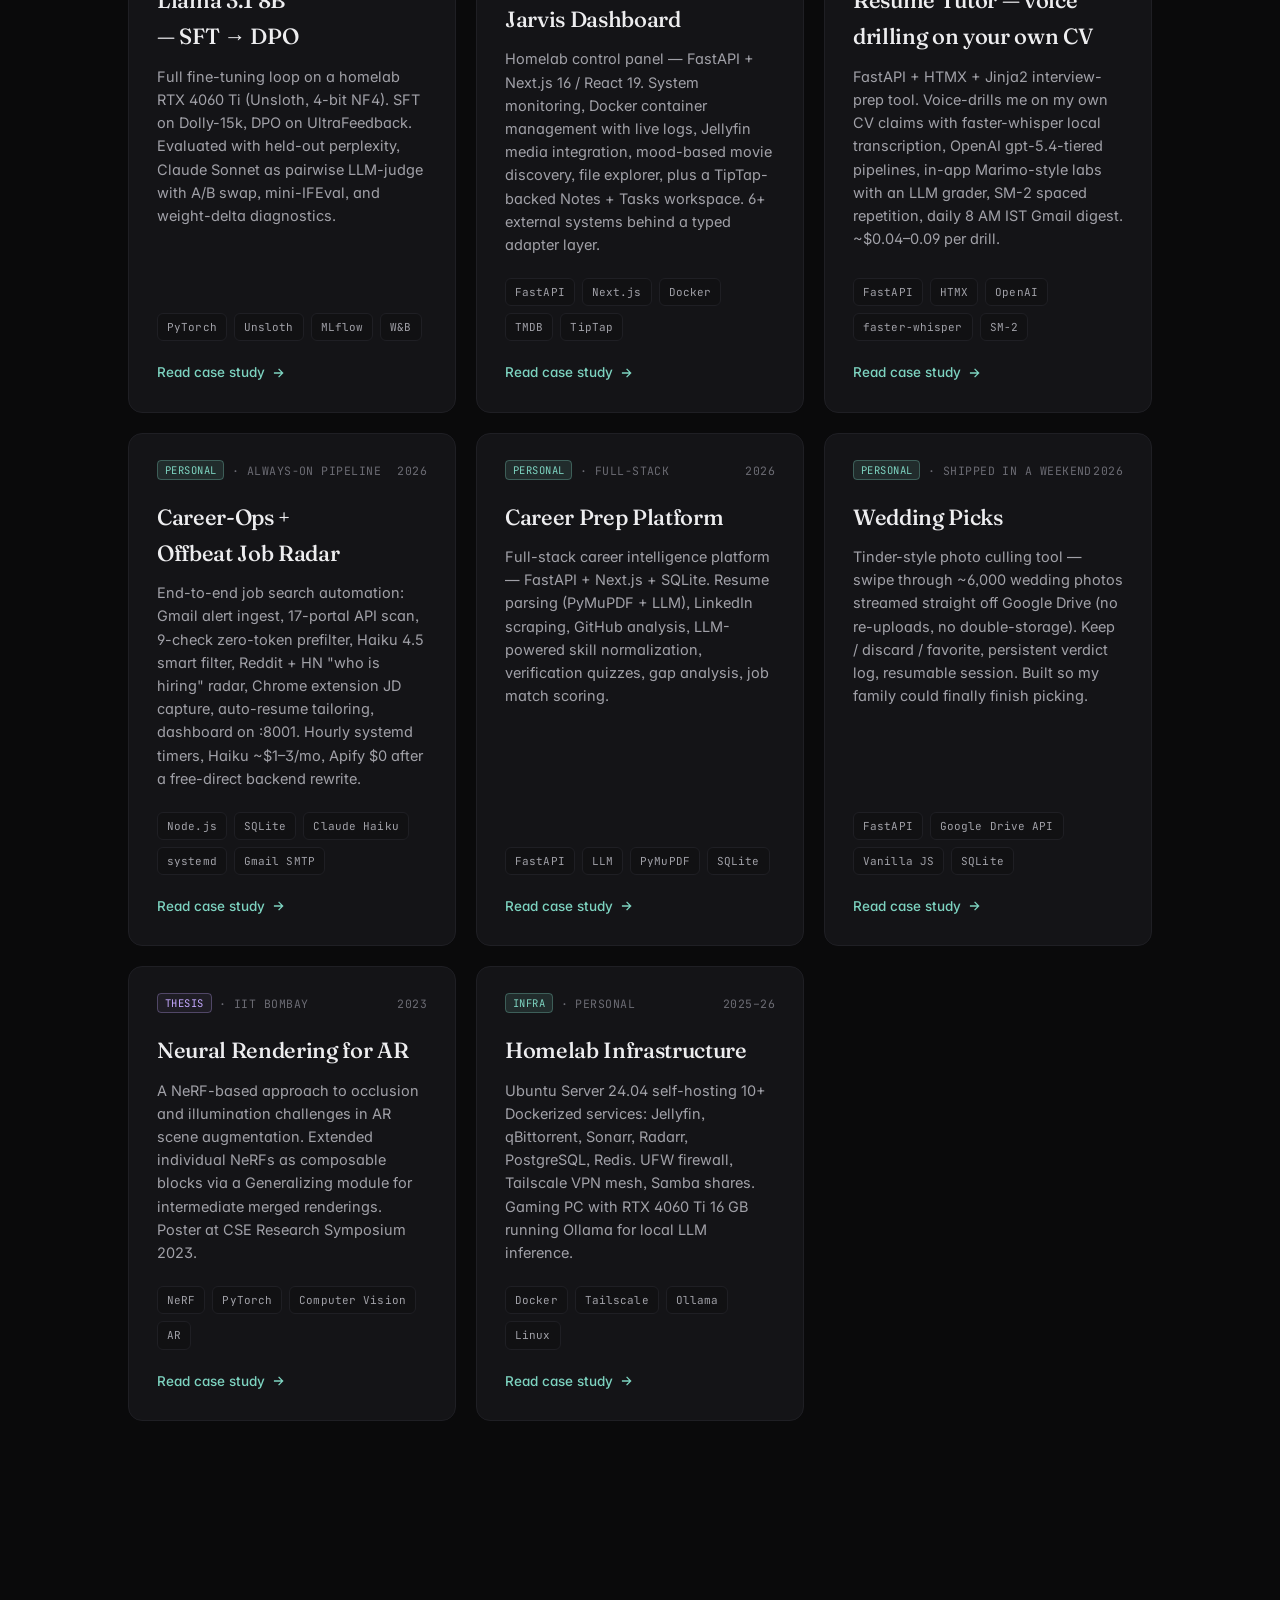
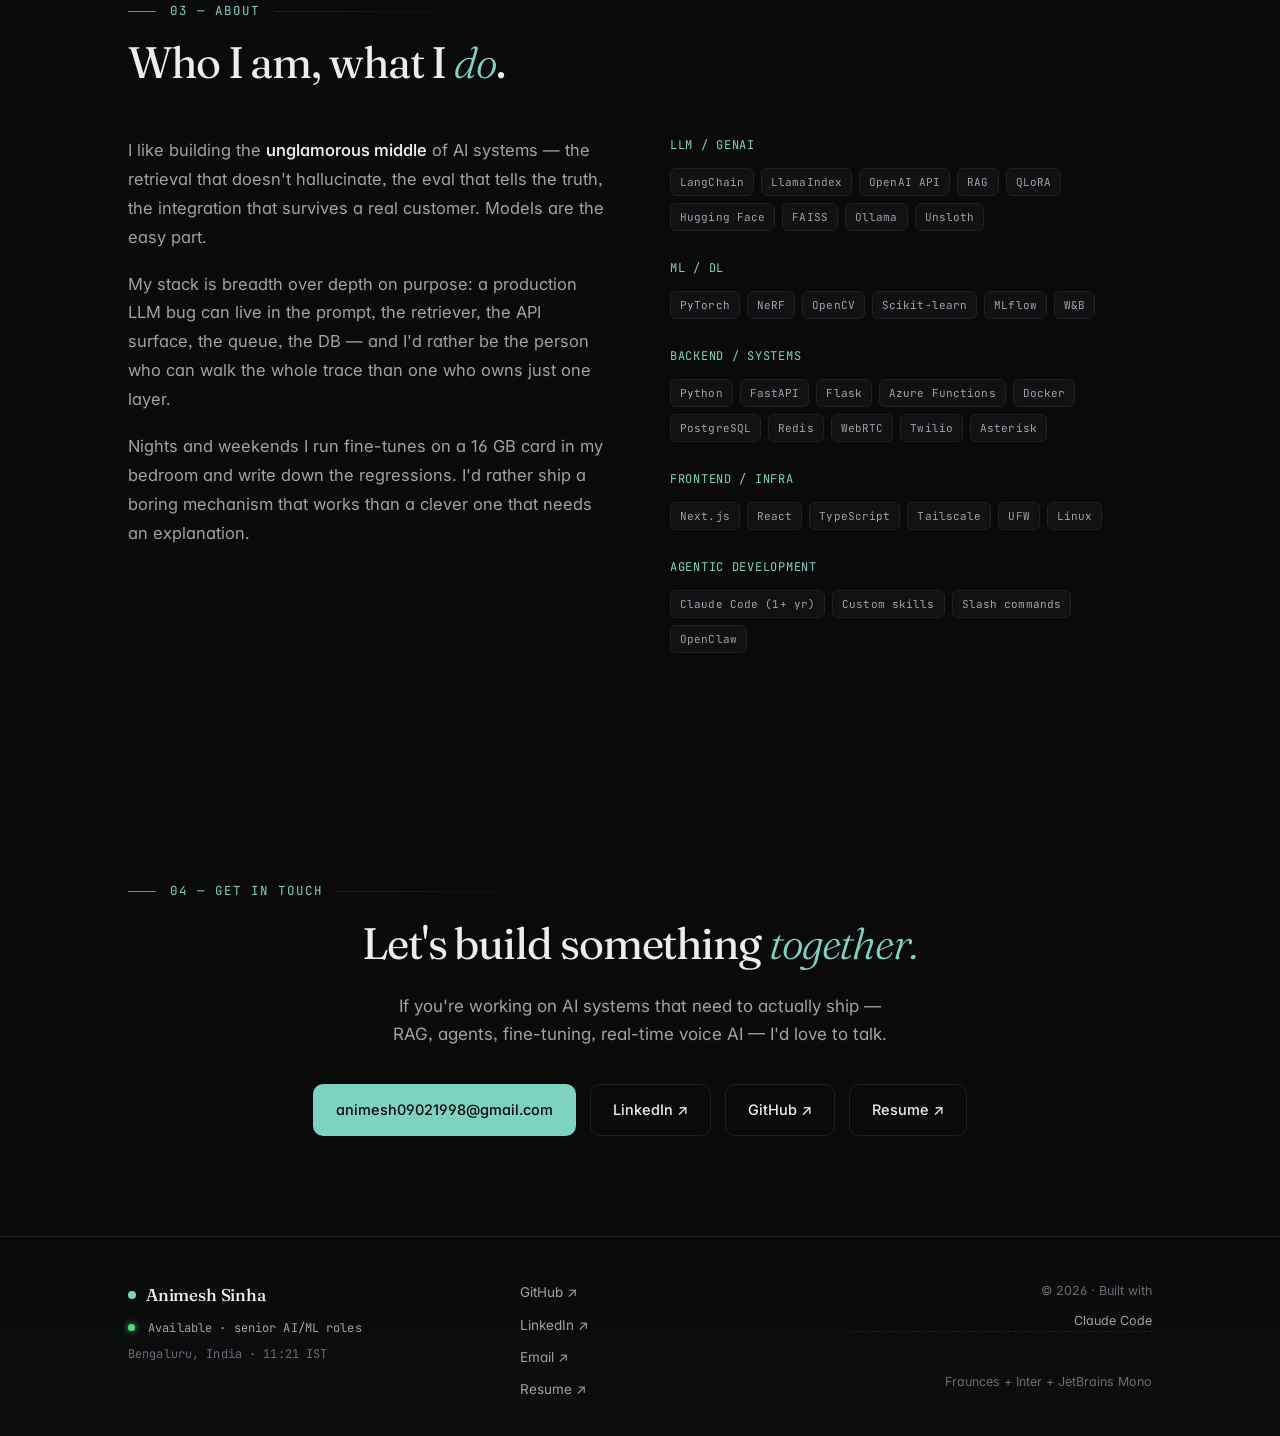
==== commit db9217eb: "style(hero): split subtitle into three stanzas, drop justify Justified body copy in browsers produce" ====
--- a/index.html
+++ b/index.html
@@ -130,7 +130,13 @@
         Building <em>AI systems</em><br />that make life&nbsp;easy.
       </h1>
       <p class="hero-sub reveal">
-        I'm Animesh — an applied AI/ML engineer with <strong>1 year 9 months</strong> shipping LLM-powered products, RAG pipelines, and real-time agentic systems at Formee Holdings. IIT Bombay graduate coursework in CS (CPI 8.72). Daily driver of <strong>Claude Code</strong> for end-to-end agentic development.
+        I'm Animesh — an applied AI/ML engineer with <strong>1 year 9 months</strong> shipping LLM-powered products, RAG pipelines, and real-time agentic systems at Formee Holdings.
+      </p>
+      <p class="hero-sub reveal">
+        IIT Bombay graduate coursework in CS (CPI 8.72).
+      </p>
+      <p class="hero-sub reveal">
+        Daily driver of <strong>Claude Code</strong> for end-to-end agentic development.
       </p>
       <div class="hero-cta reveal">
         <a class="btn btn-primary" href="#projects">
--- a/css/style.css
+++ b/css/style.css
@@ -315,8 +315,10 @@
   color: var(--text-dim);
   max-width: 640px;
   line-height: 1.6;
-  margin: 0 0 40px;
-}
+  margin: 0 0 14px;
+  text-wrap: balance;
+}
+.hero-sub:last-of-type { margin-bottom: 40px; }
 .hero-sub strong { color: var(--text); font-weight: 550; }
 .hero-cta {
   display: flex;
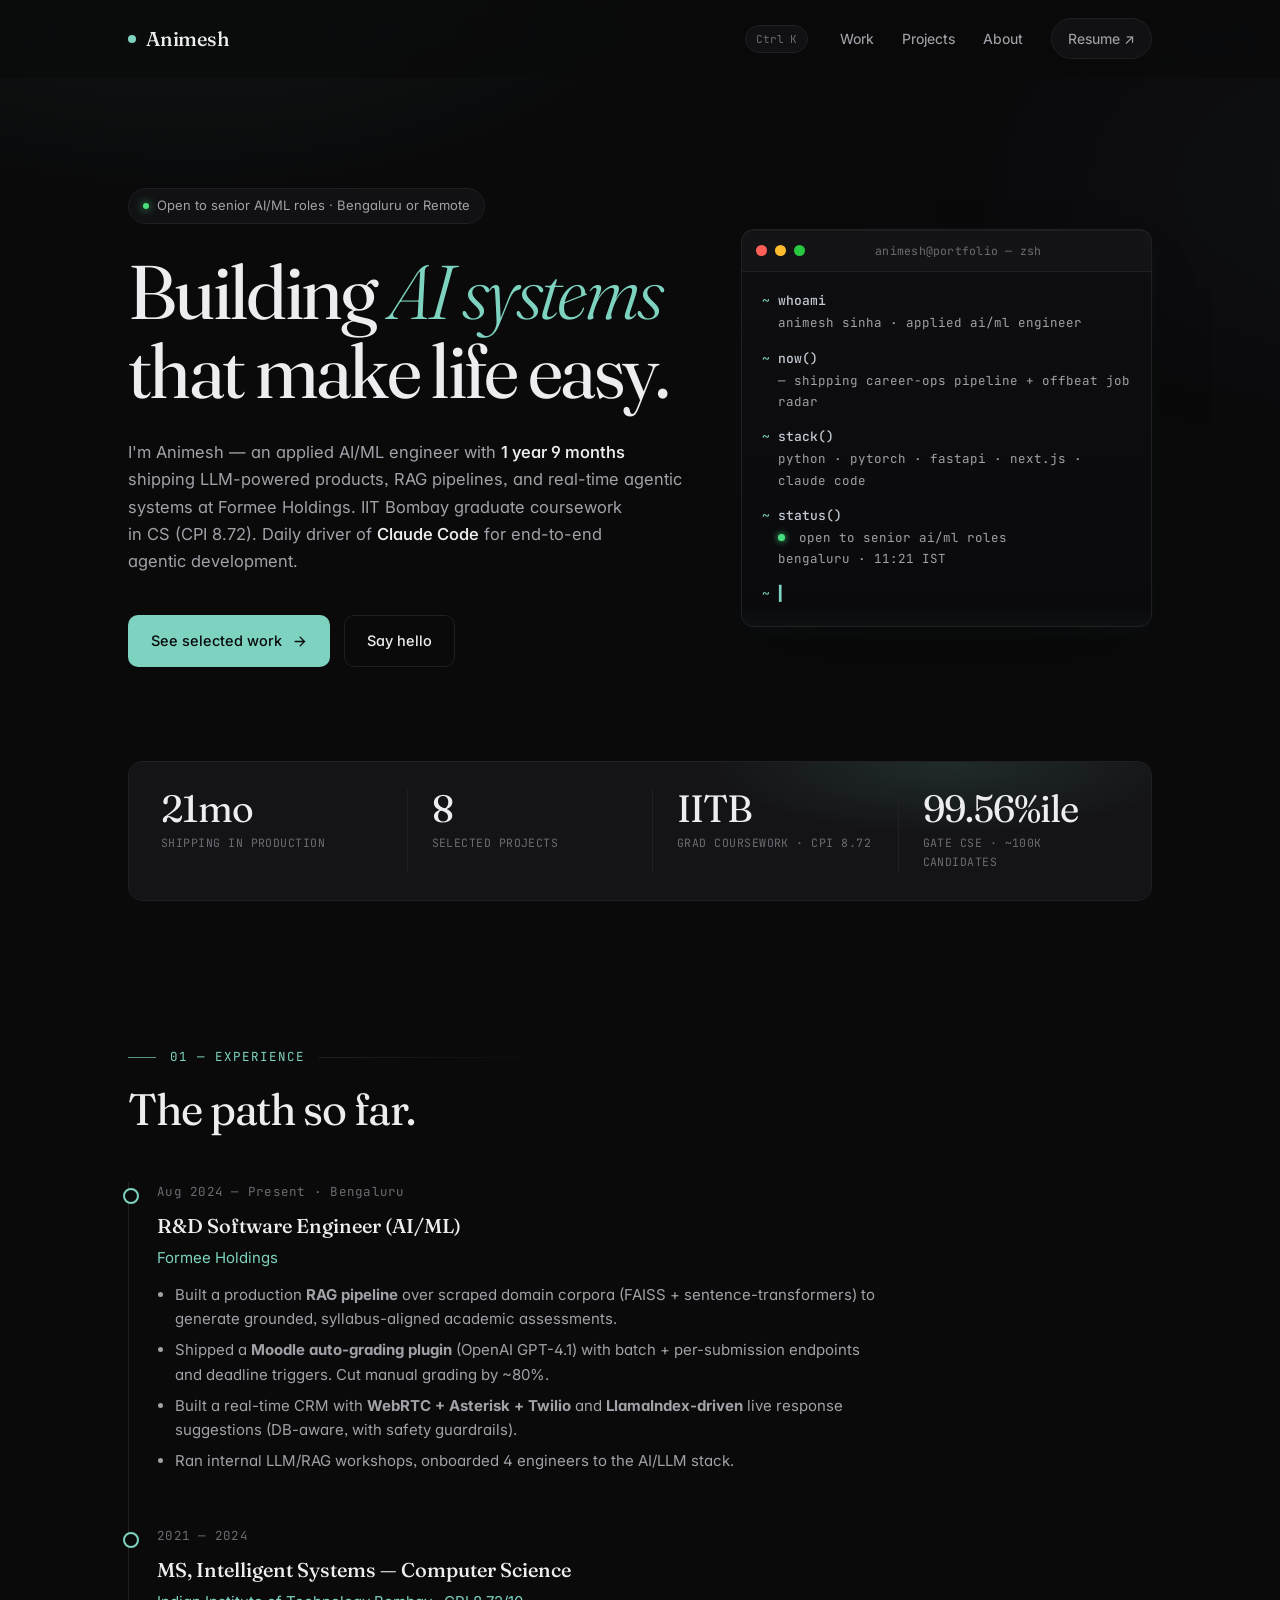
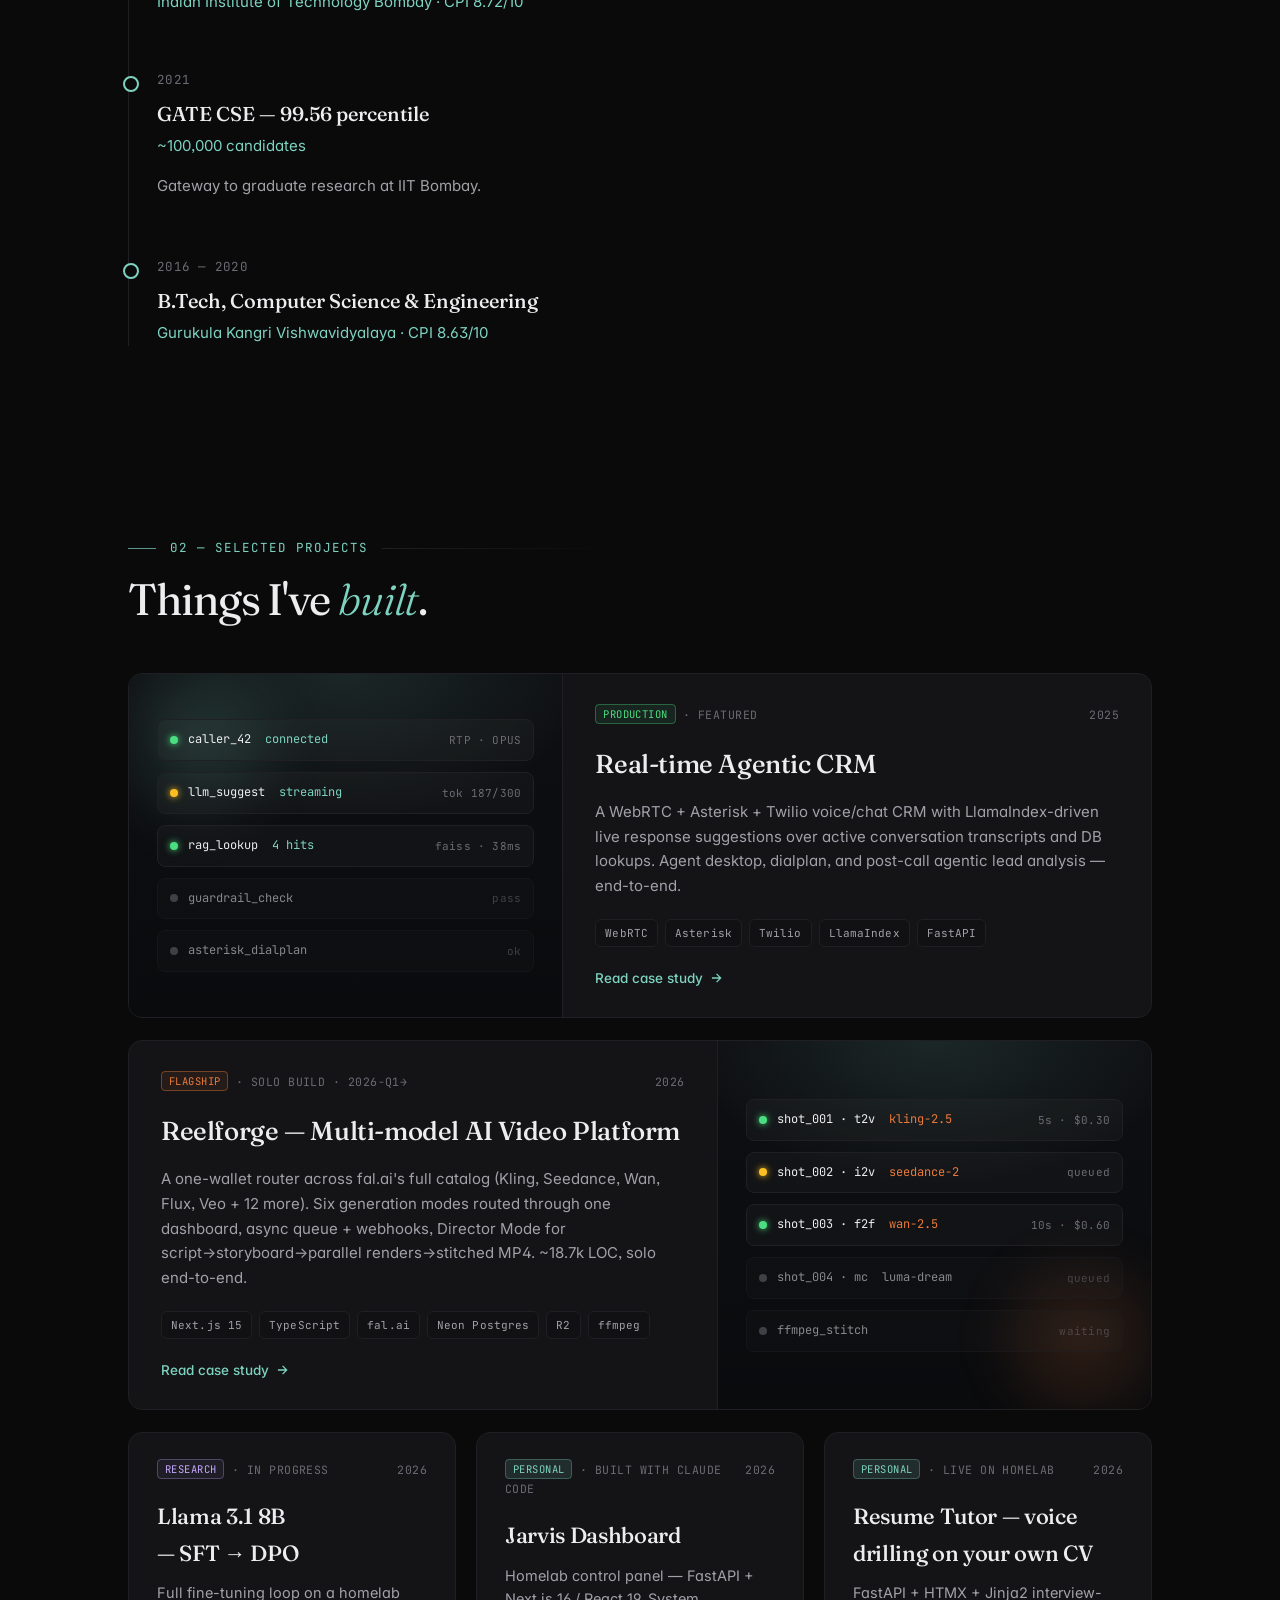
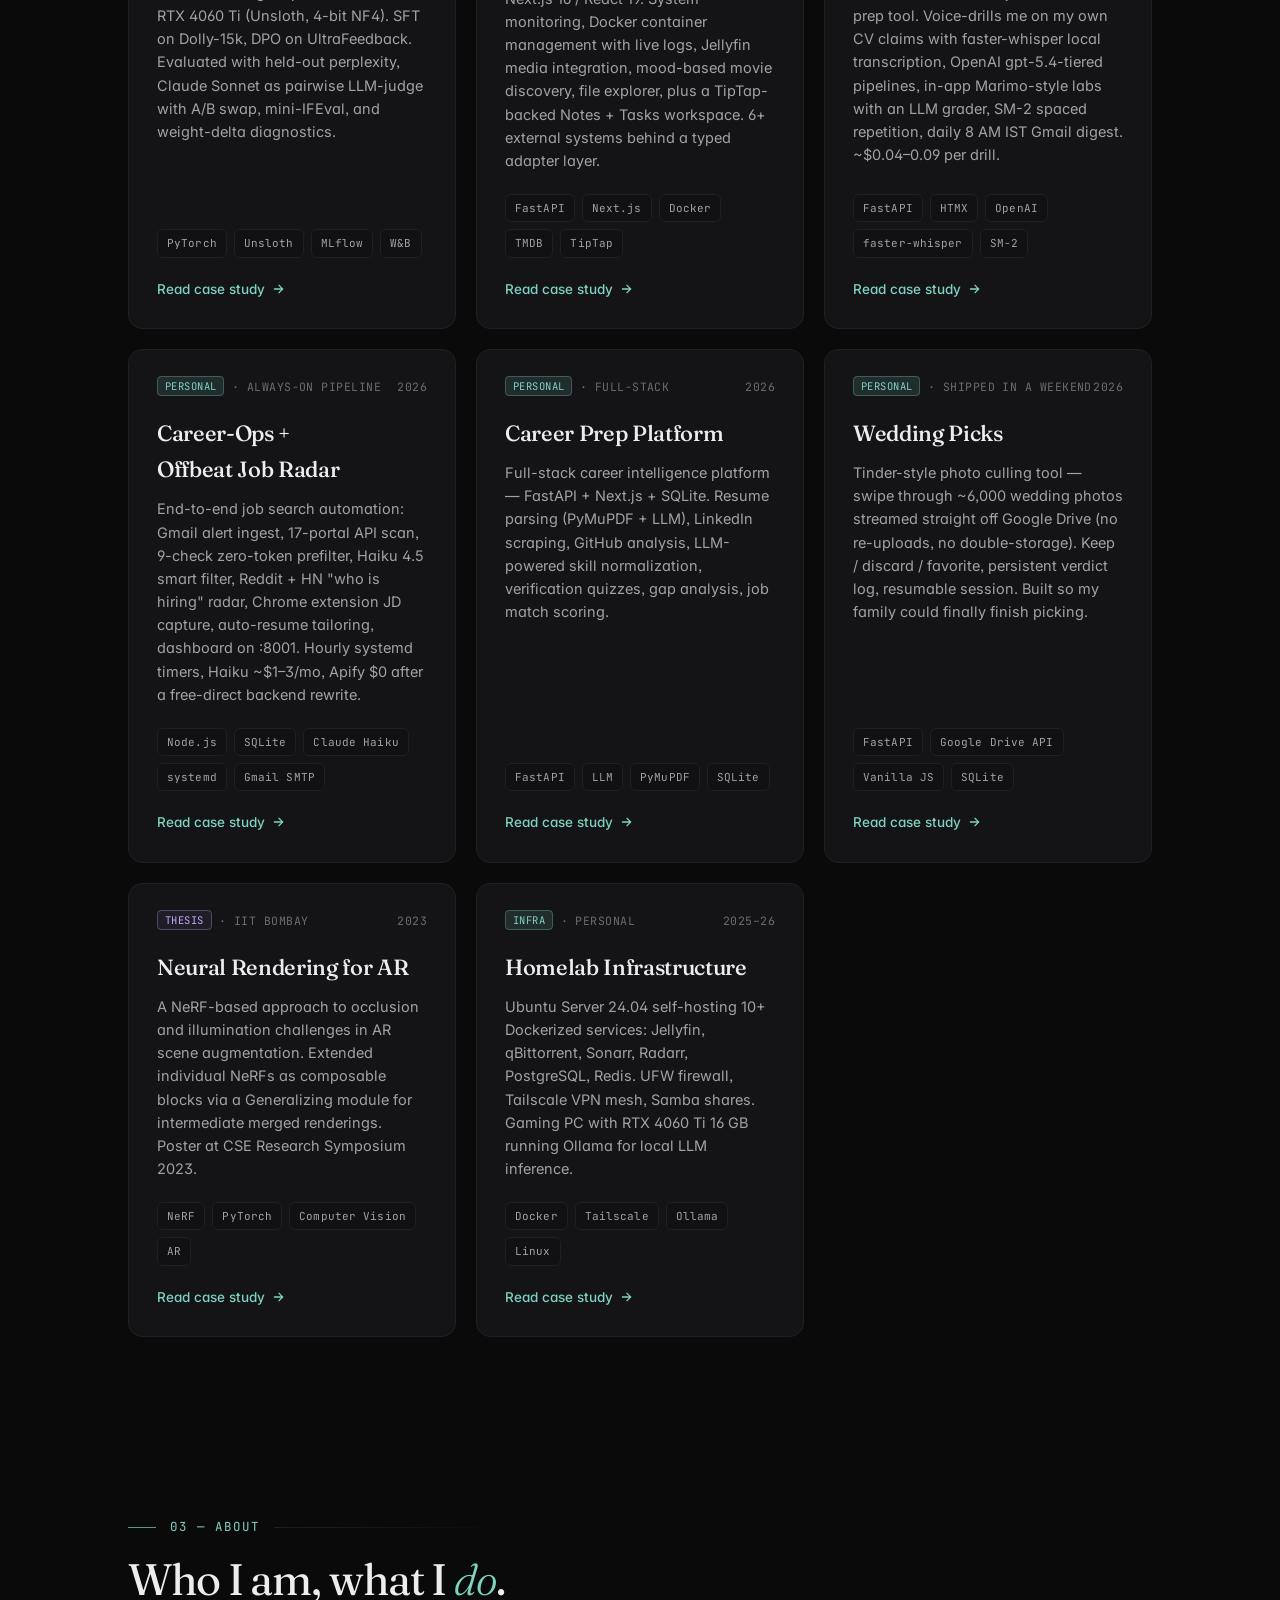
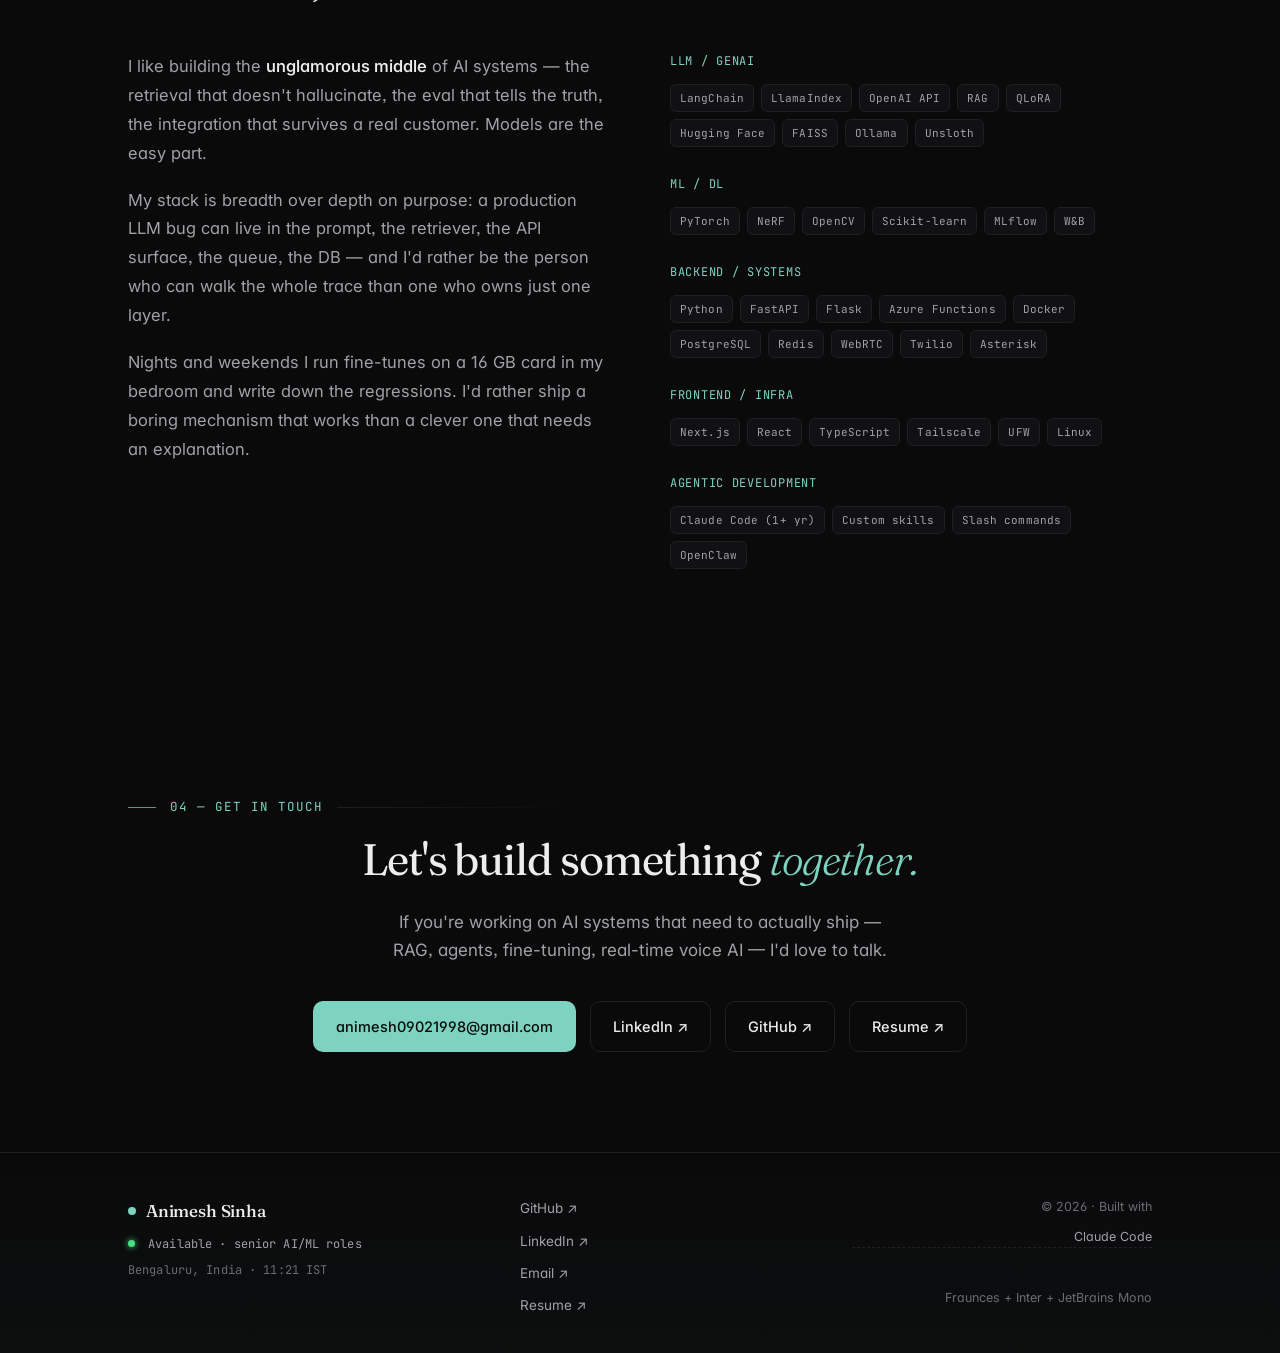
==== commit a392feec: "style(hero): merge subtitle back to one paragraph, shrink font Stanza split read worse than expected" ====
--- a/index.html
+++ b/index.html
@@ -130,13 +130,7 @@
         Building <em>AI systems</em><br />that make life&nbsp;easy.
       </h1>
       <p class="hero-sub reveal">
-        I'm Animesh — an applied AI/ML engineer with <strong>1 year 9 months</strong> shipping LLM-powered products, RAG pipelines, and real-time agentic systems at Formee Holdings.
-      </p>
-      <p class="hero-sub reveal">
-        IIT Bombay graduate coursework in CS (CPI 8.72).
-      </p>
-      <p class="hero-sub reveal">
-        Daily driver of <strong>Claude Code</strong> for end-to-end agentic development.
+        I'm Animesh — an applied AI/ML engineer with <strong>1 year 9 months</strong> shipping LLM-powered products, RAG pipelines, and real-time agentic systems at Formee Holdings. IIT Bombay graduate coursework in CS (CPI 8.72). Daily driver of <strong>Claude Code</strong> for end-to-end agentic development.
       </p>
       <div class="hero-cta reveal">
         <a class="btn btn-primary" href="#projects">
--- a/css/style.css
+++ b/css/style.css
@@ -311,14 +311,13 @@
   color: var(--accent);
 }
 .hero-sub {
-  font-size: clamp(17px, 1.8vw, 20px);
-  color: var(--text-dim);
-  max-width: 640px;
-  line-height: 1.6;
-  margin: 0 0 14px;
-  text-wrap: balance;
-}
-.hero-sub:last-of-type { margin-bottom: 40px; }
+  font-size: clamp(14.5px, 1.45vw, 16.5px);
+  color: var(--text-dim);
+  max-width: 600px;
+  line-height: 1.65;
+  margin: 0 0 40px;
+  text-wrap: pretty;
+}
 .hero-sub strong { color: var(--text); font-weight: 550; }
 .hero-cta {
   display: flex;
